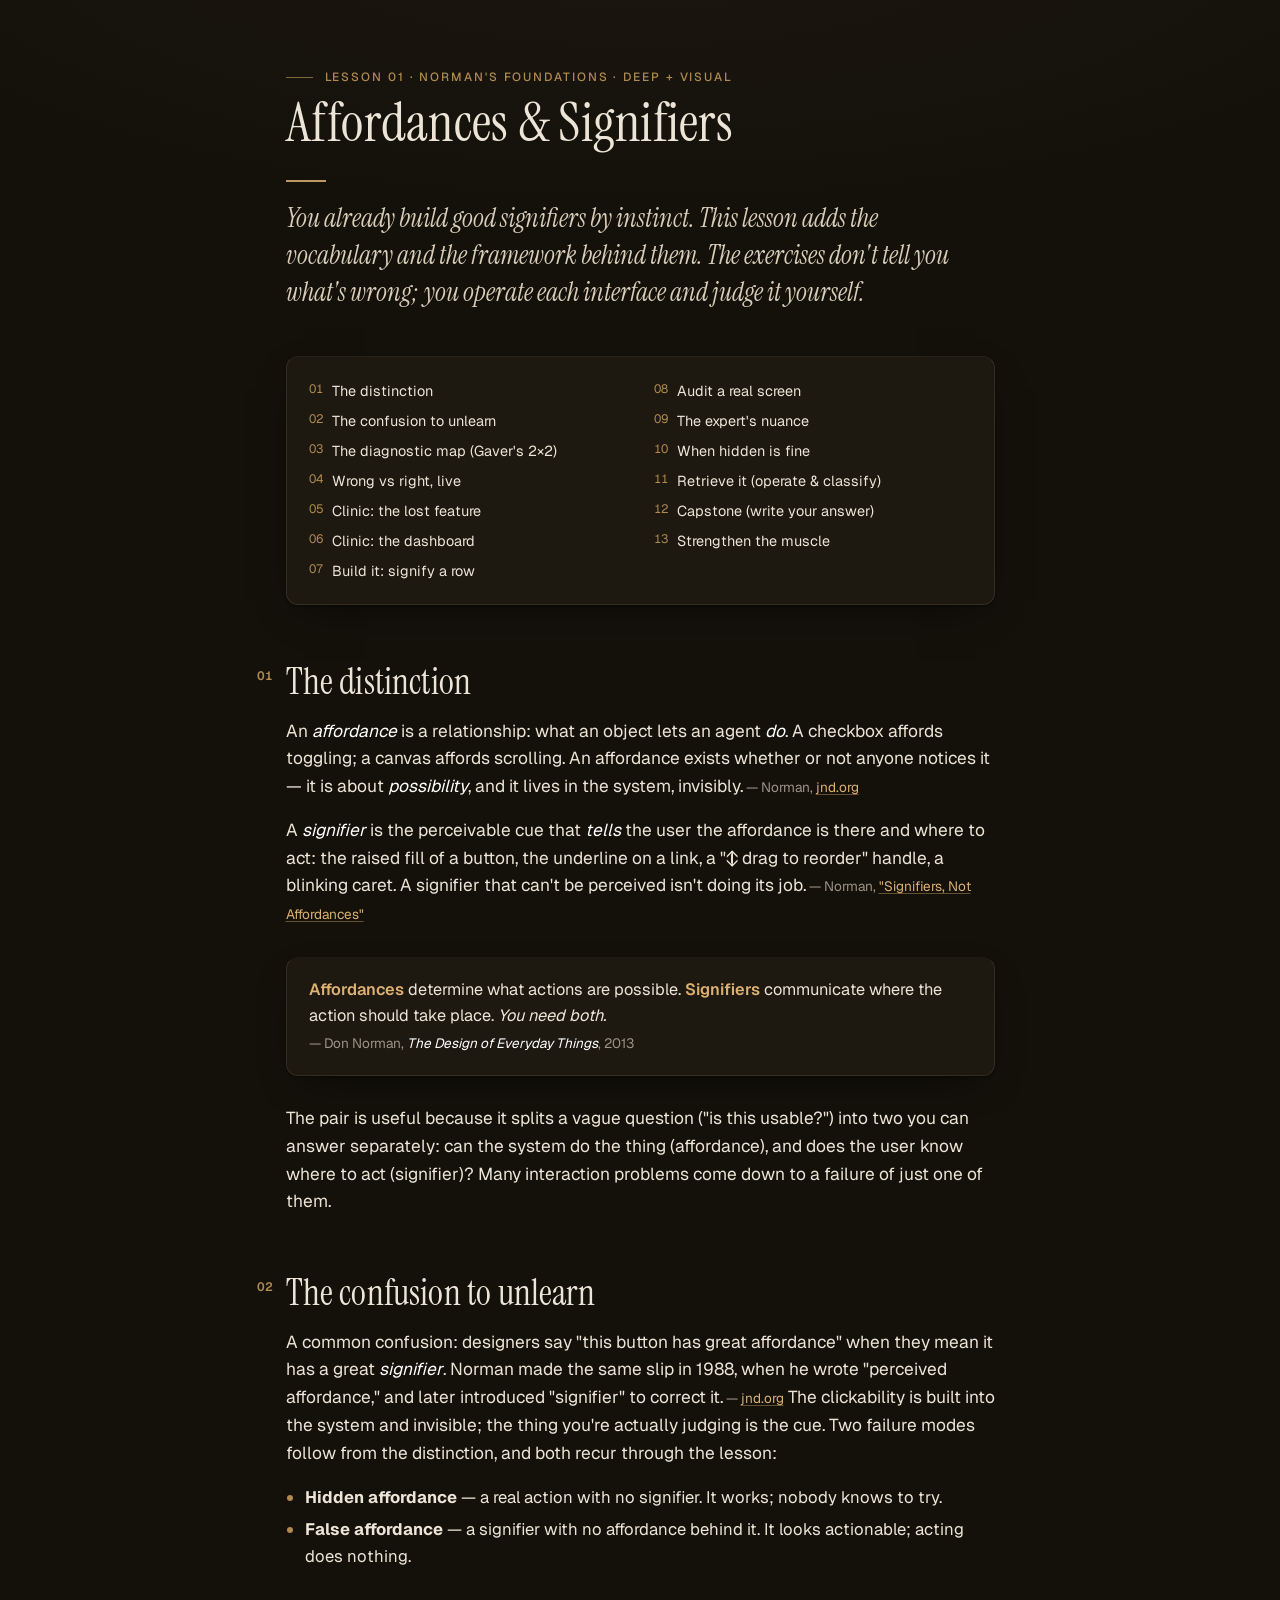
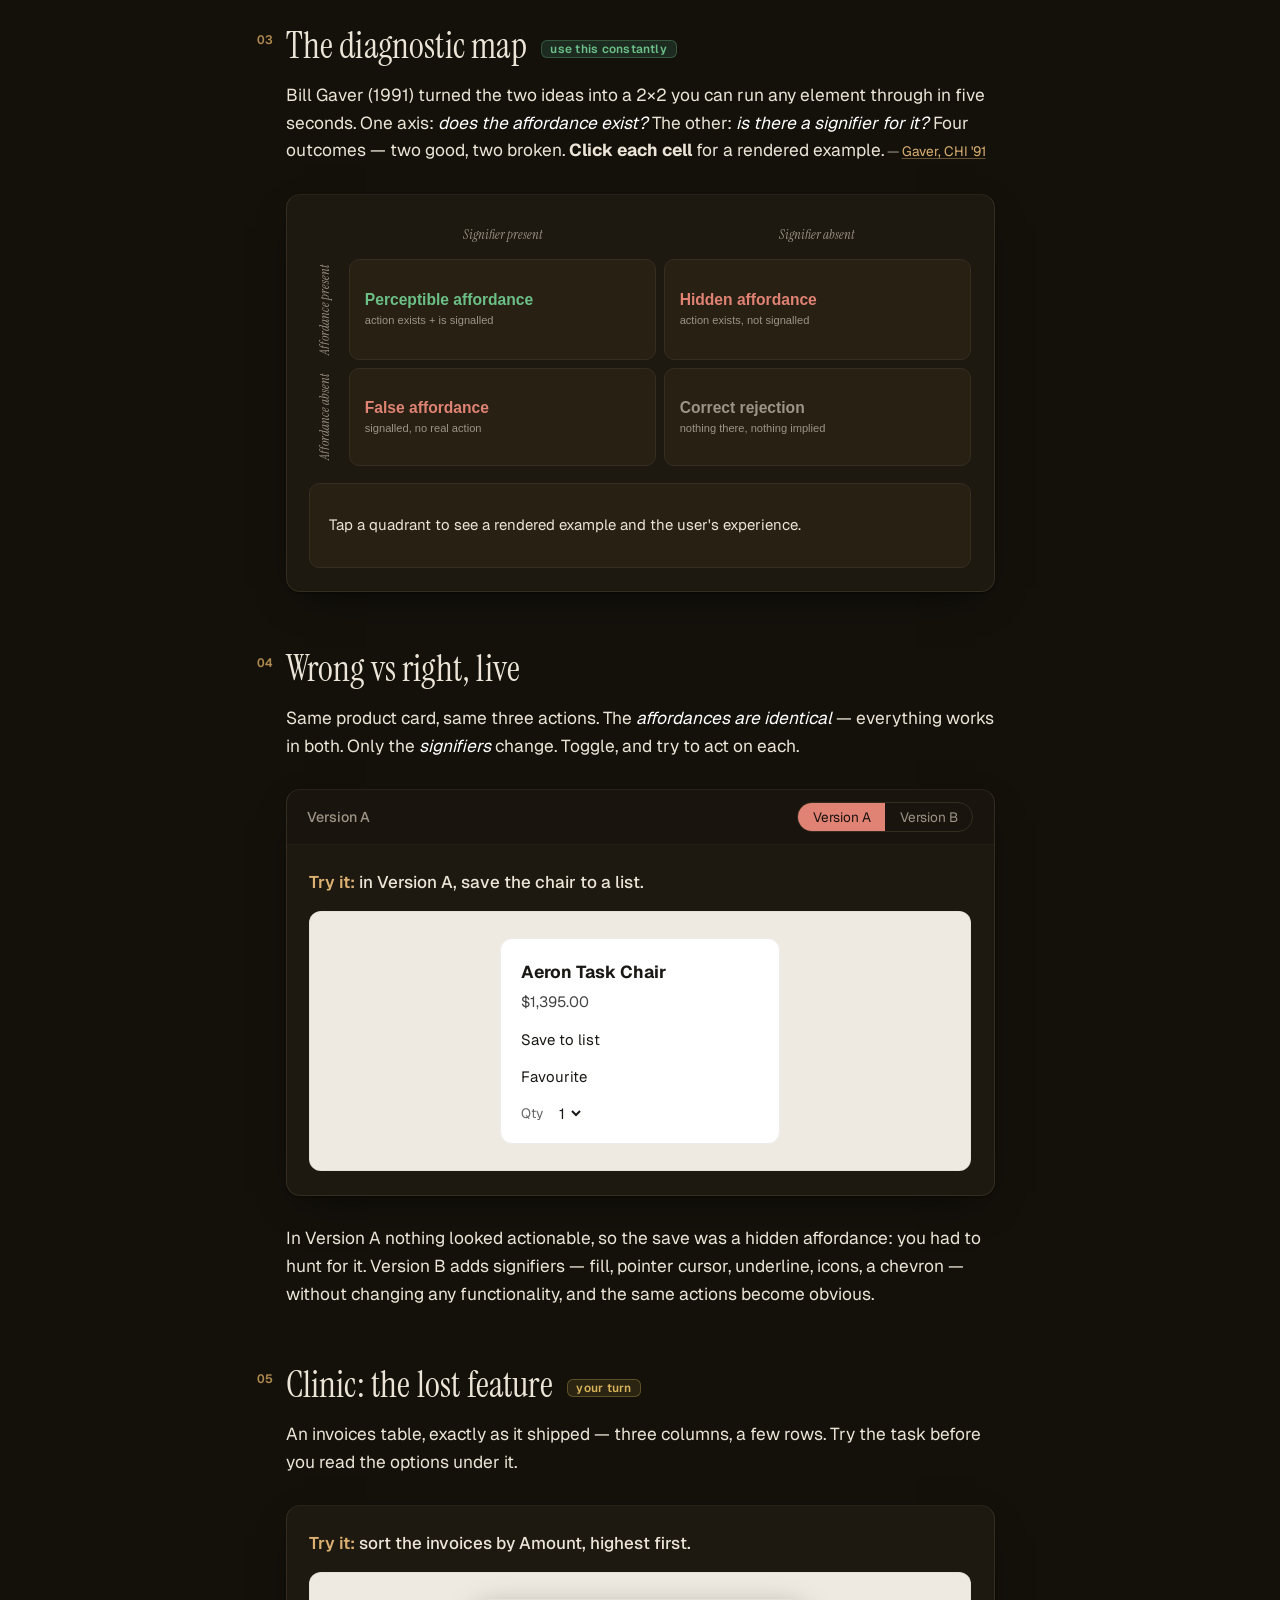
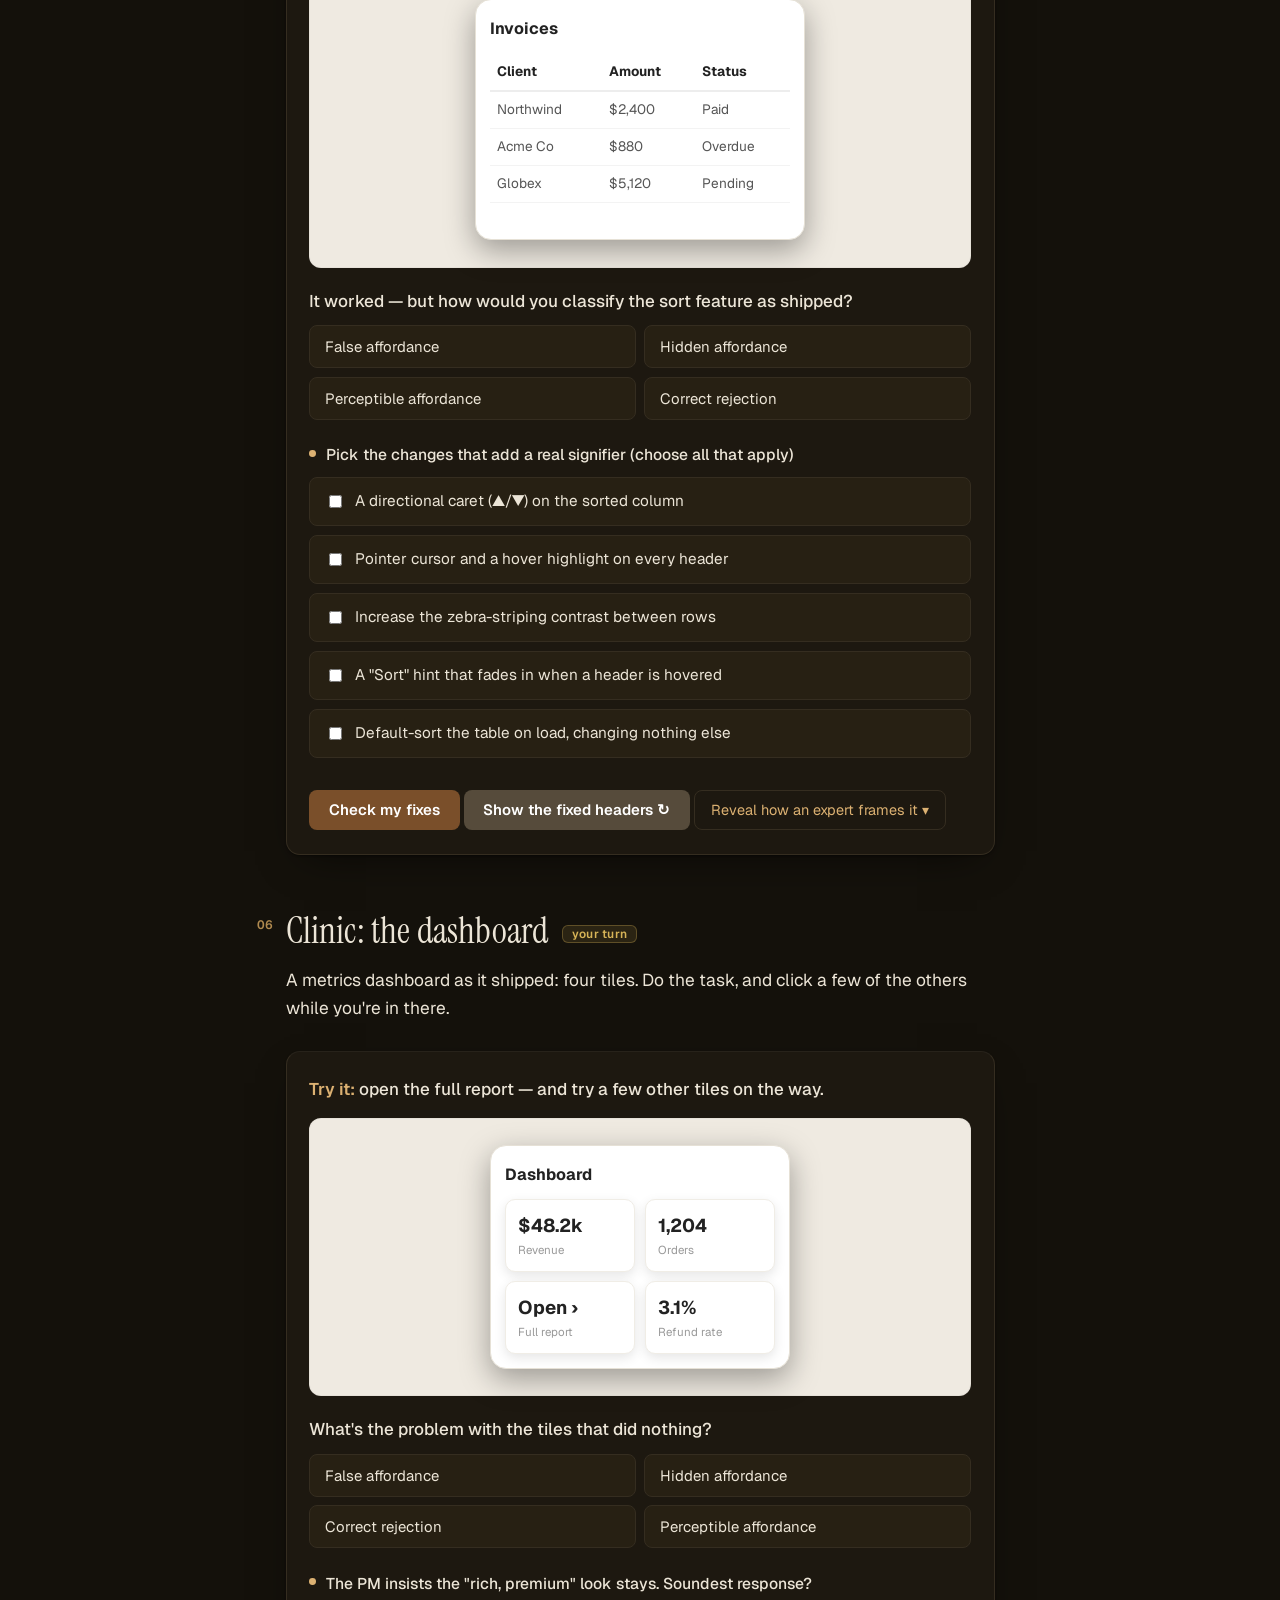
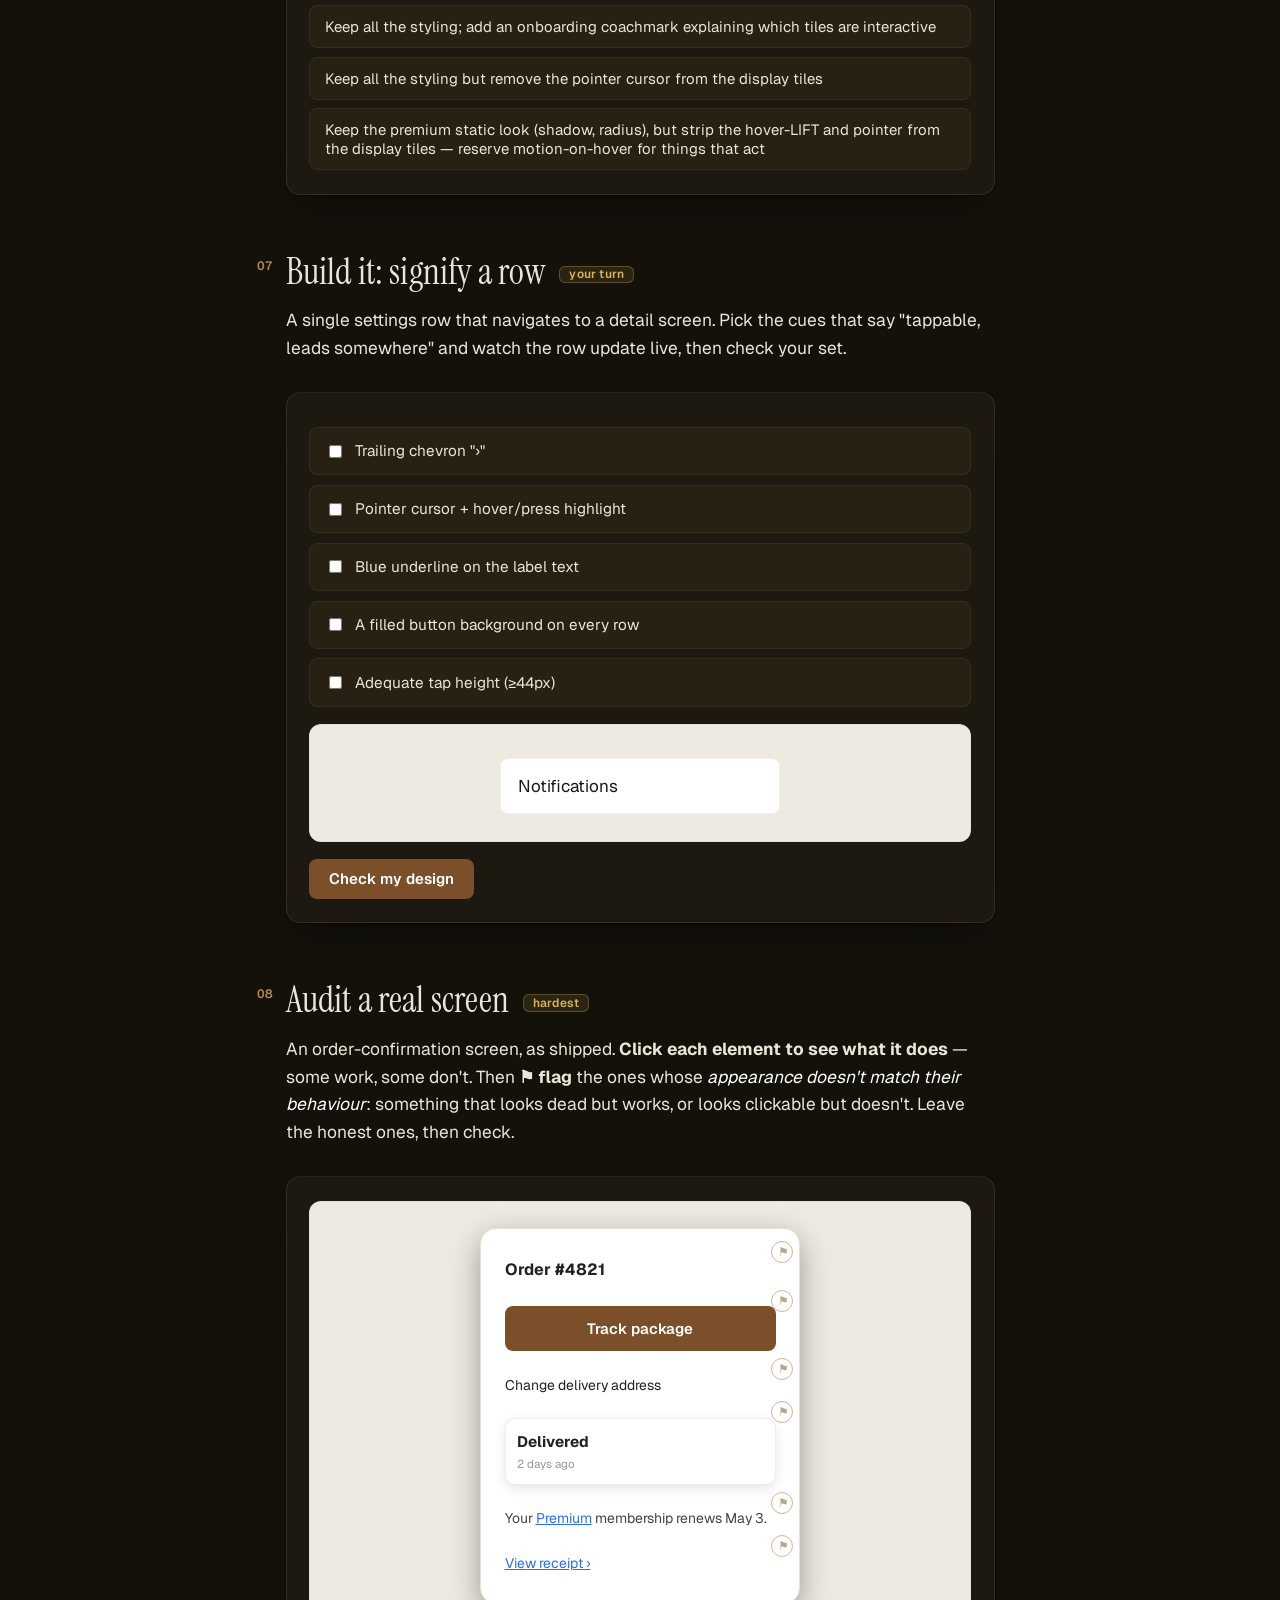
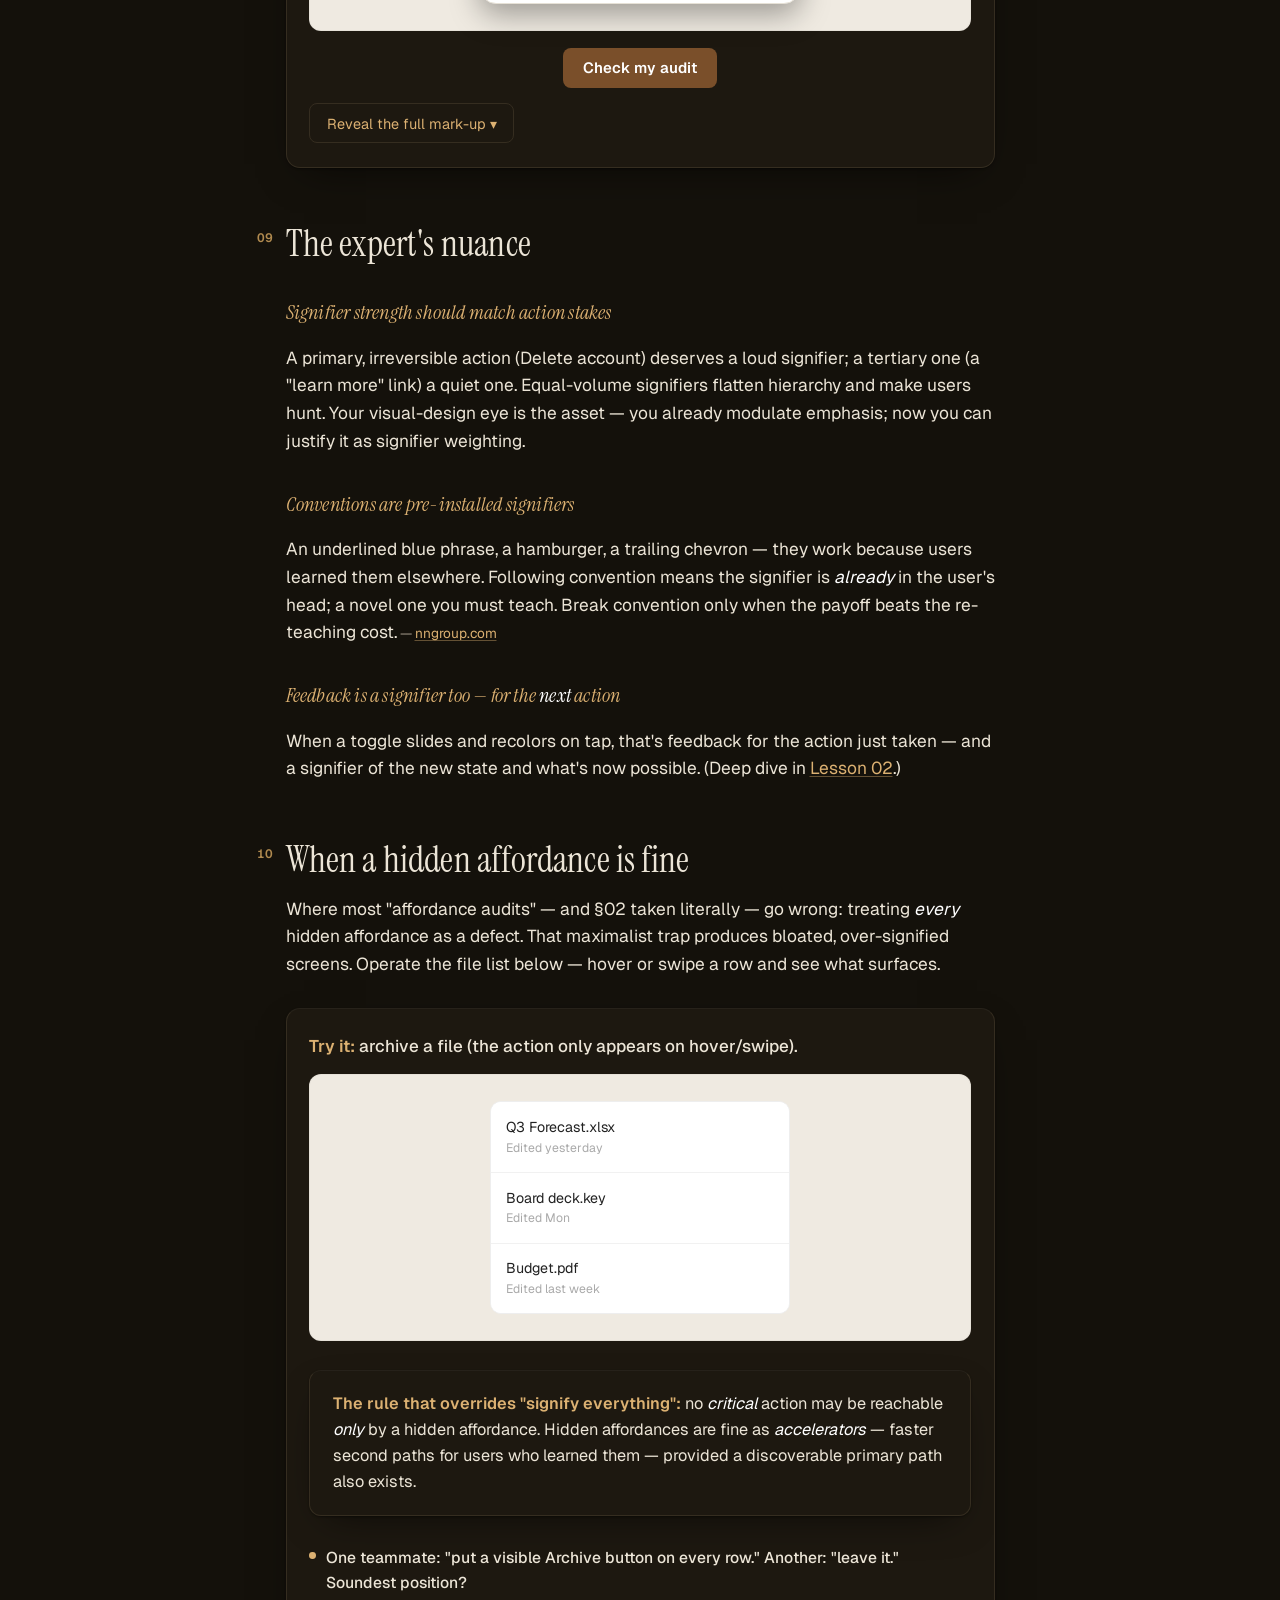
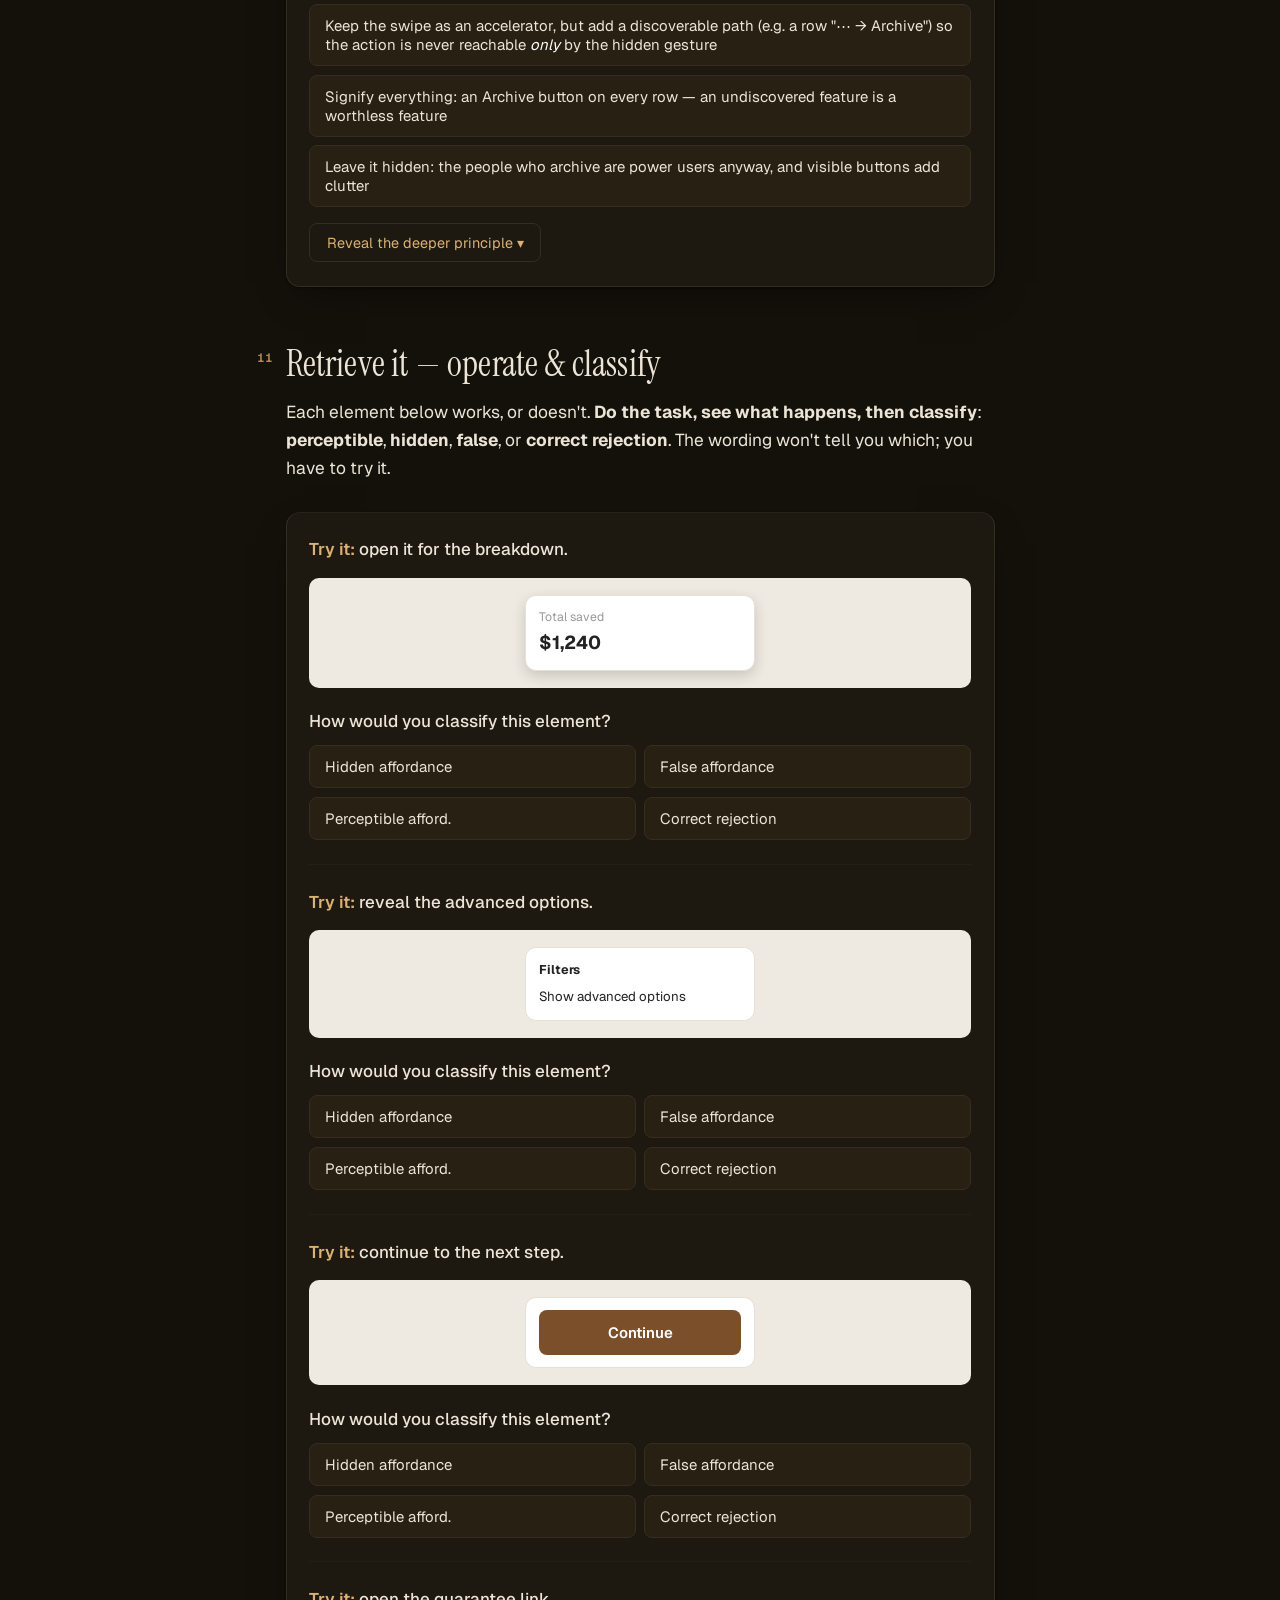
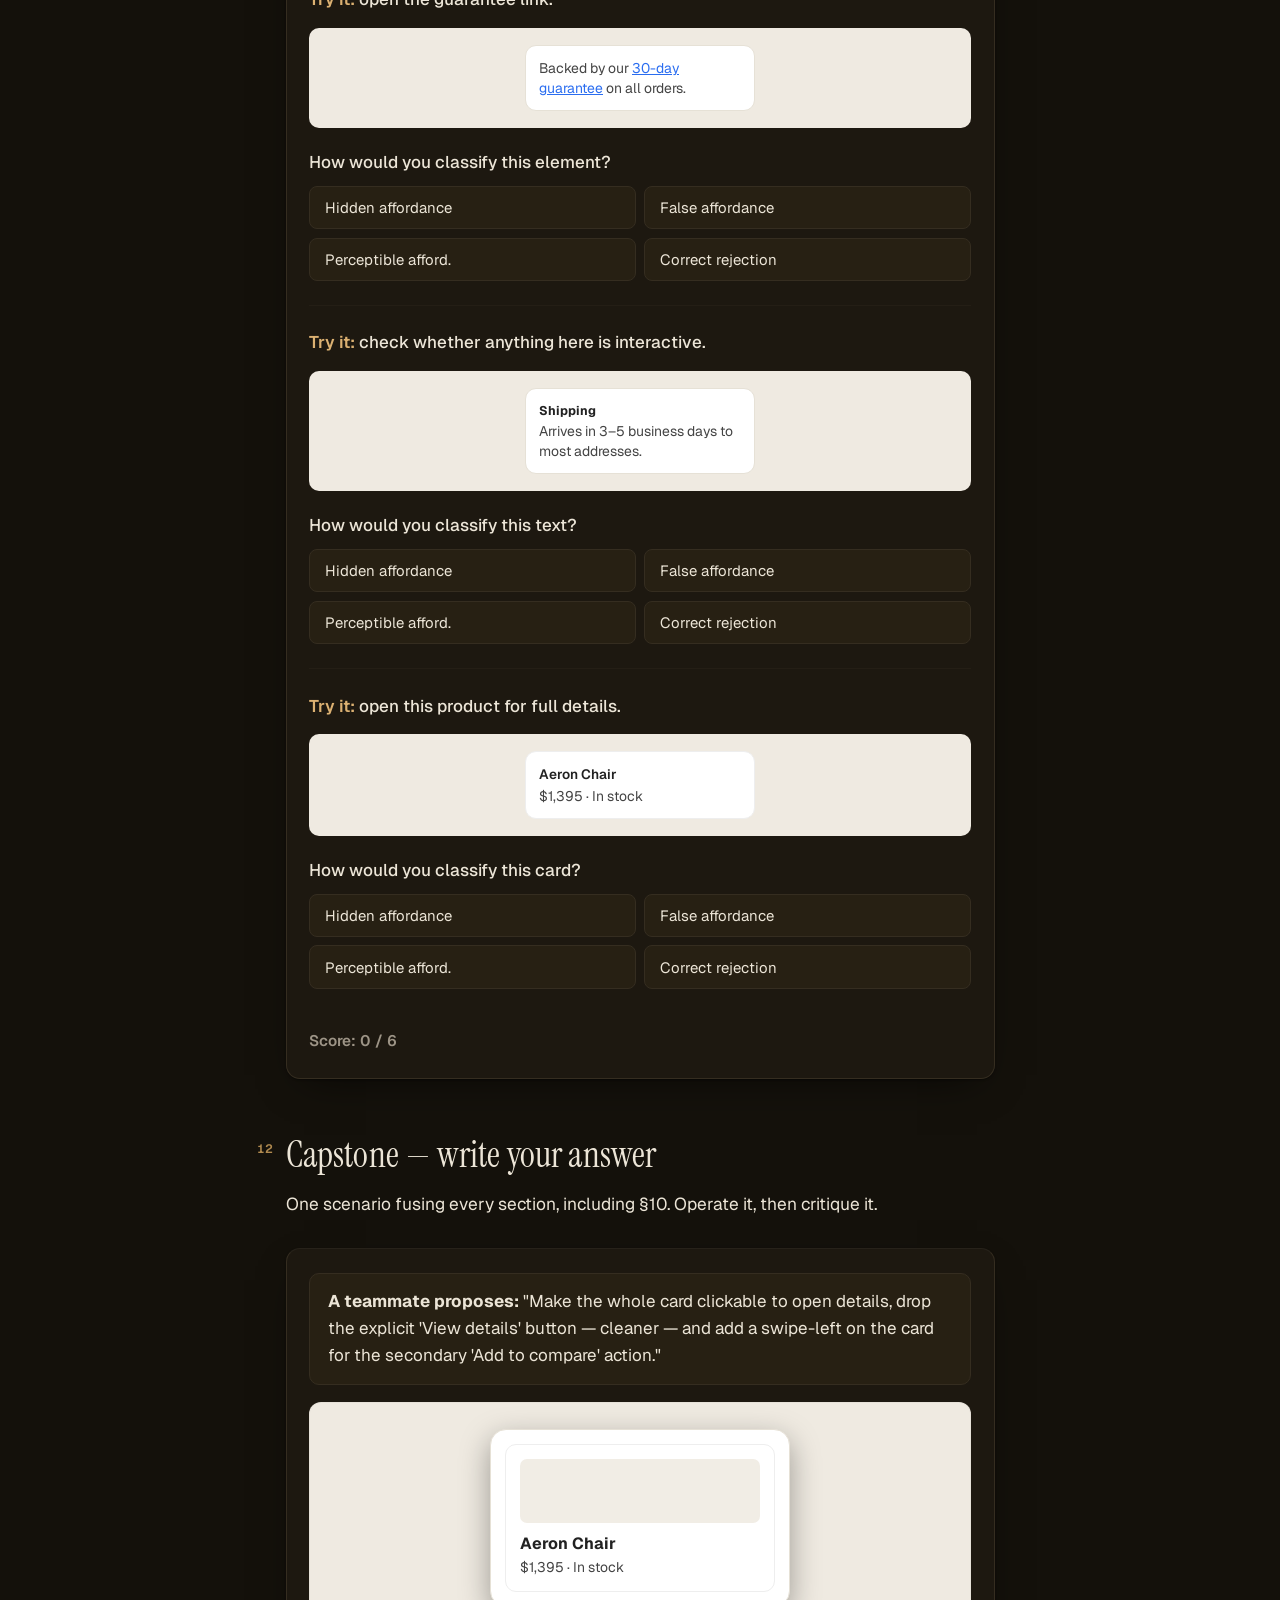
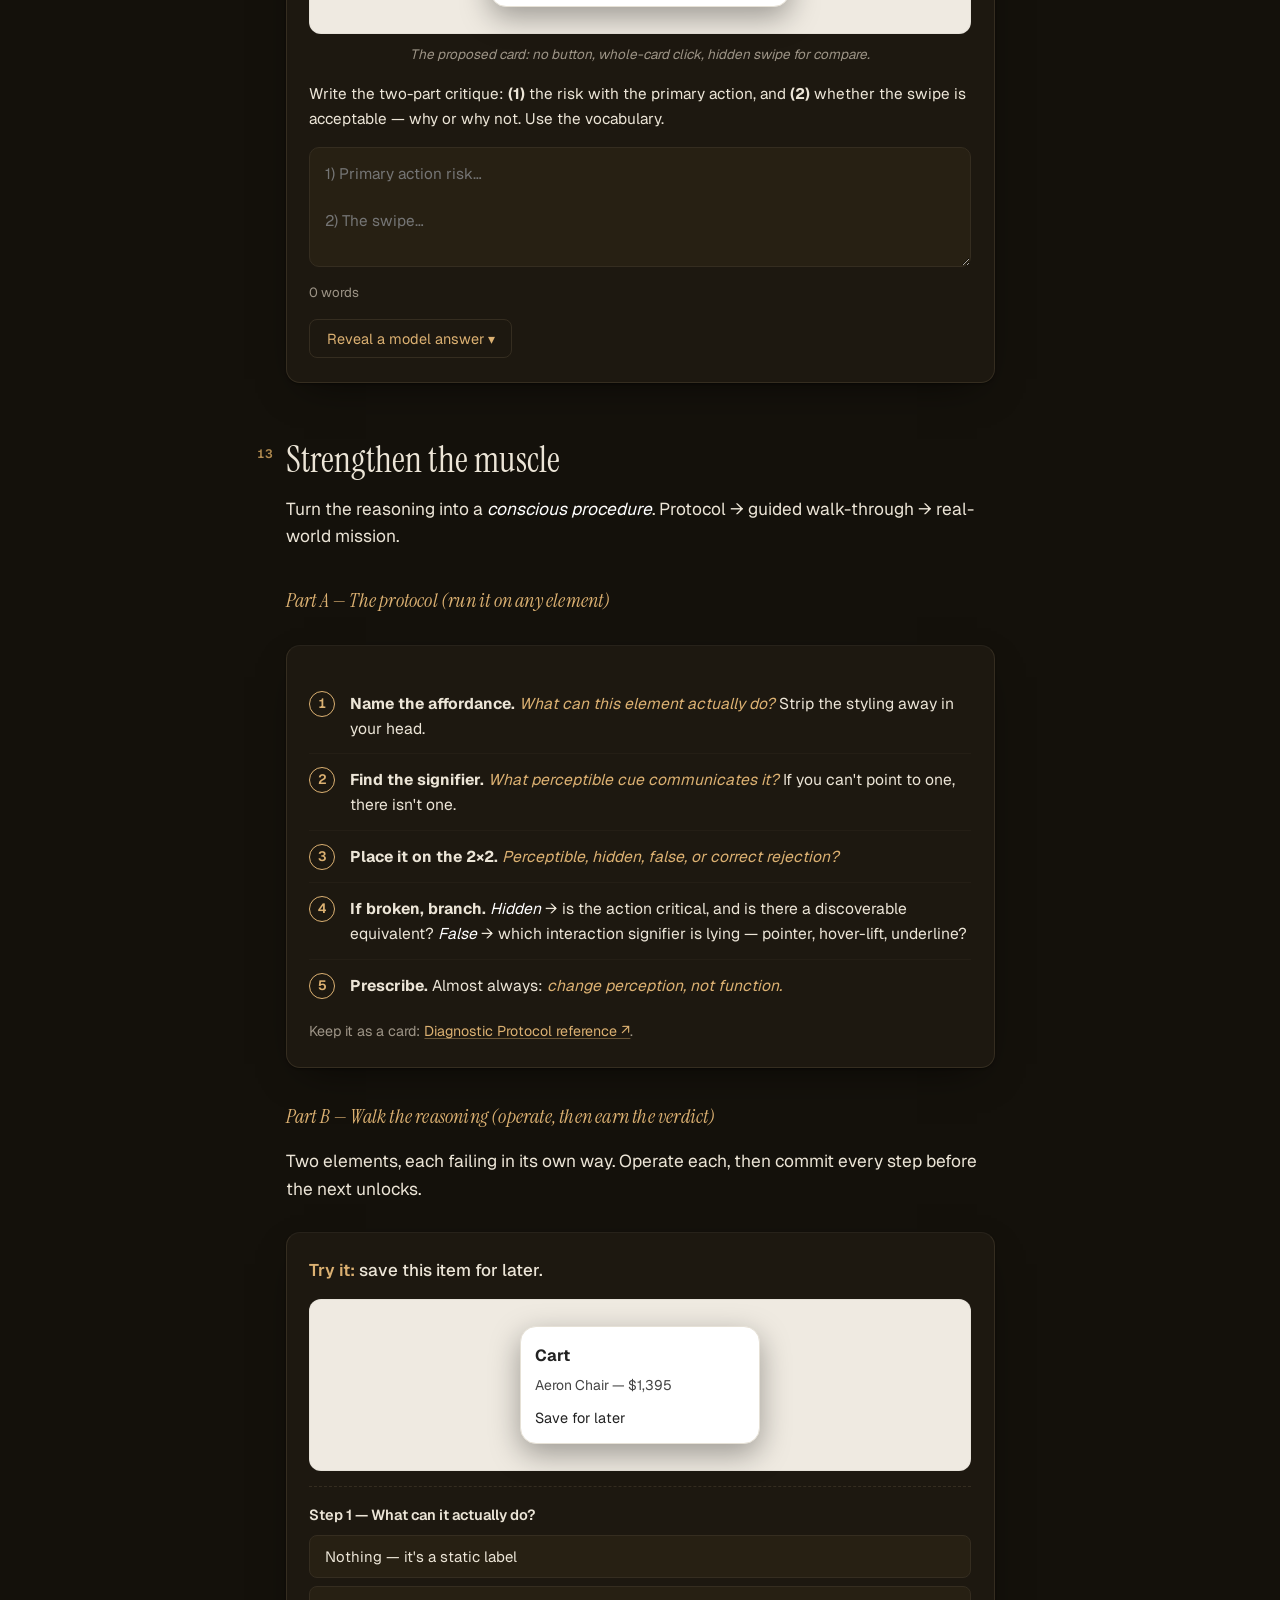
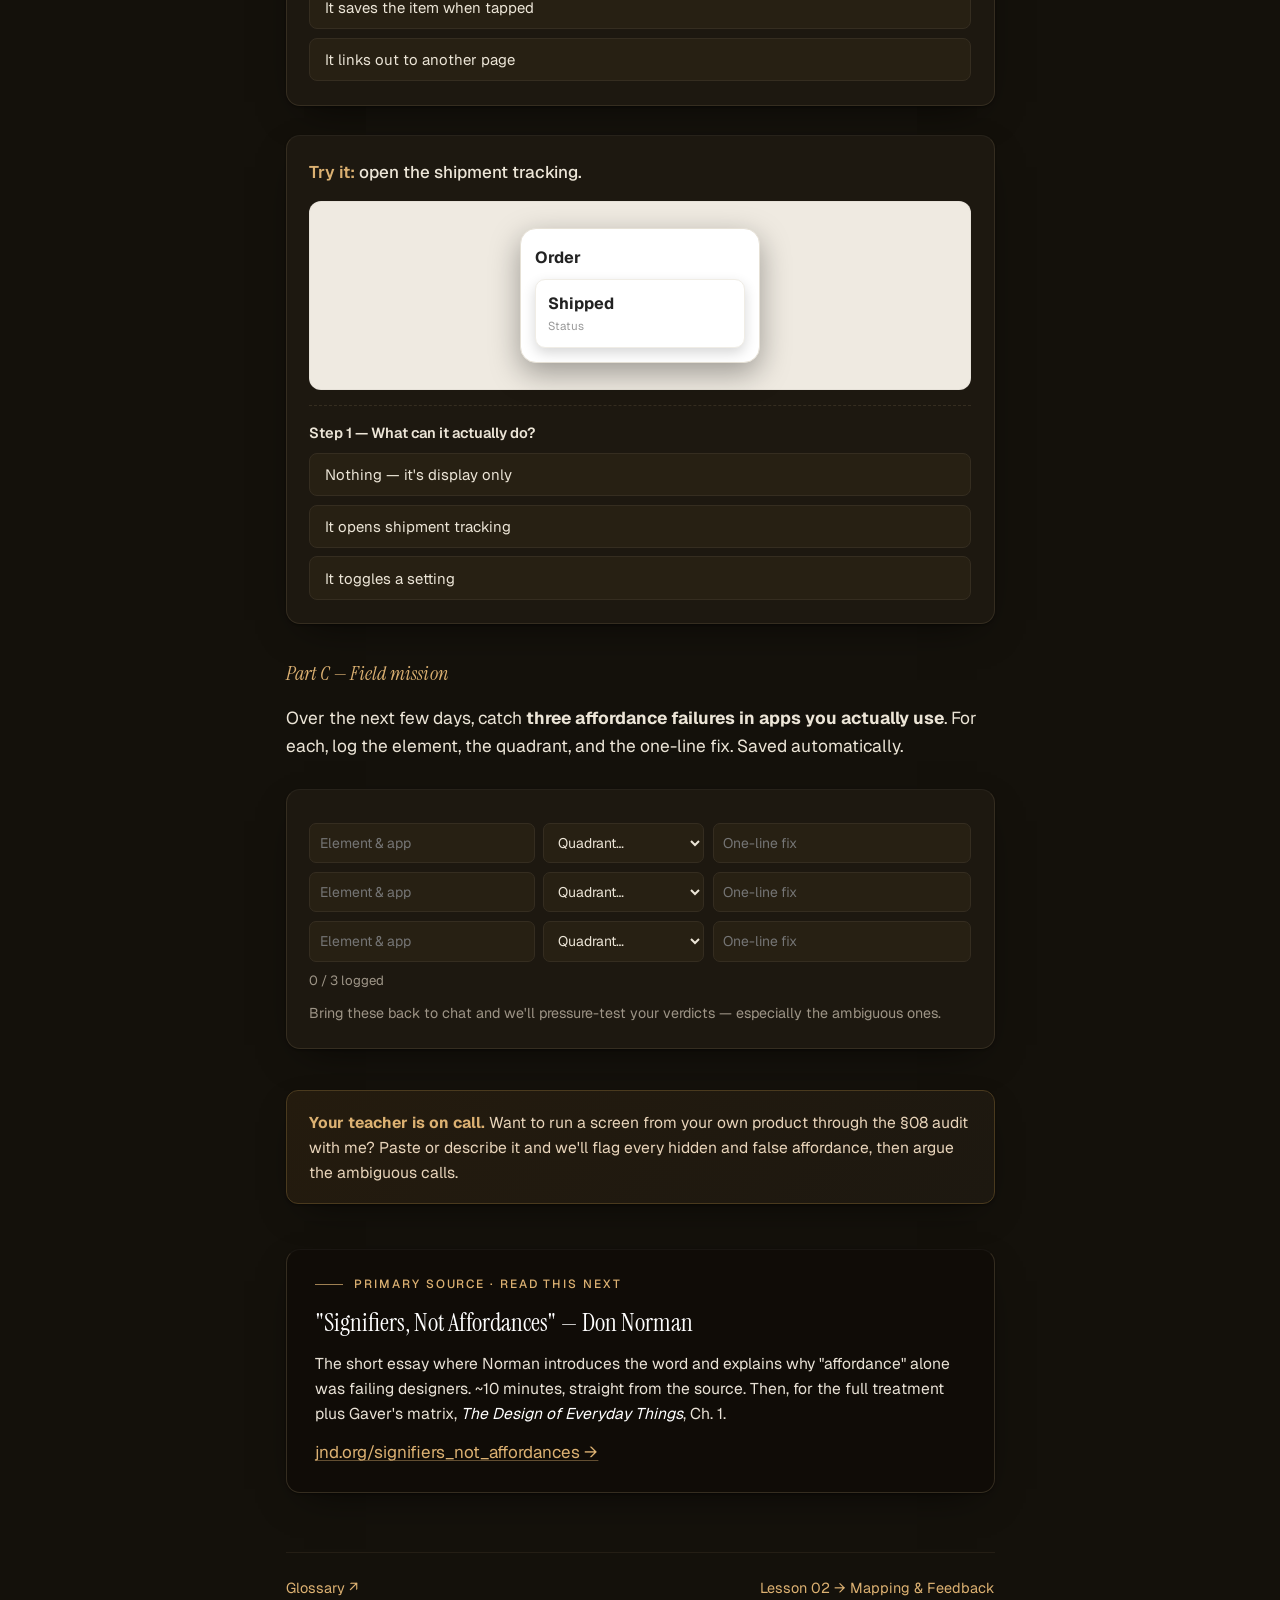
==== lessons/0001-affordances-and-signifiers.html @ dc09a029 "init" ====
<!DOCTYPE html>
<html lang="en">
<head>
<meta charset="utf-8">
<meta name="viewport" content="width=device-width, initial-scale=1">
<title>Lesson 01 — Affordances & Signifiers</title>
<link rel="stylesheet" href="lesson.css">
</head>
<body>
<div class="wrap">
  <div class="kicker">Lesson 01 · Norman's Foundations · Deep + visual</div>
  <h1>Affordances &amp; Signifiers</h1>
  <div class="lede">You already build good signifiers by instinct. This lesson adds the vocabulary and the framework behind them. The exercises don't tell you what's wrong; you operate each interface and judge it yourself.</div>

  <nav class="toc">
    <a href="#s1">The distinction</a>
    <a href="#s2">The confusion to unlearn</a>
    <a href="#s3">The diagnostic map (Gaver's 2×2)</a>
    <a href="#s4">Wrong vs right, live</a>
    <a href="#s5">Clinic: the lost feature</a>
    <a href="#s6">Clinic: the dashboard</a>
    <a href="#s7">Build it: signify a row</a>
    <a href="#s8">Audit a real screen</a>
    <a href="#s9">The expert's nuance</a>
    <a href="#s10">When hidden is fine</a>
    <a href="#s11">Retrieve it (operate &amp; classify)</a>
    <a href="#s12">Capstone (write your answer)</a>
    <a href="#s13">Strengthen the muscle</a>
  </nav>

  <h2 id="s1"><span class="n">01</span>The distinction</h2>
  <p>An <em>affordance</em> is a relationship: what an object lets an agent <em>do</em>. A checkbox affords toggling; a canvas affords scrolling. An affordance exists whether or not anyone notices it — it is about <em>possibility</em>, and it lives in the system, invisibly.<span class="cite"> — Norman, <a href="https://jnd.org/affordances_and_design/">jnd.org</a></span></p>
  <p>A <em>signifier</em> is the perceivable cue that <em>tells</em> the user the affordance is there and where to act: the raised fill of a button, the underline on a link, a "↕ drag to reorder" handle, a blinking caret. A signifier that can't be perceived isn't doing its job.<span class="cite"> — Norman, <a href="https://jnd.org/signifiers_not_affordances/">"Signifiers, Not Affordances"</a></span></p>
  <div class="pull"><b>Affordances</b> determine what actions are possible. <b>Signifiers</b> communicate where the action should take place. <i>You need both.</i><br><span class="cite">— Don Norman, <em>The Design of Everyday Things</em>, 2013</span></div>
  <p>The pair is useful because it splits a vague question ("is this usable?") into two you can answer separately: can the system do the thing (affordance), and does the user know where to act (signifier)? Many interaction problems come down to a failure of just one of them.</p>

  <h2 id="s2"><span class="n">02</span>The confusion to unlearn</h2>
  <p>A common confusion: designers say "this button has great affordance" when they mean it has a great <em>signifier</em>. Norman made the same slip in 1988, when he wrote "perceived affordance," and later introduced "signifier" to correct it.<span class="cite"> — <a href="https://jnd.org/signifiers_not_affordances/">jnd.org</a></span> The clickability is built into the system and invisible; the thing you're actually judging is the cue. Two failure modes follow from the distinction, and both recur through the lesson:</p>
  <ul>
    <li><b>Hidden affordance</b> — a real action with no signifier. It works; nobody knows to try.</li>
    <li><b>False affordance</b> — a signifier with no affordance behind it. It looks actionable; acting does nothing.</li>
  </ul>

  <h2 id="s3"><span class="n">03</span>The diagnostic map <span class="tag do">use this constantly</span></h2>
  <p>Bill Gaver (1991) turned the two ideas into a 2×2 you can run any element through in five seconds. One axis: <em>does the affordance exist?</em> The other: <em>is there a signifier for it?</em> Four outcomes — two good, two broken. <b>Click each cell</b> for a rendered example.<span class="cite"> — <a href="https://www.lri.fr/~mbl/Stanford/CS477/papers/Gaver-CHI1991.pdf">Gaver, CHI '91</a></span></p>
  <div class="ix">
    <div class="ix-body">
      <div class="matrix">
        <div></div>
        <div class="axis">Signifier present</div>
        <div class="axis">Signifier absent</div>
        <div class="axis" style="writing-mode:vertical-rl; transform:rotate(180deg);">Affordance present</div>
        <button class="cell good" onclick="msel(this,'perceptible')"><b>Perceptible affordance</b><small>action exists + is signalled</small></button>
        <button class="cell bad" onclick="msel(this,'hidden')"><b>Hidden affordance</b><small>action exists, not signalled</small></button>
        <div class="axis" style="writing-mode:vertical-rl; transform:rotate(180deg);">Affordance absent</div>
        <button class="cell bad" onclick="msel(this,'false')"><b>False affordance</b><small>signalled, no real action</small></button>
        <button class="cell neutral" onclick="msel(this,'reject')"><b>Correct rejection</b><small>nothing there, nothing implied</small></button>
      </div>
      <div class="mdetail" id="mdetail">Tap a quadrant to see a rendered example and the user's experience.</div>
    </div>
  </div>

  <h2 id="s4"><span class="n">04</span>Wrong vs right, live</h2>
  <p>Same product card, same three actions. The <em>affordances are identical</em> — everything works in both. Only the <em>signifiers</em> change. Toggle, and try to act on each.</p>
  <div class="ix">
    <div class="ix-head"><span id="demoLabel">Version A</span>
      <div class="toggle"><button data-v="wrong" class="on" onclick="setVer('wrong')">Version A</button><button data-v="right" onclick="setVer('right')">Version B</button></div>
    </div>
    <div class="ix-body">
      <div class="task">in Version A, save the chair to a list.</div>
      <div class="stage"><div>
      <div class="card" id="cardWrong">
        <h4>Aeron Task Chair</h4><div class="price">$1,395.00</div>
        <div class="crow"><span class="w-save" onclick="ping('Saved!')">Save to list</span></div>
        <div class="crow"><span class="w-fav" onclick="ping('Favourited!')">Favourite</span></div>
        <div class="crow"><span class="qlabel">Qty</span><select class="w-qty"><option>1</option><option>2</option><option>3</option></select></div>
      </div>
      <div class="card" id="cardRight" style="display:none">
        <h4>Aeron Task Chair</h4><div class="price">$1,395.00</div>
        <div class="crow"><button class="r-save" onclick="ping('Saved!')">＋ Save to list</button></div>
        <div class="crow"><button class="r-fav" onclick="ping('Favourited!')">♡ Favourite</button></div>
        <div class="crow"><span class="qlabel">Qty</span><select class="r-qty"><option>1</option><option>2</option><option>3</option></select></div>
      </div>
    </div></div>
    </div>
  </div>
  <p>In Version A nothing looked actionable, so the save was a hidden affordance: you had to hunt for it. Version B adds signifiers — fill, pointer cursor, underline, icons, a chevron — without changing any functionality, and the same actions become obvious.</p>

  <h2 id="s5"><span class="n">05</span>Clinic: the lost feature <span class="tag try">your turn</span></h2>
  <p>An invoices table, exactly as it shipped — three columns, a few rows. Try the task before you read the options under it.</p>
  <div class="ix">
    <div class="ix-body">
      <div class="task">sort the invoices by Amount, highest first.</div>
      <div class="stage"><div class="screen" style="width:330px">
        <div class="u-title">Invoices</div>
        <table class="mtable" id="invTable">
          <thead><tr><th onclick="sortInv(0)">Client</th><th onclick="sortInv(1)">Amount</th><th onclick="sortInv(2)">Status</th></tr></thead>
          <tbody id="invBody"></tbody>
        </table>
        <div id="invMsg" style="font-size:.7rem;color:#999;text-align:center;margin-top:.4rem;min-height:.9rem"></div>
      </div></div>

      <div class="neutralq">It worked — but how would you classify the sort feature as shipped?</div>
      <div class="opts grid2" data-a="b">
        <button onclick="clinic(this,'a','c1')">False affordance</button>
        <button onclick="clinic(this,'b','c1')">Hidden affordance</button>
        <button onclick="clinic(this,'c','c1')">Perceptible affordance</button>
        <button onclick="clinic(this,'d','c1')">Correct rejection</button>
      </div>
      <div class="fb" id="c1">Sorting works the whole time — but nothing signalled it, so you only found it because you were told to look. Action present, signifier absent: a <b>hidden affordance</b> (telemetry would show ~2% discovery). The fix is a signifier, not new behaviour.</div>

      <div class="step-label">Pick the changes that add a real signifier (choose all that apply)</div>
      <div class="pick" id="c1fix">
        <label><input type="checkbox" data-good="1"> A directional caret (▲/▼) on the sorted column</label>
        <label><input type="checkbox" data-good="1"> Pointer cursor and a hover highlight on every header</label>
        <label><input type="checkbox" data-good="0"> Increase the zebra-striping contrast between rows</label>
        <label><input type="checkbox" data-good="1"> A "Sort" hint that fades in when a header is hovered</label>
        <label><input type="checkbox" data-good="0"> Default-sort the table on load, changing nothing else</label>
      </div>
      <button class="btn" onclick="checkPick('c1fix','c1res')">Check my fixes</button>
      <button class="btn ghost" onclick="applyFix()">Show the fixed headers ↻</button>
      <div class="fb" id="c1res"></div>
      <button class="reveal" onclick="tog('c1exp')">Reveal how an expert frames it ▾</button>
      <div class="expert" id="c1exp"><b>Expert framing:</b> the action exists, so don't touch behaviour — add the cheapest perceptible signifiers (caret on the sorted column, pointer + hover). A faster default sort changes <em>function</em>, not <em>perception</em>; zebra contrast aids reading, not discovery. Neither signals sorting.</div>
    </div>
  </div>

  <h2 id="s6"><span class="n">06</span>Clinic: the dashboard <span class="tag try">your turn</span></h2>
  <p>A metrics dashboard as it shipped: four tiles. Do the task, and click a few of the others while you're in there.</p>
  <div class="ix">
    <div class="ix-body">
      <div class="task">open the full report — and try a few other tiles on the way.</div>
      <div class="stage"><div class="screen">
        <div class="u-title">Dashboard</div>
        <div class="dash">
          <div class="stat" onclick="probe(this,false)"><div class="v">$48.2k</div><div class="l">Revenue</div></div>
          <div class="stat" onclick="probe(this,false)"><div class="v">1,204</div><div class="l">Orders</div></div>
          <div class="stat" onclick="probe(this,true)"><div class="v">Open ›</div><div class="l">Full report</div></div>
          <div class="stat" onclick="probe(this,false)"><div class="v">3.1%</div><div class="l">Refund rate</div></div>
        </div>
      </div></div>

      <div class="neutralq">What's the problem with the tiles that did nothing?</div>
      <div class="opts grid2" data-a="a">
        <button onclick="clinic(this,'a','c2')">False affordance</button>
        <button onclick="clinic(this,'b','c2')">Hidden affordance</button>
        <button onclick="clinic(this,'c','c2')">Correct rejection</button>
        <button onclick="clinic(this,'d','c2')">Perceptible affordance</button>
      </div>
      <div class="fb" id="c2">Shadow + hover-lift are button-like signifiers, but three tiles do nothing — a <b>false affordance</b>. You clicked, got nothing, and started doubting the one tile that <em>does</em> work.</div>

      <div class="step-label">The PM insists the "rich, premium" look stays. Soundest response?</div>
      <div class="opts" data-a="c">
        <button onclick="clinic(this,'a','c2b')">Keep all the styling; add an onboarding coachmark explaining which tiles are interactive</button>
        <button onclick="clinic(this,'b','c2b')">Keep all the styling but remove the pointer cursor from the display tiles</button>
        <button onclick="clinic(this,'c','c2b')">Keep the premium static look (shadow, radius), but strip the hover-LIFT and pointer from the display tiles — reserve motion-on-hover for things that act</button>
      </div>
      <div class="fb" id="c2b">The shadow and radius aren't the problem; a static surface can look premium and still read as non-interactive. What misleads is the <em>interaction</em> cue: the hover-lift (motion reads as "I respond") and the pointer cursor. Option <b>(b)</b> fixes only half of that. Option <b>(a)</b> leaves the misleading cue in place and explains it away once.</div>
    </div>
  </div>

  <h2 id="s7"><span class="n">07</span>Build it: signify a row <span class="tag try">your turn</span></h2>
  <p>A single settings row that navigates to a detail screen. Pick the cues that say "tappable, leads somewhere" and watch the row update live, then check your set.</p>
  <div class="ix">
    <div class="ix-body">
      <div class="pick" id="b1">
        <label><input type="checkbox" data-good="1" onchange="prev()"> Trailing chevron "›"</label>
        <label><input type="checkbox" data-good="1" onchange="prev()"> Pointer cursor + hover/press highlight</label>
        <label><input type="checkbox" data-good="0" onchange="prev()"> Blue underline on the label text</label>
        <label><input type="checkbox" data-good="0" onchange="prev()"> A filled button background on every row</label>
        <label><input type="checkbox" data-good="1" onchange="prev()"> Adequate tap height (≥44px)</label>
      </div>
      <div class="stage"><div class="preview-row" id="prevRow"><span id="prevLabel">Notifications</span><span id="prevChev" style="display:none;color:#bbb">›</span></div></div>
      <button class="btn" style="margin-top:1rem" onclick="checkPick('b1','b1res')">Check my design</button>
      <div class="fb" id="b1res"></div>
    </div>
  </div>

  <h2 id="s8"><span class="n">08</span>Audit a real screen <span class="tag try">hardest</span></h2>
  <p>An order-confirmation screen, as shipped. <b>Click each element to see what it does</b> — some work, some don't. Then <b>⚑ flag</b> the ones whose <em>appearance doesn't match their behaviour</em>: something that looks dead but works, or looks clickable but doesn't. Leave the honest ones, then check.</p>
  <div class="ix">
    <div class="ix-body">
      <div class="stage"><div class="screen" style="width:320px">
        <div class="audwrap" data-v="ok" data-k="A heading — inert, and nothing implies otherwise. Correct rejection." onclick="probeAud(this,null)"><button class="flagbtn" onclick="flagTog(this,event)">⚑</button>
          <div class="u-title" style="margin:0">Order #4821</div><span class="vbadge"></span></div>

        <div class="audwrap" data-v="ok" data-k="Filled, labelled button. Looks clickable, is clickable. Perceptible affordance — honest." onclick="probeAud(this,true)"><button class="flagbtn" onclick="flagTog(this,event)">⚑</button>
          <div class="btn" style="width:100%;text-align:center;pointer-events:none">Track package</div><span class="vbadge"></span></div>

        <div class="audwrap" data-v="bad" data-k="Looks like plain dark body text — but it IS tappable and opens an address editor. Hidden affordance." onclick="probeAud(this,true)"><button class="flagbtn" onclick="flagTog(this,event)">⚑</button>
          <div class="u-text" style="color:#222">Change delivery address</div><span class="vbadge"></span></div>

        <div class="audwrap" data-v="bad" data-k="Card shadow + hover-lift like a button, but it does nothing — pure status. False affordance." onclick="probeAud(this,false)"><button class="flagbtn" onclick="flagTog(this,event)">⚑</button>
          <div class="stat" style="pointer-events:none"><div class="v" style="font-size:.9rem">Delivered</div><div class="l">2 days ago</div></div><span class="vbadge"></span></div>

        <div class="audwrap" data-v="bad" data-k="Blue + underlined = the link signifier, but it's just emphasis — no link behind it. False affordance." onclick="probeAud(this,false)"><button class="flagbtn" onclick="flagTog(this,event)">⚑</button>
          <div class="u-text">Your <span style="color:var(--link);text-decoration:underline">Premium</span> membership renews May 3.</div><span class="vbadge"></span></div>

        <div class="audwrap" data-v="ok" data-k="A genuine link, styled as one. Perceptible affordance — honest." onclick="probeAud(this,true)"><button class="flagbtn" onclick="flagTog(this,event)">⚑</button>
          <div style="color:var(--link);text-decoration:underline;font-size:.82rem">View receipt ›</div><span class="vbadge"></span></div>
      </div></div>
      <div style="text-align:center;margin-top:1rem"><button class="btn" onclick="audCheck()">Check my audit</button></div>
      <div class="fb" id="audRes"></div>
      <button class="reveal" onclick="tog('audExp')">Reveal the full mark-up ▾</button>
      <div class="expert" id="audExp"><b>The three broken:</b> "Change delivery address" (hidden — looked like text, but it worked), the "Delivered" tile (false — button styling, did nothing), the underlined "Premium" (false — link signifier, no link). <b>The honest three:</b> the heading (correct rejection), "Track package" (perceptible), "View receipt ›" (perceptible). The job each time is to separate <em>what acts</em> from <em>what only looks like it acts</em>.</div>
    </div>
  </div>

  <h2 id="s9"><span class="n">09</span>The expert's nuance</h2>
  <h3 class="sub">Signifier strength should match action stakes</h3>
  <p>A primary, irreversible action (Delete account) deserves a loud signifier; a tertiary one (a "learn more" link) a quiet one. Equal-volume signifiers flatten hierarchy and make users hunt. Your visual-design eye is the asset — you already modulate emphasis; now you can justify it as signifier weighting.</p>
  <h3 class="sub">Conventions are pre-installed signifiers</h3>
  <p>An underlined blue phrase, a hamburger, a trailing chevron — they work because users learned them elsewhere. Following convention means the signifier is <em>already</em> in the user's head; a novel one you must teach. Break convention only when the payoff beats the re-teaching cost.<span class="cite"> — <a href="https://www.nngroup.com/articles/">nngroup.com</a></span></p>
  <h3 class="sub">Feedback is a signifier too — for the <em>next</em> action</h3>
  <p>When a toggle slides and recolors on tap, that's feedback for the action just taken — and a signifier of the new state and what's now possible. (Deep dive in <a href="0002-mapping-and-feedback.html">Lesson 02</a>.)</p>

  <h2 id="s10"><span class="n">10</span>When a hidden affordance is fine</h2>
  <p>Where most "affordance audits" — and §02 taken literally — go wrong: treating <em>every</em> hidden affordance as a defect. That maximalist trap produces bloated, over-signified screens. Operate the file list below — hover or swipe a row and see what surfaces.</p>
  <div class="ix">
    <div class="ix-body">
      <div class="task">archive a file (the action only appears on hover/swipe).</div>
      <div class="stage"><div class="lwrap">
        <div class="lrow"><span class="lbl">Q3 Forecast.xlsx<span class="sub" style="display:block">Edited yesterday</span></span><span class="arch">Archive</span></div>
        <div class="lrow"><span class="lbl">Board deck.key<span class="sub" style="display:block">Edited Mon</span></span><span class="arch">Archive</span></div>
        <div class="lrow"><span class="lbl">Budget.pdf<span class="sub" style="display:block">Edited last week</span></span><span class="arch">Archive</span></div>
      </div></div>
      <div class="pull"><b>The rule that overrides "signify everything":</b> no <em>critical</em> action may be reachable <em>only</em> by a hidden affordance. Hidden affordances are fine as <em>accelerators</em> — faster second paths for users who learned them — provided a discoverable primary path also exists.</div>
      <div class="step-label">One teammate: "put a visible Archive button on every row." Another: "leave it." Soundest position?</div>
      <div class="opts" data-a="a">
        <button onclick="clinic(this,'a','jc')">Keep the swipe as an accelerator, but add a discoverable path (e.g. a row "⋯ → Archive") so the action is never reachable <em>only</em> by the hidden gesture</button>
        <button onclick="clinic(this,'b','jc')">Signify everything: an Archive button on every row — an undiscovered feature is a worthless feature</button>
        <button onclick="clinic(this,'c','jc')">Leave it hidden: the people who archive are power users anyway, and visible buttons add clutter</button>
      </div>
      <div class="fb" id="jc">Archiving is <em>common and important</em>, so it can't live <em>only</em> behind a hidden gesture (rules out C). But a full button on every row destroys scannability (rules out B). The move: a discoverable primary path <em>plus</em> the swipe as a fast accelerator.</div>
      <button class="reveal" onclick="tog('jcExp')">Reveal the deeper principle ▾</button>
      <div class="expert" id="jcExp"><b>The principle that overrides the naïve one:</b> the goal was never "signify every affordance." It's "guarantee a discoverable path to every action whose importance demands it, then let hidden affordances exist freely as accelerators." Two questions: <em>(1) how critical is the action?</em> and <em>(2) is there a discoverable equivalent?</em> Only "critical + no equivalent" is a true defect. The target word is <b>discoverability</b>, not total exposure.</div>
    </div>
  </div>

  <h2 id="s11"><span class="n">11</span>Retrieve it — operate &amp; classify</h2>
  <p>Each element below works, or doesn't. <b>Do the task, see what happens, then classify</b>: <b>perceptible</b>, <b>hidden</b>, <b>false</b>, or <b>correct rejection</b>. The wording won't tell you which; you have to try it.</p>
  <div class="ix"><div class="ix-body" id="quiz">

    <div class="q" data-a="false">
      <div class="task">open it for the breakdown.</div>
      <div class="qwidget"><div class="qcard" style="box-shadow:0 5px 14px rgba(0,0,0,.16);cursor:pointer" onclick="probe(this,false)"><div style="font-size:.72rem;color:#999">Total saved</div><div style="font-size:1.1rem;font-weight:700">$1,240</div></div></div>
      <div class="neutralq">How would you classify this element?</div>
      <div class="opts grid2"><button onclick="ans(this,'hidden')">Hidden affordance</button><button onclick="ans(this,'false')">False affordance</button><button onclick="ans(this,'perceptible')">Perceptible afford.</button><button onclick="ans(this,'reject')">Correct rejection</button></div>
      <div class="fb">It wears the "clickable card" signifier (shadow, hover) but nothing happens — a false affordance, and it erodes trust in cards that <em>are</em> real.</div>
    </div>

    <div class="q" data-a="hidden">
      <div class="task">reveal the advanced options.</div>
      <div class="qwidget"><div class="qcard"><div style="font-size:.74rem;font-weight:700;margin-bottom:6px">Filters</div><div id="qh1" style="font-size:.78rem;color:#222;cursor:pointer" onclick="expand(this)">Show advanced options</div></div></div>
      <div class="neutralq">How would you classify this element?</div>
      <div class="opts grid2"><button onclick="ans(this,'hidden')">Hidden affordance</button><button onclick="ans(this,'false')">False affordance</button><button onclick="ans(this,'perceptible')">Perceptible afford.</button><button onclick="ans(this,'reject')">Correct rejection</button></div>
      <div class="fb">It reads as a plain label, yet it expands — it works, but nothing signalled it. A hidden affordance (a chevron or link styling would fix it).</div>
    </div>

    <div class="q" data-a="perceptible">
      <div class="task">continue to the next step.</div>
      <div class="qwidget"><div class="qcard" style="text-align:center"><div class="btn" style="width:100%" onclick="probe(this,true)">Continue</div></div></div>
      <div class="neutralq">How would you classify this element?</div>
      <div class="opts grid2"><button onclick="ans(this,'hidden')">Hidden affordance</button><button onclick="ans(this,'false')">False affordance</button><button onclick="ans(this,'perceptible')">Perceptible afford.</button><button onclick="ans(this,'reject')">Correct rejection</button></div>
      <div class="fb">Looks clickable, is clickable, does what it says — a perceptible affordance. The goal state; don't "fix" it.</div>
    </div>

    <div class="q" data-a="false">
      <div class="task">open the guarantee link.</div>
      <div class="qwidget"><div class="qcard"><div class="u-text">Backed by our <span style="color:var(--link);text-decoration:underline;cursor:pointer" onclick="probe(this,false)">30-day guarantee</span> on all orders.</div></div></div>
      <div class="neutralq">How would you classify this element?</div>
      <div class="opts grid2"><button onclick="ans(this,'hidden')">Hidden affordance</button><button onclick="ans(this,'false')">False affordance</button><button onclick="ans(this,'perceptible')">Perceptible afford.</button><button onclick="ans(this,'reject')">Correct rejection</button></div>
      <div class="fb">Blue + underline is the link signifier, but there's no link behind it — a false affordance. (Either link it, or stop styling it like one.)</div>
    </div>

    <div class="q" data-a="reject">
      <div class="task">check whether anything here is interactive.</div>
      <div class="qwidget"><div class="qcard"><div style="font-size:.74rem;font-weight:700">Shipping</div><div class="u-text" onclick="probe(this,false)">Arrives in 3–5 business days to most addresses.</div></div></div>
      <div class="neutralq">How would you classify this text?</div>
      <div class="opts grid2"><button onclick="ans(this,'hidden')">Hidden affordance</button><button onclick="ans(this,'false')">False affordance</button><button onclick="ans(this,'perceptible')">Perceptible afford.</button><button onclick="ans(this,'reject')">Correct rejection</button></div>
      <div class="fb">Plain body text: nothing happens, and nothing implied it would. Correct rejection — exactly right. Most of a screen should live here.</div>
    </div>

    <div class="q" data-a="hidden">
      <div class="task">open this product for full details.</div>
      <div class="qwidget"><div class="qcard" style="border:1px solid #eee;cursor:pointer" onclick="probe(this,true)"><div style="font-size:.8rem;font-weight:600">Aeron Chair</div><div class="u-text">$1,395 · In stock</div></div></div>
      <div class="neutralq">How would you classify this card?</div>
      <div class="opts grid2"><button onclick="ans(this,'hidden')">Hidden affordance</button><button onclick="ans(this,'false')">False affordance</button><button onclick="ans(this,'perceptible')">Perceptible afford.</button><button onclick="ans(this,'reject')">Correct rejection</button></div>
      <div class="fb">The whole card opens details — but it looks like static content (no chevron, no hover cue). It works, unsignalled: a hidden affordance.</div>
    </div>

    <div class="score" id="score">Score: 0 / 6</div>
  </div></div>

  <h2 id="s12"><span class="n">12</span>Capstone — write your answer</h2>
  <p>One scenario fusing every section, including §10. Operate it, then critique it.</p>
  <div class="ix"><div class="ix-body">
    <div class="scenario" style="font-size:1rem;margin:0 0 1rem;padding:.85rem 1.05rem;background:var(--surface-2);border:1px solid var(--rule);border-radius:10px"><b>A teammate proposes:</b> "Make the whole card clickable to open details, drop the explicit 'View details' button — cleaner — and add a swipe-left on the card for the secondary 'Add to compare' action."</div>
    <div class="stage"><div class="screen" style="width:300px">
      <div style="border:1px solid #eee;border-radius:11px;padding:.8rem">
        <div style="height:64px;background:#f1ede5;border-radius:7px;margin-bottom:.5rem"></div>
        <div class="u-title" style="margin:0">Aeron Chair</div>
        <div class="u-text">$1,395 · In stock</div>
      </div>
    </div></div>
    <div class="caption" style="font-family:var(--ui);font-size:.8rem;color:var(--muted);text-align:center;margin-top:.6rem">The proposed card: no button, whole-card click, hidden swipe for compare.</div>
    <p style="font-family:var(--ui);font-size:.9rem">Write the two-part critique: <b>(1)</b> the risk with the primary action, and <b>(2)</b> whether the swipe is acceptable — why or why not. Use the vocabulary.</p>
    <textarea class="answer" id="capAns" placeholder="1) Primary action risk…&#10;&#10;2) The swipe…"></textarea>
    <div class="countline"><span id="capCount">0 words</span><span id="capSaved"></span></div>
    <button class="reveal" onclick="revealCap()">Reveal a model answer ▾</button>
    <div class="expert" id="capExp"><b>Model answer:</b> "<u>Primary:</u> dropping the button turns the whole-card click into a <em>hidden affordance</em> — and 'open details' is the card's critical action, so it can't be reachable only by an unsignified click. Keep a perceptible cue (chevron, hover state, or the persistent link). <u>Swipe:</u> 'Add to compare' is <em>secondary</em>, so a hidden gesture is fine <em>as an accelerator</em> — provided a discoverable equivalent exists elsewhere (in details, or a row menu). If it's the only path to compare, it's orphaned, and not acceptable." The three ideas to carry out of this: hidden affordance, critical-versus-accelerator, and discoverable equivalent.</div>
  </div></div>

  <h2 id="s13"><span class="n">13</span>Strengthen the muscle</h2>
  <p>Turn the reasoning into a <em>conscious procedure</em>. Protocol → guided walk-through → real-world mission.</p>

  <h3 class="sub">Part A — The protocol (run it on any element)</h3>
  <div class="ix"><div class="ix-body">
    <div class="proto">
      <div class="s"><div class="num"></div><div class="t"><b>Name the affordance.</b> <span class="ask-q">What can this element actually do?</span> Strip the styling away in your head.</div></div>
      <div class="s"><div class="num"></div><div class="t"><b>Find the signifier.</b> <span class="ask-q">What perceptible cue communicates it?</span> If you can't point to one, there isn't one.</div></div>
      <div class="s"><div class="num"></div><div class="t"><b>Place it on the 2×2.</b> <span class="ask-q">Perceptible, hidden, false, or correct rejection?</span></div></div>
      <div class="s"><div class="num"></div><div class="t"><b>If broken, branch.</b> <em>Hidden</em> → is the action critical, and is there a discoverable equivalent? <em>False</em> → which interaction signifier is lying — pointer, hover-lift, underline?</div></div>
      <div class="s"><div class="num"></div><div class="t"><b>Prescribe.</b> Almost always: <span class="ask-q">change perception, not function.</span></div></div>
    </div>
    <p style="font-family:var(--ui); font-size:.84rem; color:var(--muted); margin:.4rem 0 0">Keep it as a card: <a href="../reference/diagnostic-protocol.html">Diagnostic Protocol reference ↗</a>.</p>
  </div></div>

  <h3 class="sub">Part B — Walk the reasoning (operate, then earn the verdict)</h3>
  <p>Two elements, each failing in its own way. Operate each, then commit every step before the next unlocks.</p>

  <div class="ix">
    <div class="ix-body">
      <div class="task">save this item for later.</div>
      <div class="stage"><div class="screen" style="width:240px"><div class="u-title" style="margin-bottom:.4rem">Cart</div><div class="u-text" style="margin-bottom:.6rem">Aeron Chair — $1,395</div><div style="font-size:.85rem;color:#222;cursor:pointer" onclick="probe(this,true)">Save for later</div></div></div>
      <div class="gstep active" id="g1s1"><div class="ql">Step 1 — What can it actually do?</div>
        <div class="opts" data-a="b"><button onclick="gans(this,'a','g1s1','g1s2')">Nothing — it's a static label</button><button onclick="gans(this,'b','g1s1','g1s2')">It saves the item when tapped</button><button onclick="gans(this,'c','g1s1','g1s2')">It links out to another page</button></div></div>
      <div class="gstep" id="g1s2"><div class="ql">Step 2 — What perceptible cue signalled that?</div>
        <div class="opts" data-a="c"><button onclick="gans(this,'a','g1s2','g1s3')">A clear button shape</button><button onclick="gans(this,'b','g1s2','g1s3')">An underline</button><button onclick="gans(this,'c','g1s2','g1s3')">None — it reads as plain text</button></div></div>
      <div class="gstep" id="g1s3"><div class="ql">Step 3 — Verdict + prescription?</div>
        <div class="opts" data-a="a"><button onclick="gans(this,'a','g1s3','g1synth')">Hidden affordance → add a signifier</button><button onclick="gans(this,'b','g1s3','g1synth')">False affordance → strip the styling</button><button onclick="gans(this,'c','g1s3','g1synth')">Correct rejection → leave it</button></div></div>
      <div class="gsynth" id="g1synth"><b>Affordance</b> (saves) → <b>signifier</b> (none) → <b>hidden affordance</b> → <b>prescribe a signifier</b> (make it a button or add a "+ Save" cue). Perception changes; behaviour doesn't.</div>
    </div>
  </div>

  <div class="ix">
    <div class="ix-body">
      <div class="task">open the shipment tracking.</div>
      <div class="stage"><div class="screen" style="width:240px"><div class="u-title" style="margin-bottom:.5rem">Order</div><div class="stat" style="box-shadow:0 5px 13px rgba(0,0,0,.16);cursor:pointer" onclick="probe(this,false)"><div class="v" style="font-size:.95rem">Shipped</div><div class="l">Status</div></div></div></div>
      <div class="gstep active" id="g2s1"><div class="ql">Step 1 — What can it actually do?</div>
        <div class="opts" data-a="a"><button onclick="gans(this,'a','g2s1','g2s2')">Nothing — it's display only</button><button onclick="gans(this,'b','g2s1','g2s2')">It opens shipment tracking</button><button onclick="gans(this,'c','g2s1','g2s2')">It toggles a setting</button></div></div>
      <div class="gstep" id="g2s2"><div class="ql">Step 2 — What is the styling signalling?</div>
        <div class="opts" data-a="b"><button onclick="gans(this,'a','g2s2','g2s3')">No cue at all</button><button onclick="gans(this,'b','g2s2','g2s3')">Shadow + hover-lift imply it's clickable</button><button onclick="gans(this,'c','g2s2','g2s3')">A clear button label</button></div></div>
      <div class="gstep" id="g2s3"><div class="ql">Step 3 — Verdict + prescription?</div>
        <div class="opts" data-a="b"><button onclick="gans(this,'a','g2s3','g2synth')">Hidden affordance → add a signifier</button><button onclick="gans(this,'b','g2s3','g2synth')">False affordance → strip the interaction cues</button><button onclick="gans(this,'c','g2s3','g2synth')">Perceptible affordance → fine as-is</button></div></div>
      <div class="gsynth" id="g2synth">Mirror image: <b>affordance</b> (none) → <b>signifier</b> (shadow + lift, implying clickable) → <b>false affordance</b> → <b>prescribe removal</b> of the interaction cues. This is the opposite case from the first, and telling the two apart is what the drill is for.</div>
    </div>
  </div>

  <h3 class="sub">Part C — Field mission</h3>
  <p>Over the next few days, catch <b>three affordance failures in apps you actually use</b>. For each, log the element, the quadrant, and the one-line fix. Saved automatically.</p>
  <div class="ix"><div class="ix-body">
    <div class="fm"><input class="fmf" data-k="el1" placeholder="Element & app"><select class="fmf" data-k="q1"><option value="">Quadrant…</option><option>Hidden affordance</option><option>False affordance</option><option>Correct rejection</option><option>Perceptible</option></select><input class="fmf" data-k="fx1" placeholder="One-line fix"></div>
    <div class="fm"><input class="fmf" data-k="el2" placeholder="Element & app"><select class="fmf" data-k="q2"><option value="">Quadrant…</option><option>Hidden affordance</option><option>False affordance</option><option>Correct rejection</option><option>Perceptible</option></select><input class="fmf" data-k="fx2" placeholder="One-line fix"></div>
    <div class="fm"><input class="fmf" data-k="el3" placeholder="Element & app"><select class="fmf" data-k="q3"><option value="">Quadrant…</option><option>Hidden affordance</option><option>False affordance</option><option>Correct rejection</option><option>Perceptible</option></select><input class="fmf" data-k="fx3" placeholder="One-line fix"></div>
    <div class="countline"><span id="fmCount">0 / 3 logged</span><span id="fmSaved"></span></div>
    <p style="font-family:var(--ui); font-size:.84rem; color:var(--muted); margin:.6rem 0 0">Bring these back to chat and we'll pressure-test your verdicts — especially the ambiguous ones.</p>
  </div></div>

  <div class="ask"><b>Your teacher is on call.</b> Want to run a screen from your own product through the §08 audit with me? Paste or describe it and we'll flag every hidden and false affordance, then argue the ambiguous calls.</div>

  <div class="source">
    <div class="kicker">Primary source · read this next</div>
    <h3>"Signifiers, Not Affordances" — Don Norman</h3>
    <p style="margin:.4rem 0 .8rem; font-size:.92rem; color:#e9e2d6;">The short essay where Norman introduces the word and explains why "affordance" alone was failing designers. ~10 minutes, straight from the source. Then, for the full treatment plus Gaver's matrix, <em>The Design of Everyday Things</em>, Ch. 1.</p>
    <a href="https://jnd.org/signifiers_not_affordances/">jnd.org/signifiers_not_affordances →</a>
  </div>

  <div class="nav"><span><a href="../reference/glossary.html">Glossary ↗</a></span><span><a href="0002-mapping-and-feedback.html">Lesson 02 → Mapping &amp; Feedback</a></span></div>
</div>

<script>
  // ---- small helper: flash a result tag on an element ----
  function flash(el,msg,ok){ var t=document.createElement('span'); t.textContent=msg;
    t.style.cssText='position:absolute;left:50%;top:-13px;transform:translateX(-50%);background:'+(ok?'#3f6b4a':'#9c4a3c')+';color:#fff;font:600 .62rem var(--ui);padding:.1rem .45rem;border-radius:4px;z-index:6;white-space:nowrap;box-shadow:0 2px 6px rgba(0,0,0,.2)';
    var host=el; getComputedStyle(host).position==='static' && (host.style.position='relative'); host.appendChild(t); setTimeout(()=>t.remove(),1100); }
  function probe(el,works){ flash(el, works?'✓ opened':'✗ nothing happens', works); }
  function expand(el){ if(el.dataset.done)return; el.dataset.done='1'; el.insertAdjacentHTML('afterend','<div style="font-size:.72rem;color:#666;margin-top:5px">▸ Date range<br>▸ Status<br>▸ Owner</div>'); flash(el,'✓ expanded',true); }
  function ping(m){ var t=document.createElement('div'); t.textContent=m;
    t.style.cssText='position:fixed;left:50%;top:1.2rem;transform:translateX(-50%);background:#1a1814;color:#fff;font-family:sans-serif;font-size:.85rem;padding:.5rem .9rem;border-radius:8px;z-index:99;box-shadow:0 4px 14px rgba(0,0,0,.2)';
    document.body.appendChild(t); setTimeout(()=>t.remove(),1100); }

  // ---- matrix ----
  var M={
    perceptible:["Perceptible affordance ✓","A filled, labelled button. The user sees it, knows what it does, clicks confidently. The target for every interactive element.",
      '<div class="mini-box"><div style="background:#7a4f2a;color:#fff;text-align:center;border-radius:7px;padding:7px;font-weight:600">Continue</div></div>'],
    hidden:["Hidden affordance ✗","This row is tappable, but nothing says so. Discovery depends on luck or habit. Fix: add a signifier.",
      '<div class="mini-box"><div style="padding:7px 0;border-bottom:1px solid #eee">Account</div><div style="padding:7px 0">Privacy</div></div>'],
    "false":["False affordance ✗","A non-clickable tile styled with shadow + hover-lift. Looks tappable; does nothing. Users feel misled. Fix: remove the styling.",
      '<div class="mini-box" style="box-shadow:0 5px 12px rgba(0,0,0,.18)"><div style="font-weight:700">$48k</div><div style="color:#999">Revenue</div></div>'],
    reject:["Correct rejection ✓","Plain text, no interactive styling, no action — exactly right. Most of a screen should live here.",
      '<div class="mini-box"><div style="height:5px;background:#eee;border-radius:3px;margin:4px 0"></div><div style="height:5px;background:#eee;border-radius:3px;width:70%"></div></div>']
  };
  function msel(el,k){ document.querySelectorAll('.cell').forEach(c=>c.classList.remove('sel')); el.classList.add('sel');
    document.getElementById('mdetail').innerHTML='<div>'+M[k][2]+'</div><div><b>'+M[k][0]+'</b><br>'+M[k][1]+'</div>'; }

  // ---- wrong/right card ----
  function setVer(v){ document.getElementById('cardWrong').style.display=v==='wrong'?'block':'none'; document.getElementById('cardRight').style.display=v==='right'?'block':'none';
    document.getElementById('demoLabel').textContent=v==='wrong'?'Version A':'Version B';
    document.querySelectorAll('[onclick^="setVer"]').forEach(b=>b.classList.toggle('on',b.dataset.v===v)); }

  // ---- generic clinic ----
  function clinic(btn,choice,fbId){ var box=btn.closest('.opts'); if(box.dataset.locked)return; box.dataset.locked='1';
    var correct=box.dataset.a; box.querySelectorAll('button').forEach(b=>b.disabled=true);
    if(choice===correct) btn.classList.add('correct'); else { btn.classList.add('wrong'); box.querySelectorAll('button').forEach((b,i)=>{ if('abcd'[i]===correct) b.classList.add('correct'); }); }
    document.getElementById(fbId).classList.add('show'); }
  function tog(id){document.getElementById(id).classList.toggle('show');}
  function checkPick(groupId,resId){ var g=document.getElementById(groupId), res=document.getElementById(resId);
    var boxes=[...g.querySelectorAll('input')], good=0,bad=0,missed=0;
    boxes.forEach(b=>{ var isGood=b.dataset.good==='1'; if(b.checked&&isGood)good++; if(b.checked&&!isGood)bad++; if(!b.checked&&isGood)missed++;
      b.parentElement.style.borderColor=b.checked?(isGood?'var(--right)':'var(--wrong)'):'var(--rule)'; b.parentElement.style.background=b.checked?(isGood?'var(--right-bg)':'var(--wrong-bg)'):'#fff'; });
    var msg; if(bad===0&&missed===0) msg='Perfect — every pick changes what the user can perceive about the action, and you dodged the decoys.';
    else { msg='Caught '+good+' real signifier'+(good===1?'':'s')+'. '; if(bad) msg+=bad+' pick'+(bad===1?'':'s')+' don\'t add a signifier. '; if(missed) msg+=missed+' real signifier'+(missed===1?'':'s')+' missed. ';
      msg+='Test each: does it change what the user can PERCEIVE about the action? If it changes function, readability, or is decoration, it is not a signifier.'; }
    res.textContent=msg; res.classList.add('show'); }

  // ---- invoices table (operable, hidden affordance) ----
  var invData=[['Northwind','$2,400','Paid'],['Acme Co','$880','Overdue'],['Globex','$5,120','Pending']];
  function num(s){ return +s.replace(/[^0-9.]/g,''); }
  function renderInv(){ var b=document.getElementById('invBody'); b.innerHTML=''; invData.forEach(r=>{ var tr=document.createElement('tr'); tr.innerHTML='<td>'+r[0]+'</td><td>'+r[1]+'</td><td>'+r[2]+'</td>'; b.appendChild(tr); }); }
  function sortInv(col){ invData.sort((a,b)=> col===1 ? num(b[1])-num(a[1]) : a[col].localeCompare(b[col])); renderInv();
    document.getElementById('invMsg').textContent='✓ sorted by '+['Client','Amount','Status'][col]+(col===1?' (high→low)':'')+' — but did anything tell you that was possible?'; }
  function applyFix(){ var t=document.getElementById('invTable'); t.classList.add('fixed'); var ths=t.querySelectorAll('th');
    if(ths[1].querySelector('.caret'))return; ths.forEach(th=>th.title='Click to sort'); ths[1].innerHTML='Amount <span class="caret">▼</span>'; ping('Headers now signify sorting'); }

  // ---- build-it preview ----
  function prev(){ var i=document.querySelectorAll('#b1 input'); var chev=i[0].checked,pointer=i[1].checked,underline=i[2].checked,filled=i[3].checked,tall=i[4].checked;
    var row=document.getElementById('prevRow'),lbl=document.getElementById('prevLabel'); document.getElementById('prevChev').style.display=chev?'inline':'none';
    row.style.cursor=pointer?'pointer':'default'; row.style.padding=tall?'.85rem 1rem':'.32rem 1rem'; row.style.background=filled?'var(--accent)':'#fff';
    lbl.style.textDecoration=underline?'underline':'none'; lbl.style.color=underline?'#2a6df0':(filled?'#fff':'#1a1814');
    row.onmouseenter=()=>{ if(pointer&&!filled) row.style.background='#f3eee4'; }; row.onmouseleave=()=>{ row.style.background=filled?'var(--accent)':'#fff'; }; }

  // ---- audit (operable + flag) ----
  var audLocked=false;
  function probeAud(el,works){ if(works===null){ flash(el,'(not interactive)',false); return; } flash(el, works?'✓ opened':'✗ nothing happens', works); }
  function flagTog(btn,ev){ ev.stopPropagation(); if(audLocked)return; btn.classList.toggle('on'); }
  function audCheck(){ if(audLocked)return; audLocked=true; var els=[...document.querySelectorAll('.audwrap')], tp=0,fp=0,fn=0;
    els.forEach(el=>{ var bad=el.dataset.v==='bad', flagged=el.querySelector('.flagbtn').classList.contains('on'); var badge=el.querySelector('.vbadge'); el.classList.add('checked');
      if(bad&&flagged){tp++; el.classList.add('a-correct'); badge.style.background='var(--right)'; badge.textContent='✓ caught';}
      else if(!bad&&flagged){fp++; el.classList.add('a-false'); badge.style.background='var(--warn)'; badge.textContent='false alarm';}
      else if(bad&&!flagged){fn++; el.classList.add('a-missed'); badge.style.background='var(--wrong)'; badge.textContent='✗ missed';}
      else { badge.style.background='#9aa'; badge.textContent='ok'; } el.title=el.dataset.k; });
    var res=document.getElementById('audRes'); res.innerHTML='<b>'+tp+'/3 broken caught.</b> '+(fp?fp+' false alarm'+(fp===1?'':'s')+'. ':'')+(fn?fn+' missed. ':'')+(tp===3&&fp===0?'Clean audit — you separated what acts from what only looks like it acts. ':'')+'Hover any element for its verdict, or reveal the mark-up.'; res.classList.add('show'); }

  // ---- quiz ----
  var score=0,total=document.querySelectorAll('#quiz .q').length; document.getElementById('score').textContent='Score: 0 / '+total;
  function ans(btn,choice){ var q=btn.closest('.q'); if(q.dataset.done)return; q.dataset.done='1'; var correct=q.dataset.a; q.querySelectorAll('.opts button').forEach(b=>b.disabled=true);
    if(choice===correct){btn.classList.add('correct');score++;} else{btn.classList.add('wrong'); q.querySelectorAll('.opts button').forEach(b=>{ if(b.getAttribute('onclick').indexOf("'"+correct+"'")>-1) b.classList.add('correct'); });}
    q.querySelector('.fb').classList.add('show'); document.getElementById('score').textContent='Score: '+score+' / '+total; }

  // ---- guided stepper ----
  function gans(btn,choice,stepId,nextId){ var box=btn.closest('.opts'); if(box.dataset.locked)return; box.dataset.locked='1'; var correct=box.dataset.a; box.querySelectorAll('button').forEach(b=>b.disabled=true);
    if(choice===correct) btn.classList.add('correct'); else { btn.classList.add('wrong'); box.querySelectorAll('button').forEach((b,i)=>{ if('abc'[i]===correct) b.classList.add('correct'); }); }
    var nxt=document.getElementById(nextId); if(nxt) nxt.classList.add(nxt.classList.contains('gsynth')?'show':'active'); }

  // ---- capstone textarea ----
  var ta=document.getElementById('capAns'), KEY='lesson01-capstone';
  try{ var saved=localStorage.getItem(KEY); if(saved) ta.value=saved; }catch(e){}
  function wc(){ var w=ta.value.trim()?ta.value.trim().split(/\s+/).length:0; document.getElementById('capCount').textContent=w+' word'+(w===1?'':'s'); }
  ta.addEventListener('input',function(){ wc(); try{ localStorage.setItem(KEY,ta.value); document.getElementById('capSaved').textContent='saved'; }catch(e){} }); wc();
  function revealCap(){ var w=ta.value.trim()?ta.value.trim().split(/\s+/).length:0; if(w<10 && !document.getElementById('capExp').classList.contains('show')){ if(!confirm('Writing your own answer first is where the learning happens. Reveal the model anyway?')) return; } tog('capExp'); }

  // ---- field mission ----
  (function(){ var FKEY='lesson01-field', fields=[...document.querySelectorAll('.fmf')];
    try{ var d=JSON.parse(localStorage.getItem(FKEY)||'{}'); fields.forEach(f=>{ if(d[f.dataset.k]!=null) f.value=d[f.dataset.k]; }); }catch(e){}
    function count(){ var rows=[['el1','q1','fx1'],['el2','q2','fx2'],['el3','q3','fx3']]; var n=rows.filter(r=>r.some(k=>{var f=document.querySelector('.fmf[data-k="'+k+'"]');return f&&f.value.trim();})).length; document.getElementById('fmCount').textContent=n+' / 3 logged'; }
    fields.forEach(f=>f.addEventListener('input',function(){ var d={}; fields.forEach(x=>d[x.dataset.k]=x.value); try{ localStorage.setItem(FKEY,JSON.stringify(d)); document.getElementById('fmSaved').textContent='saved'; }catch(e){} count(); })); count(); })();

  // init
  setVer('wrong'); renderInv();
</script>
</body>
</html>
---- lessons/lesson.css ----
/* ============================================================
   Shared lesson stylesheet — Interaction & UX Design Fundamentals
   Dark "page" chrome · light UI examples · Instrument Serif + Geist
   Edit here once; every lesson updates. Do not inline styles in lessons.
   ============================================================ */
@import url('https://fonts.googleapis.com/css2?family=Instrument+Serif:ital@0;1&family=Geist:wght@300;400;500;600;700&display=swap');

:root{
  /* page (dark) */
  --bg:#14110b;
  --surface:#1d1810;      /* cards / panels */
  --surface-2:#272013;    /* inputs, option buttons, cells */
  --ink:#ece5d7;          /* body text */
  --muted:#9d9486;
  --rule:#352d20;         /* borders on dark */
  --rule-soft:#241e15;    /* hairlines, quiet dividers */
  --lift:rgba(255,255,255,.045); /* lit top edge */
  /* brand + status */
  --brand:#7a4f2a;        /* filled buttons (white text) — reads on light & dark */
  --brand-hover:#8c5d33;
  --accent:#dcb172;       /* accent text / links / markers on dark */
  --accent-dim:#b08a4f;
  --link:#2a6df0;         /* link blue — used inside LIGHT examples */
  --right:#6cbf86; --right-bg:#1c2a20;
  --wrong:#e08374; --wrong-bg:#2e1c18;
  --warn:#d7b457; --warn-bg:#2b2413;
  /* light example canvas */
  --canvas:#efeae1;
  /* depth */
  --shadow:0 1px 2px rgba(0,0,0,.4), 0 14px 40px -18px rgba(0,0,0,.7);
  /* fonts */
  --serif:'Instrument Serif',Georgia,'Times New Roman',serif;
  --ui:'Geist',-apple-system,'Segoe UI',Helvetica,Arial,sans-serif;
}

*{box-sizing:border-box}
html{font-size:17px}
body{margin:0; color:var(--ink); font-family:var(--ui); font-weight:400; line-height:1.6; -webkit-font-smoothing:antialiased;
  background:var(--bg);
  background-image:radial-gradient(120% 60% at 50% -10%, #1c1810 0%, var(--bg) 55%);
  background-attachment:fixed;}
::selection{background:var(--accent); color:#14110b;}
.wrap{max-width:760px; margin:0 auto; padding:4rem 1.5rem 6rem;}

/* eyebrow — the one place caps earns its keep, set quietly with a lead rule */
.kicker{font-family:var(--ui); font-size:.7rem; font-weight:500; letter-spacing:.16em; text-transform:uppercase; color:var(--accent-dim); display:flex; align-items:center; gap:.7rem;}
.kicker::before{content:''; width:1.6rem; height:1px; background:var(--accent-dim); flex:0 0 auto; opacity:.7;}

h1{font-family:var(--serif); font-weight:400; font-size:3.2rem; line-height:1.0; margin:.55rem 0 .5rem; letter-spacing:.005em;}
.lede{font-family:var(--serif); font-style:italic; font-size:1.5rem; line-height:1.45; color:#d8cdb9; margin:1.7rem 0 2.6rem; max-width:58ch;}
.lede::before{content:''; display:block; width:2.4rem; height:2px; background:var(--accent); opacity:.85; margin-bottom:1.15rem;}

h2{font-family:var(--serif); font-weight:400; font-size:2.1rem; line-height:1.08; margin:3.4rem 0 .9rem; letter-spacing:.005em; scroll-margin-top:1rem; position:relative;}
/* section number hangs in the left margin so headings align to the page edge */
h2 .n{position:absolute; right:100%; top:.56em; margin-right:.7rem; color:var(--accent-dim); font-family:var(--ui); font-size:.72rem; font-weight:600; letter-spacing:.04em; font-variant-numeric:tabular-nums; white-space:nowrap;}
/* section subheads — set as quiet editorial lines, not shouty captions */
h3.sub{font-family:var(--serif); font-style:italic; font-size:1.18rem; font-weight:400; color:var(--accent); margin:1.9rem 0 .4rem; letter-spacing:.01em;}
p{margin:.95rem 0; font-size:1.02rem;}
a{color:var(--accent); text-underline-offset:2px; text-decoration-thickness:1px; text-decoration-color:rgba(220,177,114,.4);}
a:hover{text-decoration-color:var(--accent);}
em{color:#fff; font-style:italic;}
ul{font-family:var(--ui); font-size:.98rem; padding-left:1.15rem;} li{margin:.32rem 0;} li::marker{color:var(--accent-dim);}
.cite{font-family:var(--ui); font-size:.8rem; color:var(--muted);} .cite a{color:var(--accent);}

/* key callout — quiet card, bold accent lead-in, no colored bar */
.pull{background:linear-gradient(var(--surface),var(--surface)) padding-box; border:1px solid var(--rule); border-top-color:var(--lift); border-radius:12px; padding:1.15rem 1.35rem; margin:1.7rem 0; font-family:var(--ui); font-size:.96rem; box-shadow:var(--shadow);}
.pull b{color:var(--accent); font-weight:600;}
.tag{display:inline-flex; align-items:center; font-family:var(--ui); font-size:.7rem; font-weight:600; letter-spacing:.02em; padding:.14rem .58rem; border-radius:6px; vertical-align:middle; margin-left:.45rem;}
.tag.do{background:var(--right-bg); color:var(--right); box-shadow:inset 0 0 0 1px rgba(108,191,134,.3);}
.tag.try{background:var(--warn-bg); color:var(--warn); box-shadow:inset 0 0 0 1px rgba(215,180,87,.3);}

.toc{font-family:var(--ui); font-size:.85rem; background:var(--surface); border:1px solid var(--rule); border-top-color:var(--lift); border-radius:12px; padding:1.1rem 1.3rem; margin:0 0 2.5rem; columns:2; column-gap:1.6rem; box-shadow:var(--shadow);}
.toc a{color:var(--ink); text-decoration:none; display:flex; gap:.55rem; padding:.2rem 0; transition:color .12s;}
.toc a::before{content:counter(toc,decimal-leading-zero); counter-increment:toc; color:var(--accent-dim); font-size:.72rem; font-variant-numeric:tabular-nums; flex:0 0 auto; transform:translateY(.05em);}
.toc{counter-reset:toc;}
.toc a:hover{color:var(--accent);}

/* interactive container (chrome) */
.ix{background:var(--surface); border:1px solid var(--rule); border-top-color:var(--lift); border-radius:14px; margin:1.7rem 0; overflow:hidden; box-shadow:var(--shadow);}
/* head bar is now reserved for genuine controls (e.g. A/B toggles), not topic labels */
.ix-head{font-family:var(--ui); font-size:.84rem; font-weight:500; color:var(--muted); padding:.7rem 1.2rem; border-bottom:1px solid var(--rule-soft); display:flex; align-items:center; gap:.6rem; background:rgba(0,0,0,.15);}
.ix-body{padding:1.4rem 1.35rem;}
.caption{font-family:var(--ui); font-size:.8rem; color:var(--muted); text-align:center; margin:.8rem 0 0; font-style:italic;}

/* light canvas that frames UI examples */
.stage{background:var(--canvas); border-radius:12px; padding:1.6rem 1rem; display:flex; justify-content:center; box-shadow:inset 0 0 0 1px rgba(0,0,0,.04);}

/* ---------- LIGHT UI EXAMPLES (kept light on purpose) ---------- */
.screen{width:300px; background:#fff; border:1px solid #e6e1d6; border-radius:16px; padding:14px; box-shadow:0 10px 30px rgba(0,0,0,.35); font-family:var(--ui);}
.u-title{font-size:.95rem; font-weight:700; color:#222; margin:.1rem 0 .7rem;}
.u-text{font-size:.82rem; color:#444; line-height:1.45;}

.card{width:280px; margin:0 auto; background:#fff; border-radius:12px; border:1px solid #ececec; padding:1.1rem 1.2rem; font-family:var(--ui);}
.card h4{margin:.1rem 0 .2rem; font-size:1.02rem; color:#1a1814; font-family:var(--ui); font-weight:700;} .card .price{color:#444; font-size:.88rem; margin-bottom:.6rem;}
.card .crow{display:flex; align-items:center; gap:.7rem; margin-top:.8rem;}
.w-save,.w-fav{color:#1a1814; font-size:.88rem; cursor:default;} .w-qty{color:#1a1814; font-size:.88rem; border:0; background:transparent; font-family:var(--ui);}
.r-save{display:inline-block; background:var(--brand); color:#fff; border:0; cursor:pointer; padding:.5rem .95rem; border-radius:8px; font:600 .88rem var(--ui);}
.r-save:hover{background:var(--brand-hover);}
.r-fav{display:inline-flex; align-items:center; gap:.35rem; cursor:pointer; color:var(--brand); background:transparent; border:0; font-size:.88rem; text-decoration:underline; font-family:var(--ui);}
.r-qty{border:1px solid #c9c2b5; border-radius:7px; padding:.38rem 1.5rem .38rem .55rem; font-size:.88rem; font-family:var(--ui); appearance:none;
  background:#fff url("data:image/svg+xml;utf8,<svg xmlns='http://www.w3.org/2000/svg' width='10' height='6'><path d='M0 0l5 6 5-6z' fill='%23888'/></svg>") no-repeat right .55rem center;}
.qlabel{font-size:.8rem; color:#666;}

.mtable{width:100%; border-collapse:collapse; font-size:.8rem;}
.mtable th{text-align:left; padding:.45rem .4rem; font-weight:700; color:#222; border-bottom:2px solid #ededed; cursor:pointer;}
.mtable.fixed th:hover{background:#f4f0e8;}
.mtable td{padding:.42rem .4rem; border-bottom:1px solid #f3f3f3; color:#555;}
.caret{color:var(--brand); font-size:.7rem;}

.dash{display:grid; grid-template-columns:1fr 1fr; gap:.55rem;}
.stat{background:#fff; border:1px solid #f0ede6; border-radius:10px; padding:.65rem .7rem; box-shadow:0 4px 12px rgba(0,0,0,.10); transition:transform .12s; cursor:pointer;}
.stat:hover{transform:translateY(-4px);}
.stat .v{font-size:1.1rem; font-weight:700; color:#222;} .stat .l{font-size:.68rem; color:#999;}

.lwrap{width:300px; border:1px solid #eee; border-radius:11px; overflow:hidden; font-family:var(--ui); background:#fff;}
.lrow{position:relative; padding:.8rem .9rem; border-bottom:1px solid #f1f1f1; font-size:.84rem; overflow:hidden; background:#fff; color:#222;}
.lrow:last-child{border-bottom:0;}
.lrow .lbl{display:block; transition:transform .22s;} .lrow .sub{color:#aaa; font-size:.72rem; font-family:var(--ui); font-style:normal; letter-spacing:0; text-transform:none; margin:0;}
.lrow .arch{position:absolute; top:0; right:-86px; height:100%; width:86px; background:#9c4a3c; color:#fff; display:flex; align-items:center; justify-content:center; font-size:.76rem; transition:right .22s;}
.lrow:hover .lbl{transform:translateX(-22px);} .lrow:hover .arch{right:0;}

.preview-row{font-family:var(--ui); display:flex; align-items:center; justify-content:space-between; width:280px; margin:.4rem auto 0; padding:.8rem 1rem; border-radius:8px; background:#fff; border:1px solid #eee; color:#1a1814;}

.qwidget{background:var(--canvas); border-radius:10px; padding:1rem; display:flex; justify-content:center;}
.qcard{width:230px; background:#fff; border:1px solid #e6e1d6; border-radius:11px; padding:12px 13px; font-family:var(--ui); position:relative; color:#222;}

/* cooktop (a dark device, on light canvas) */
.cooktop{background:#2b2b2e; border-radius:12px; padding:16px; width:240px;}
.burners{display:grid; grid-template-columns:1fr 1fr; gap:14px; margin-bottom:18px;}
.burner{height:56px; border-radius:50%; background:#3a3a3e; border:3px solid #4a4a4e; transition:.2s; display:flex; align-items:flex-end; justify-content:center;}
.burner span{font:.6rem var(--ui); color:#777; margin-bottom:4px;}
.burner.on{background:radial-gradient(circle,#ff7a3c,#c4361a); border-color:#ff9a5c; box-shadow:0 0 18px rgba(255,90,40,.7);}
.burner.on span{color:#fff;}
.knobs.row{display:flex; gap:14px; justify-content:center;}
.knobs.grid2{display:grid; grid-template-columns:1fr 1fr; gap:14px; width:118px; margin:0 auto;}
.knob{width:40px; height:40px; border-radius:50%; background:#d8d4cc; border:2px solid #b8b4ac; cursor:pointer; position:relative; margin:0 auto;}
.knob::after{content:''; position:absolute; left:50%; top:4px; width:3px; height:13px; background:#555; transform:translateX(-50%); border-radius:2px;}
.knob .lab{position:absolute; bottom:-17px; left:0; right:0; text-align:center; font:.65rem var(--ui); color:#aaa;}
.knob:active{transform:scale(.95);}
.goal{font-family:var(--ui); font-size:.88rem; text-align:center; margin-top:1.2rem; color:var(--ink);} .goal b{color:var(--accent);}
.sresult{font-family:var(--ui); font-size:.85rem; text-align:center; margin-top:.6rem; min-height:1.2rem;}

/* checkout (light, on canvas) */
.checkout{width:230px; margin:0 auto; font-family:var(--ui);}
.co-line{display:flex; justify-content:space-between; font-size:.82rem; color:#555; padding:.2rem 0;}
.co-total{font-weight:700; color:#222; border-top:1px solid #ddccb8; margin-top:.4rem; padding-top:.5rem;}
.placebtn{display:block; width:100%; margin-top:.8rem; background:var(--brand); color:#fff; border:0; border-radius:9px; padding:.65rem; font:600 .9rem var(--ui); cursor:pointer;}
.placebtn:disabled{opacity:.85; cursor:default;}
.counter{font:.8rem var(--ui); text-align:center; margin-top:.7rem; color:#444;}
.counter b.bad{color:#9c4a3c;} .counter b.good{color:#3f6b4a;}

.spin{width:14px;height:14px;border:2px solid rgba(255,255,255,.45);border-top-color:#fff;border-radius:50%;display:inline-block;vertical-align:middle;animation:sp .7s linear infinite;}
.spin2{width:18px;height:18px;border:2px solid #ddd;border-top-color:#888;border-radius:50%;margin:4px auto;animation:sp .7s linear infinite;}
@keyframes sp{to{transform:rotate(360deg)}}

input[type=range]{width:100%; accent-color:var(--brand);}
.swatch{height:42px; border-radius:8px; border:1px solid #ddd; margin:.4rem 0;}
.readout{font-family:var(--ui); font-size:.8rem; color:#555; text-align:center;}

.pill{width:38px; height:22px; border-radius:20px; background:#cfcabe; position:relative; flex:0 0 auto; cursor:pointer;}
.pill.on{background:#3f9d57;} .pill::after{content:''; position:absolute; top:2px; left:2px; width:18px; height:18px; border-radius:50%; background:#fff; transition:.18s;} .pill.on::after{left:18px;}
.row{display:flex; align-items:center; justify-content:space-between; padding:.55rem 0; border-bottom:1px solid #f1f1f1; font-family:var(--ui); font-size:.84rem; color:#222;}
.floatpill{display:flex; justify-content:center; padding:.4rem 0;}

.reord{font-family:var(--ui); font-size:.82rem; color:#222;}
.reord .item{display:flex; align-items:center; justify-content:space-between; padding:.4rem .5rem; border:1px solid #eee; border-radius:7px; margin:.25rem 0; background:#fff;}
.reord .item.sel{border-color:var(--brand); background:#faf5ee;}
.stepbtn{width:26px;height:24px;border:1px solid #cfc9bd;background:#fff;border-radius:6px;cursor:pointer;font-size:.7rem; margin-left:4px; color:#444;}

.bar{height:9px; background:#eee; border-radius:6px; overflow:hidden; margin-top:.5rem;}
.bar > i{display:block; height:100%; width:0; background:var(--brand); transition:width .2s;}
.heart{font-size:1.6rem; cursor:pointer; user-select:none; color:#bbb;}
.searchbar{width:100%;border:1px solid #ddd;border-radius:7px;padding:6px 9px;font:.8rem var(--ui); color:#222;}

/* ---------- MATRIX (chrome) ---------- */
.matrix{display:grid; grid-template-columns:auto 1fr 1fr; gap:.5rem; font-family:var(--ui); font-size:.9rem;}
.matrix .axis{display:flex; align-items:center; justify-content:center; font-size:.78rem; font-style:italic; color:var(--muted); text-align:center; padding:.3rem; font-family:var(--serif);}
.cell{border:1px solid var(--rule); border-radius:10px; padding:.85rem; cursor:pointer; background:var(--surface-2); transition:.12s; text-align:left; color:var(--ink);}
.cell:hover{border-color:var(--accent); transform:translateY(-1px);}
.cell.sel{border-color:var(--accent); box-shadow:0 0 0 2px rgba(220,177,114,.28);}
.cell b{display:block; font-size:.92rem; margin-bottom:.15rem;}
.cell.good b{color:var(--right);} .cell.bad b{color:var(--wrong);} .cell.neutral b{color:var(--muted);}
.cell small{color:var(--muted);}
.mdetail{margin-top:1rem; font-family:var(--ui); font-size:.88rem; background:var(--surface-2); border:1px solid var(--rule); border-radius:10px; padding:1rem 1.1rem; display:flex; gap:1rem; align-items:center; min-height:5rem;}
.mini-box{width:120px; background:#fff; border:1px solid #eadfce; border-radius:9px; padding:9px; font-family:var(--ui); font-size:.7rem; color:#333;}

/* ---------- CLINIC / QUIZ controls (chrome) ---------- */
.task{font-family:var(--ui); font-size:1rem; font-weight:500; color:var(--ink); margin:0 0 .85rem;}
.task::before{content:"Try it: "; color:var(--accent); font-weight:600;}
.neutralq{font-family:var(--ui); font-size:1rem; font-weight:500; margin:1.2rem 0 .6rem; color:var(--ink);}
/* step labels — sentence case prompt, accent marker instead of caps */
.step-label{font-family:var(--ui); font-size:.92rem; font-weight:500; color:var(--ink); margin:1.3rem 0 .55rem; padding-left:1rem; position:relative;}
.step-label::before{content:''; position:absolute; left:0; top:.5em; width:.4rem; height:.4rem; border-radius:50%; background:var(--accent);}

.toggle{display:inline-flex; border:1px solid var(--rule); border-radius:999px; overflow:hidden; margin-left:auto;}
.toggle button{font-family:var(--ui); font-size:.8rem; border:0; background:transparent; padding:.3rem .85rem; cursor:pointer; color:var(--muted);}
.toggle button.on[data-v=wrong]{background:var(--wrong); color:#1a120f;}
.toggle button.on[data-v=right]{background:var(--right); color:#10180f;}

.opts{display:flex; flex-direction:column; gap:.5rem;}
.opts.grid2{display:grid; grid-template-columns:1fr 1fr; gap:.5rem;}
.opts button{font-family:var(--ui); font-size:.88rem; cursor:pointer; border:1px solid var(--rule); background:var(--surface-2); padding:.65rem .85rem; border-radius:8px; color:var(--ink); text-align:left; transition:border-color .12s, background .12s;}
.opts button:hover{border-color:var(--accent);}
.opts button.correct{background:var(--right-bg); border-color:var(--right); color:var(--right); font-weight:600;}
.opts button.wrong{background:var(--wrong-bg); border-color:var(--wrong); color:var(--wrong);}

.fb{font-family:var(--ui); font-size:.88rem; margin-top:.8rem; color:var(--ink); background:var(--surface-2); border:1px solid var(--rule); border-radius:8px; padding:.75rem .95rem; display:none; line-height:1.55;}
.fb.show{display:block;}
.reveal{font-family:var(--ui); font-size:.85rem; margin-top:.9rem; background:transparent; border:1px solid var(--rule); color:var(--accent); padding:.55rem .95rem; border-radius:8px; cursor:pointer; transition:border-color .12s, background .12s;}
.reveal:hover{border-color:var(--accent); background:rgba(220,177,114,.06);}
.expert{display:none; margin-top:.85rem; font-family:var(--ui); font-size:.88rem; background:#100c07; border:1px solid var(--rule); color:#e8e0d0; border-radius:11px; padding:1.05rem 1.15rem; line-height:1.55;}
.expert.show{display:block;} .expert b{color:var(--accent);} .expert u{text-decoration-color:var(--accent); text-underline-offset:2px;}

.btn{font-family:var(--ui); font-size:.88rem; font-weight:600; cursor:pointer; border:0; background:var(--brand); color:#fff; padding:.62rem 1.15rem; border-radius:8px; transition:background .12s;}
.btn:hover{background:var(--brand-hover);} .btn.ghost{background:#564b3b;} .btn.ghost:hover{background:#62553f;}

.pick{font-family:var(--ui); display:flex; flex-direction:column; gap:.55rem; margin:.6rem 0 1rem;}
.pick label{display:flex; gap:.6rem; align-items:center; font-size:.9rem; padding:.65rem .85rem; border:1px solid var(--rule); border-radius:8px; cursor:pointer; background:var(--surface-2); color:var(--ink); transition:border-color .12s;}
.pick label:hover{border-color:var(--accent);}
.pick input{accent-color:var(--brand);}

/* ---------- AUDIT (chrome marks over light examples) ---------- */
.audwrap{position:relative; border:1px dashed transparent; border-radius:9px; padding:.45rem .5rem; margin:.35rem 0;}
.audwrap:hover{border-color:#cbb994;}
.flagbtn{position:absolute; top:-9px; right:-9px; width:22px; height:22px; border-radius:50%; border:1px solid #cbb994; background:#fff; cursor:pointer; font-size:.72rem; color:#b8a888; z-index:4; line-height:1;}
.flagbtn.on{background:var(--warn); color:#1a140a; border-color:var(--warn);}
.audwrap.a-correct{outline:2px solid var(--right); background:rgba(108,191,134,.16);}
.audwrap.a-missed{outline:2px solid var(--wrong); background:rgba(224,131,116,.16);}
.audwrap.a-false{outline:2px solid var(--warn); background:rgba(215,180,87,.14);}
.vbadge{display:none; font-size:.6rem; font-family:var(--ui); padding:.05rem .35rem; border-radius:4px; color:#1a140a; position:absolute; bottom:-8px; left:8px;}
.checked .vbadge{display:inline-block;}

/* ---------- QUIZ + latency ---------- */
.q{padding:1.4rem 0; border-top:1px solid var(--rule-soft);} .q:first-of-type{border-top:0; padding-top:0;}
.score{font-family:var(--ui); font-size:.9rem; color:var(--muted); margin-top:1rem; font-weight:600;}
.lat{display:grid; grid-template-columns:1.5fr .7fr 1.4fr; gap:.5rem; align-items:center; font-family:var(--ui); font-size:.84rem; padding:.5rem 0; border-top:1px solid var(--rule-soft); color:var(--ink);}
.lat:first-of-type{border-top:0;}
.lat .dur{font-weight:700; color:var(--accent); text-align:center; font-variant-numeric:tabular-nums;}
.lat select{font-family:var(--ui); font-size:.8rem; padding:.4rem; border:1px solid var(--rule); border-radius:7px; background:var(--surface-2); color:var(--ink);}
.lat.ok select{border-color:var(--right); background:var(--right-bg); color:var(--right);} .lat.no select{border-color:var(--wrong); background:var(--wrong-bg); color:var(--wrong);}

/* ---------- writable answer + field mission ---------- */
.answer{width:100%; min-height:120px; font-family:var(--ui); font-size:.9rem; border:1px solid var(--rule); border-radius:10px; padding:.85rem; resize:vertical; color:var(--ink); background:var(--surface-2); line-height:1.55;}
.answer:focus{outline:2px solid var(--accent); border-color:var(--accent);}
.countline{font-family:var(--ui); font-size:.78rem; color:var(--muted); margin:.4rem 0 0; display:flex; justify-content:space-between;}
.fm{display:grid; grid-template-columns:1.4fr 1fr 1.6fr; gap:.5rem; margin:.5rem 0;}
.fm input, .fm select{font-family:var(--ui); font-size:.82rem; padding:.55rem; border:1px solid var(--rule); border-radius:7px; background:var(--surface-2); color:var(--ink);}
.fm input:focus, .fm select:focus{outline:none; border-color:var(--accent);}

/* ---------- protocol + guided stepper ---------- */
.proto{counter-reset:p; font-family:var(--ui); margin:.5rem 0;}
.proto .s{display:flex; gap:.85rem; padding:.75rem 0; border-top:1px solid var(--rule-soft);}
.proto .s:first-child{border-top:0;}
.proto .num{counter-increment:p; flex:0 0 auto; width:26px; height:26px; border-radius:50%; background:transparent; border:1px solid var(--accent); color:var(--accent); font-size:.8rem; font-weight:600; display:flex; align-items:center; justify-content:center; font-variant-numeric:tabular-nums;}
.proto .num::before{content:counter(p);}
.proto .t{font-size:.92rem;} .proto .t b{color:var(--ink);} .proto .ask-q{color:var(--accent); font-style:italic;}
.gstep{display:none; margin-top:.9rem; padding-top:.9rem; border-top:1px dashed var(--rule);}
.gstep.active{display:block;}
.gstep .ql{font-family:var(--ui); font-size:.86rem; font-weight:600; margin-bottom:.5rem; color:var(--ink);}
.gsynth{display:none; margin-top:1rem; font-family:var(--ui); font-size:.88rem; background:var(--right-bg); border:1px solid var(--right); color:#cfe8d6; border-radius:10px; padding:.85rem 1.05rem; line-height:1.55;}
.gsynth.show{display:block;}

/* ---------- footers / callouts ---------- */
.ask{font-family:var(--ui); font-size:.92rem; background:linear-gradient(135deg,#241b0e,#1d1810); border:1px solid #4a3a1e; border-radius:12px; padding:1.1rem 1.3rem; margin:2.4rem 0; color:#e8d4ba; box-shadow:var(--shadow);}
.ask b{color:var(--accent);}
.source{background:#100c07; border:1px solid var(--rule); border-top-color:var(--lift); color:#e8e0d0; border-radius:14px; padding:1.5rem 1.7rem; margin:2.6rem 0; font-family:var(--ui); box-shadow:var(--shadow);}
.source .kicker{color:var(--accent);} .source .kicker::before{background:var(--accent);}
.source h3{margin:.55rem 0 .45rem; font-size:1.45rem; color:#fff; font-family:var(--serif); font-weight:400;} .source a{color:var(--accent);}
.nav{display:flex; justify-content:space-between; font-family:var(--ui); font-size:.85rem; margin-top:3.5rem; padding-top:1.3rem; border-top:1px solid var(--rule-soft); color:var(--muted);}
.nav a{color:var(--accent); text-decoration:none;} .nav a:hover{text-decoration:underline;}

@media print{ body{background:#fff; color:#000} }
@media(max-width:560px){ .toc{columns:1} .opts.grid2{grid-template-columns:1fr} .fm,.lat{grid-template-columns:1fr} h1{font-size:2.6rem} .lede{font-size:1.4rem}
  /* no room to hang on narrow screens — fall back to inline */
  h2 .n{position:static; display:inline-block; margin-right:.5rem; top:auto; transform:translateY(-.12em); font-size:.8rem;} }
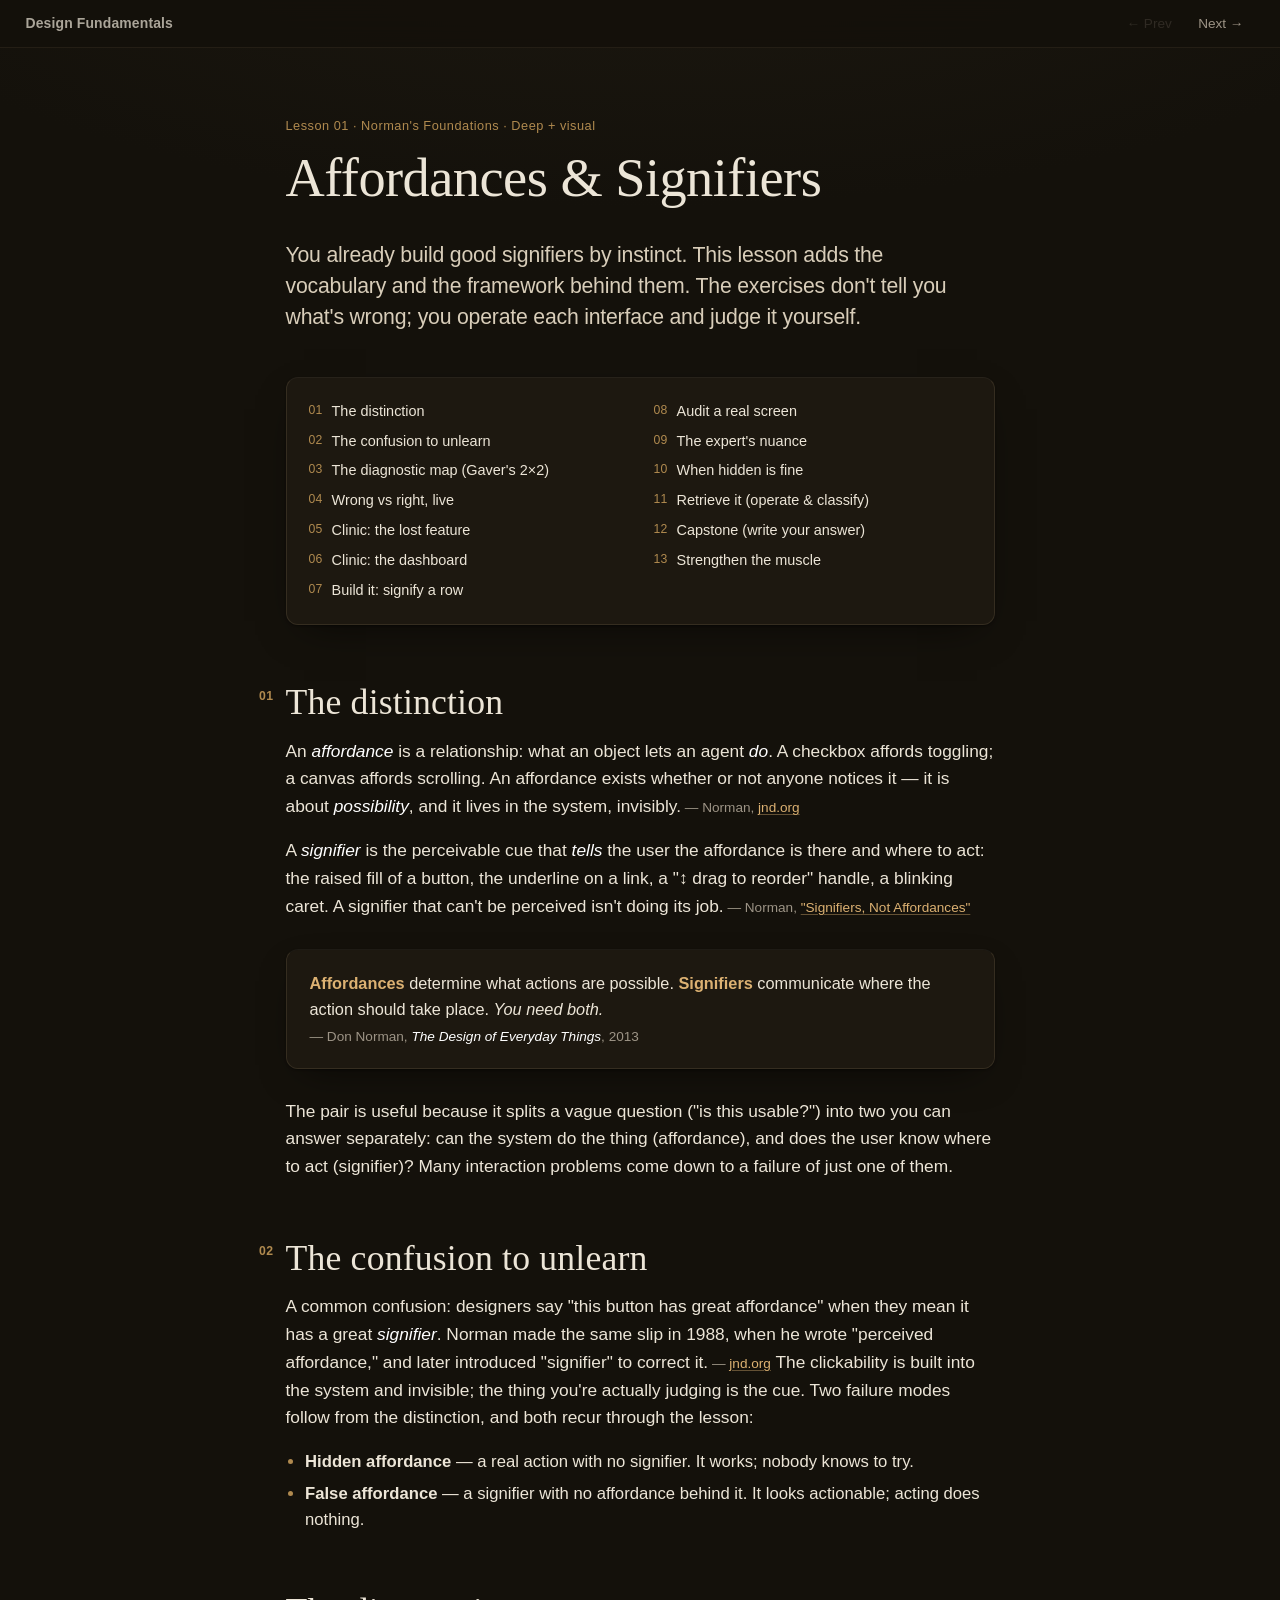
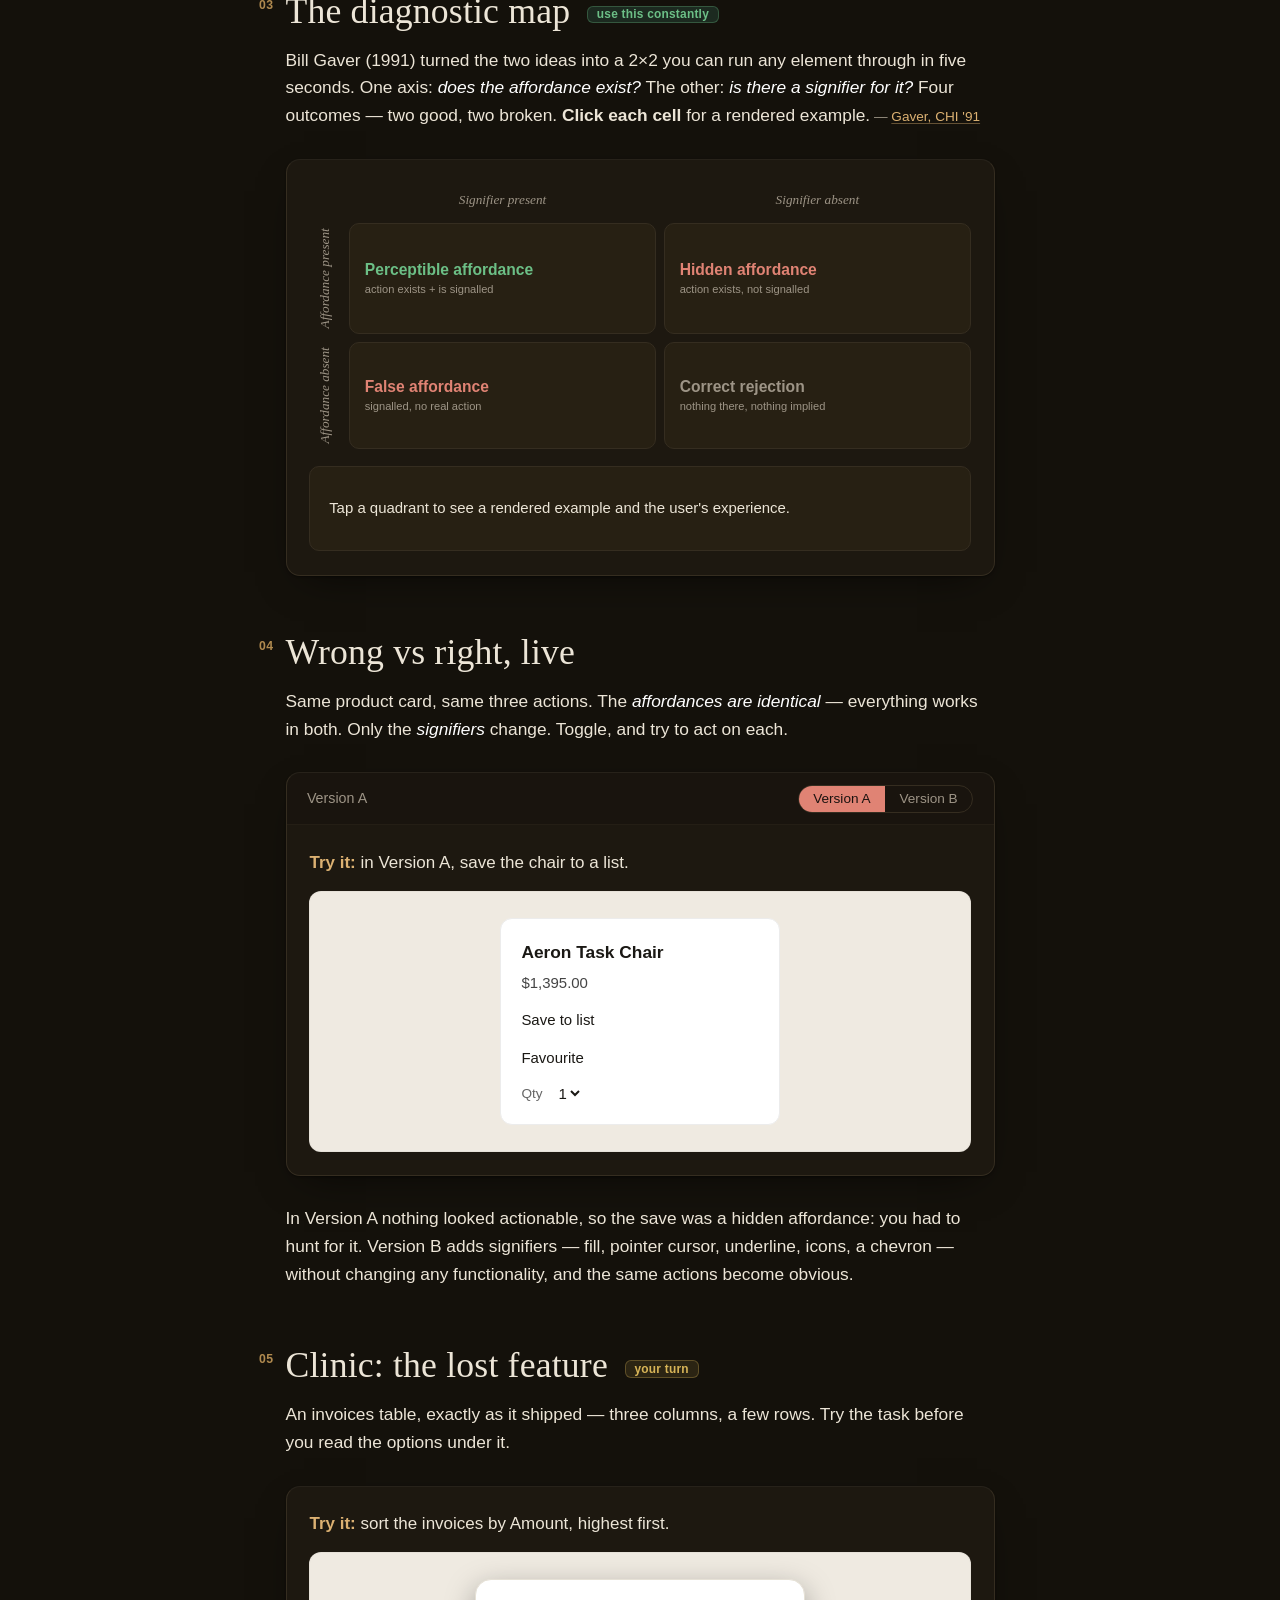
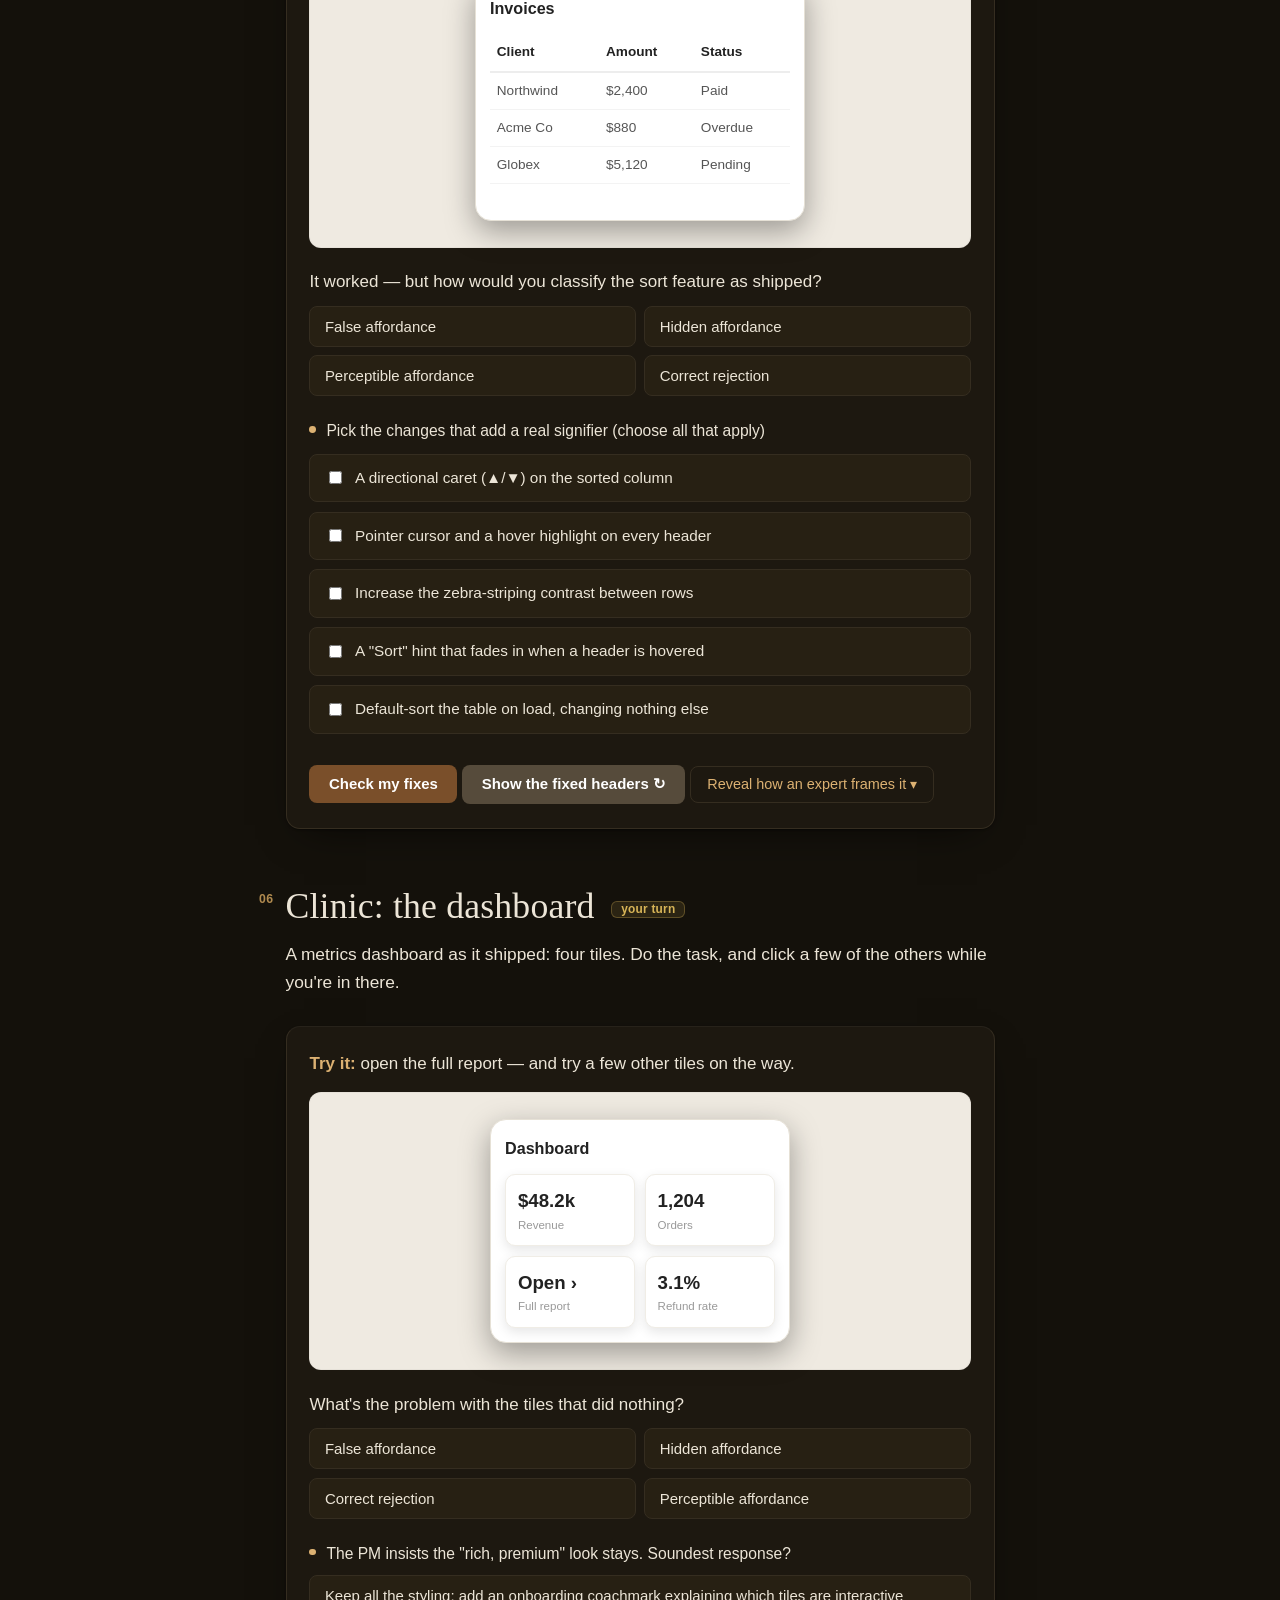
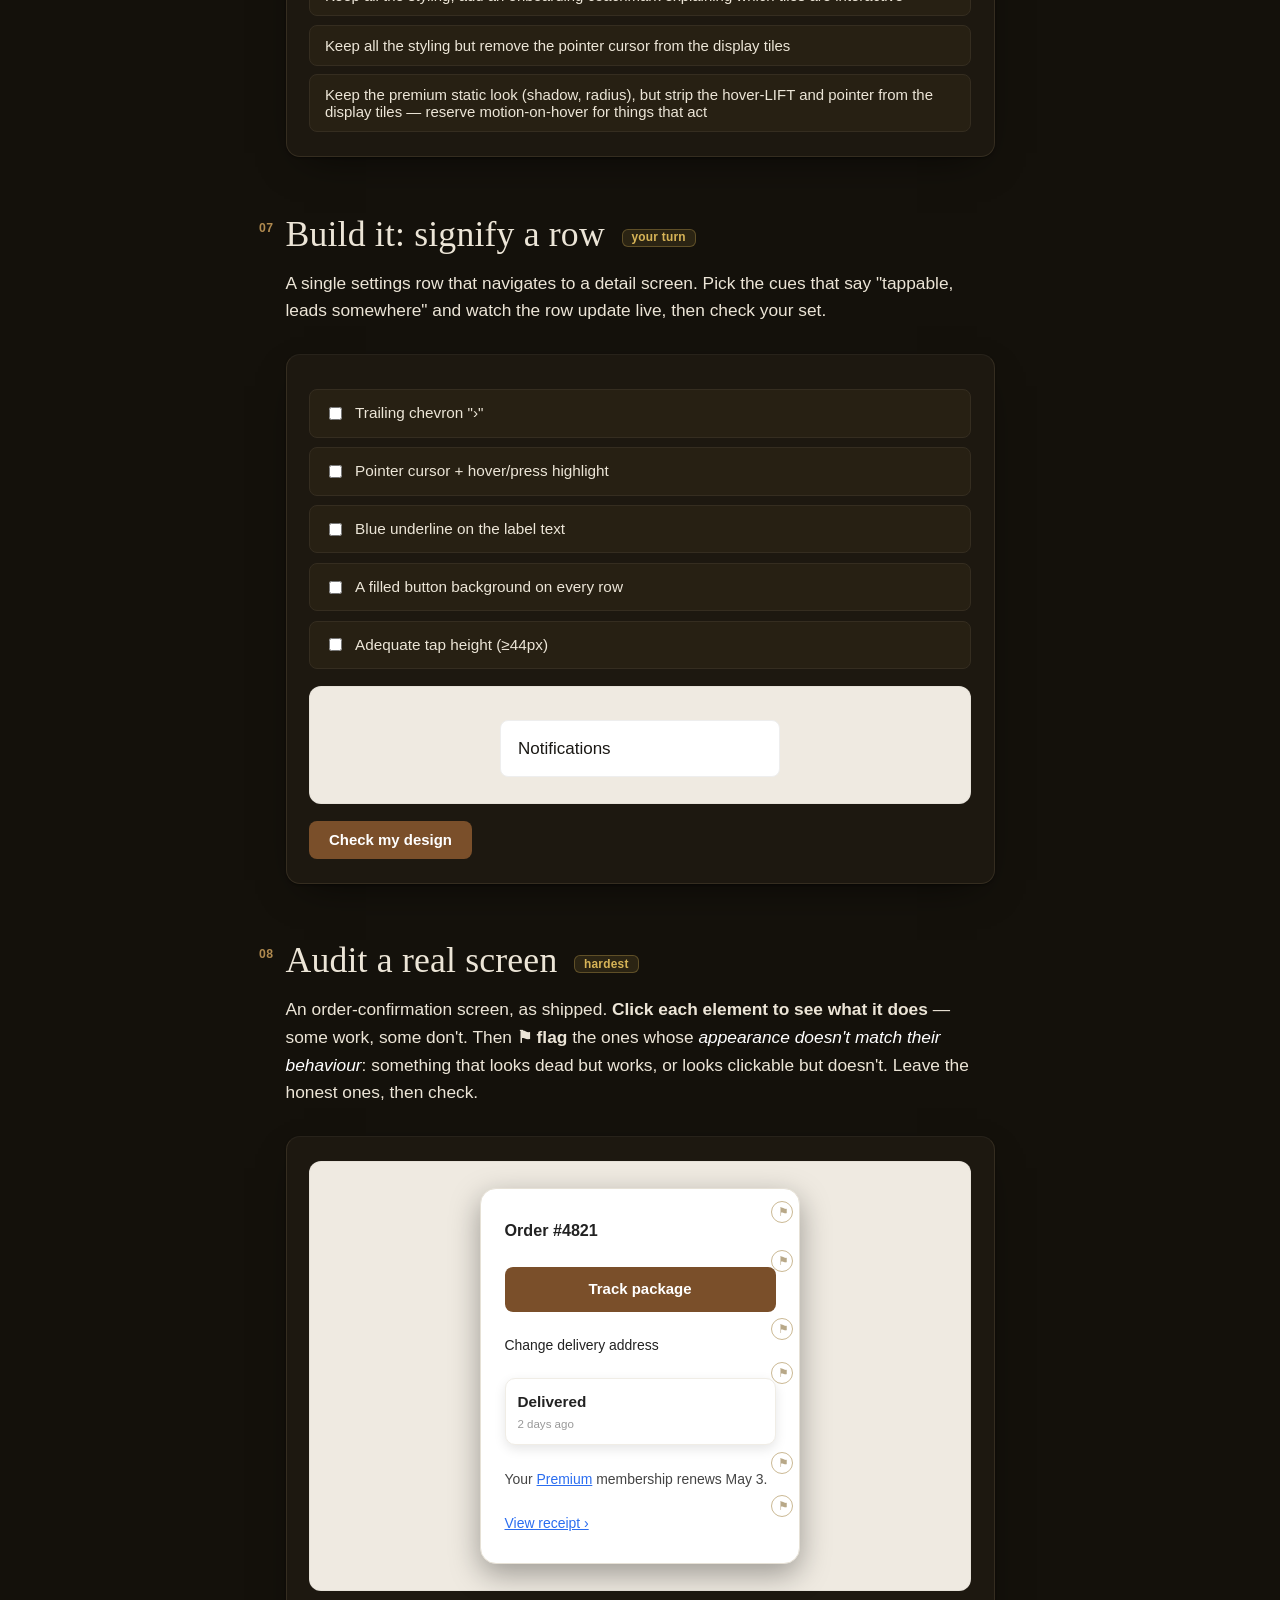
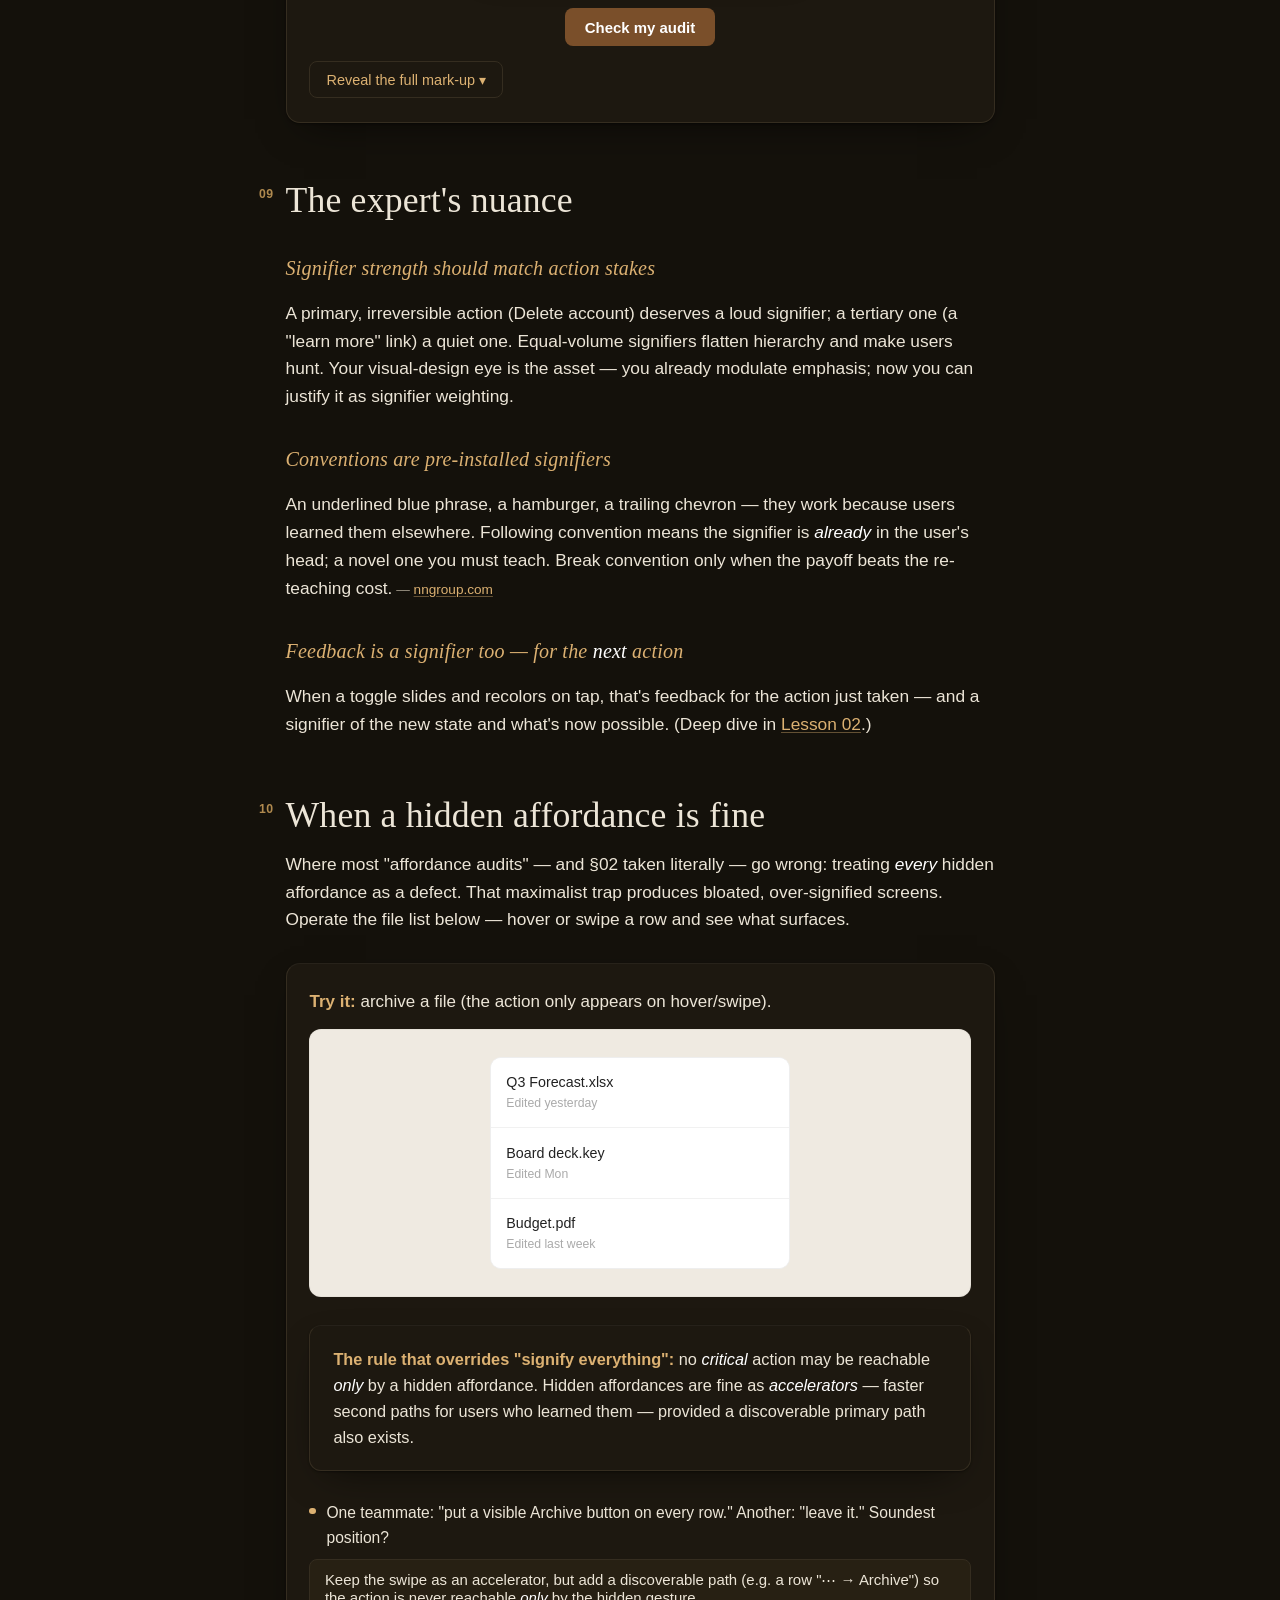
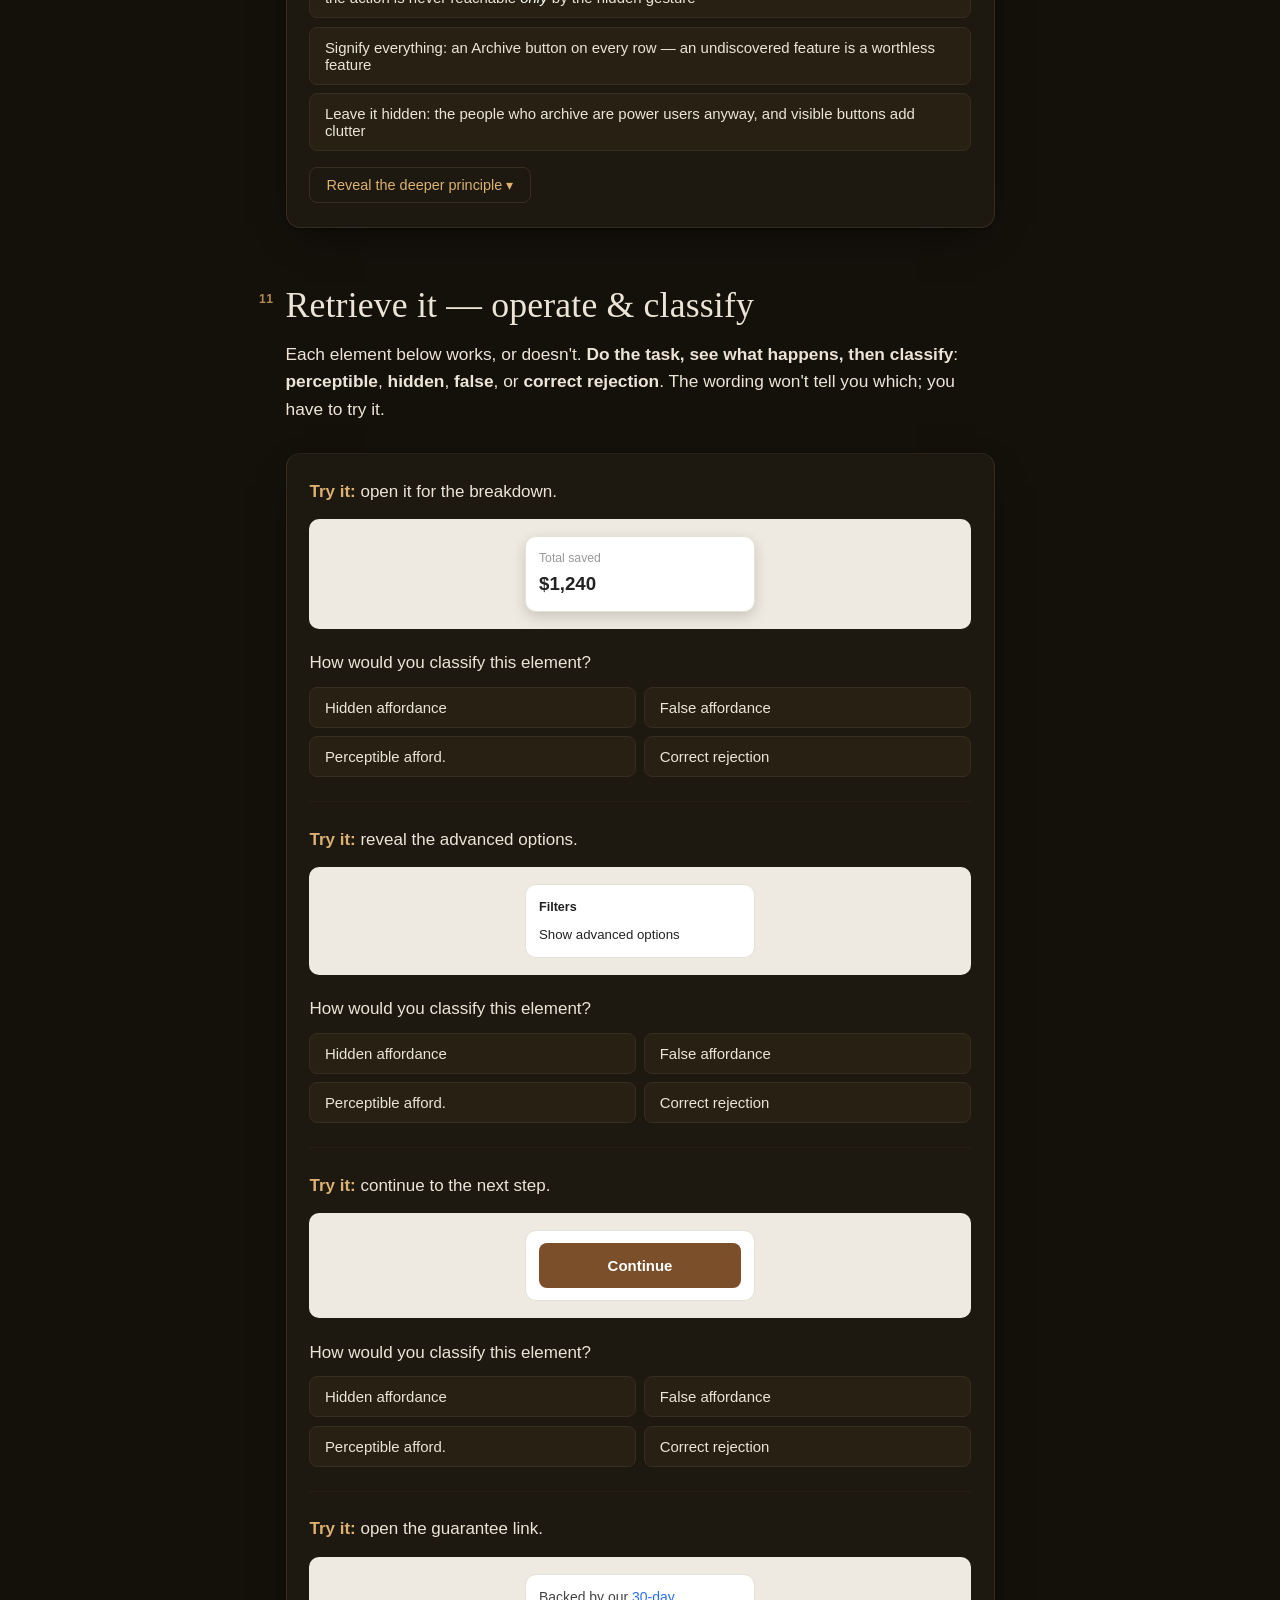
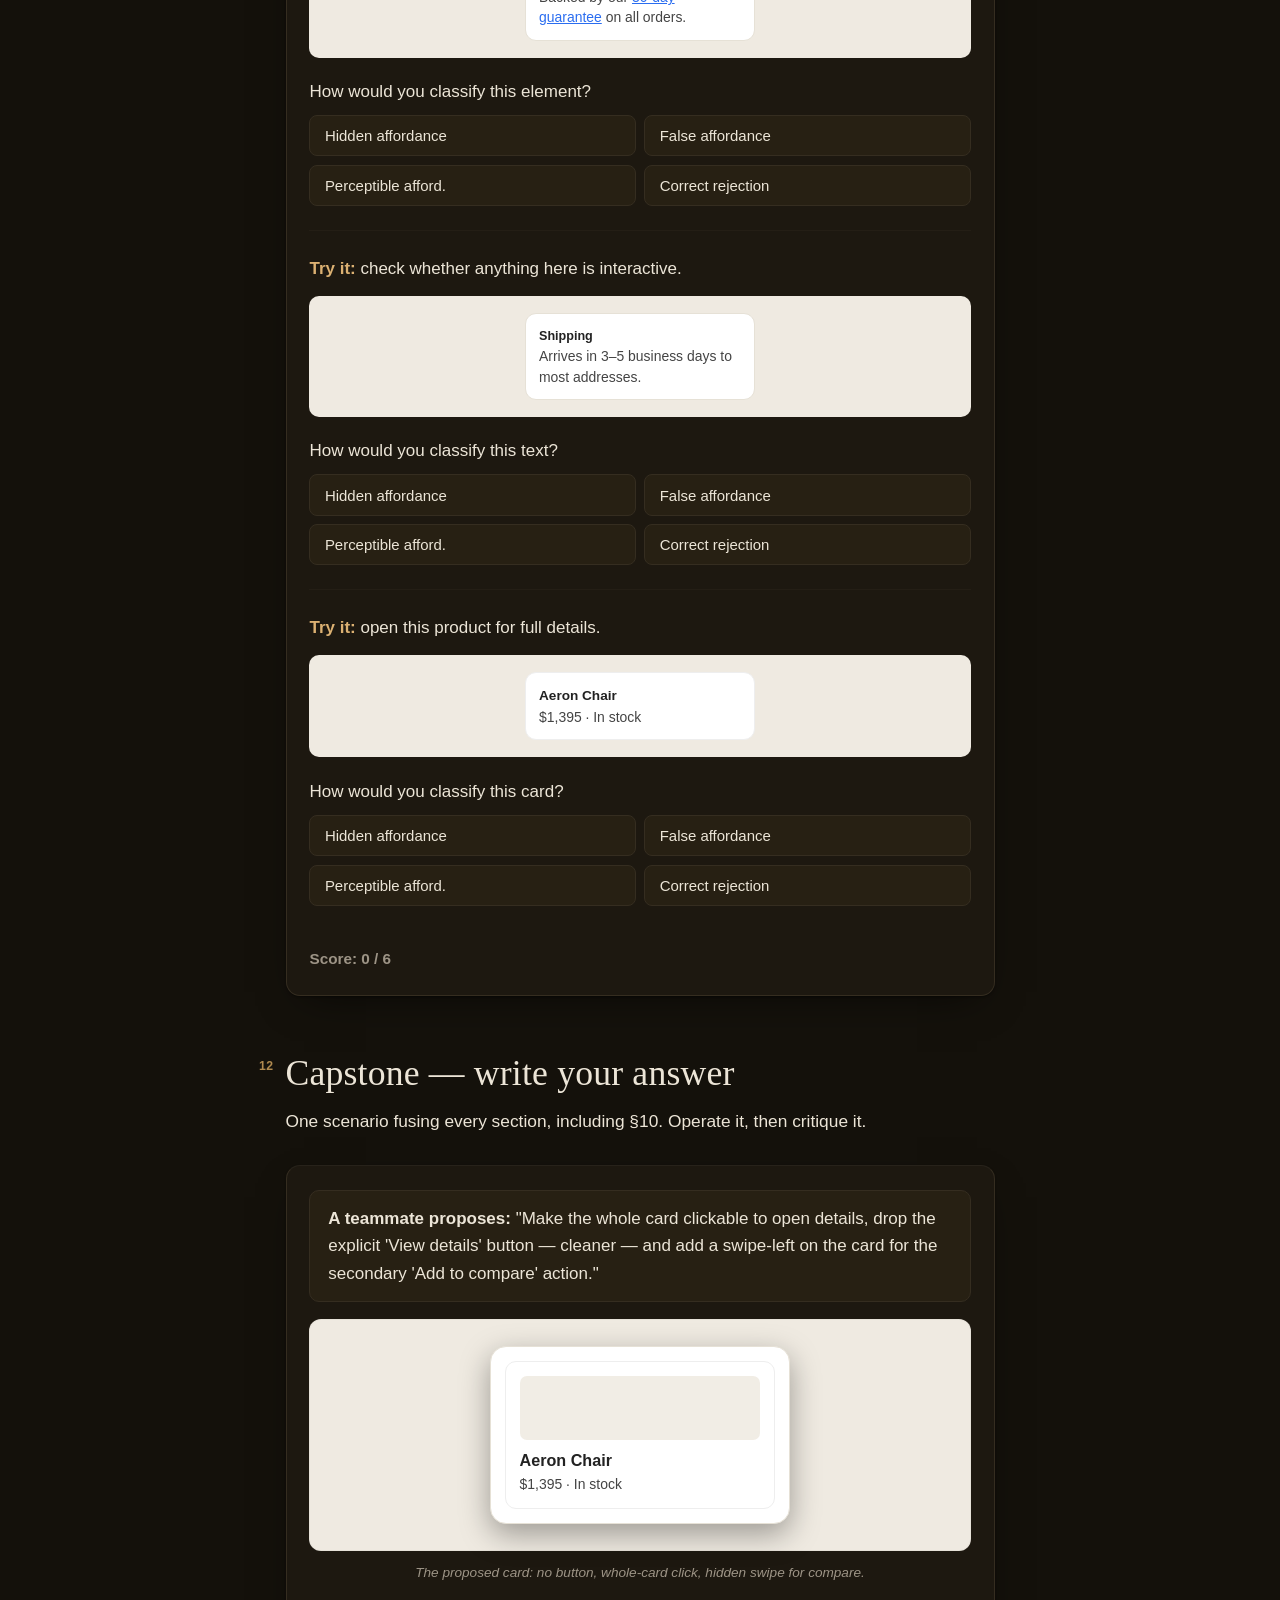
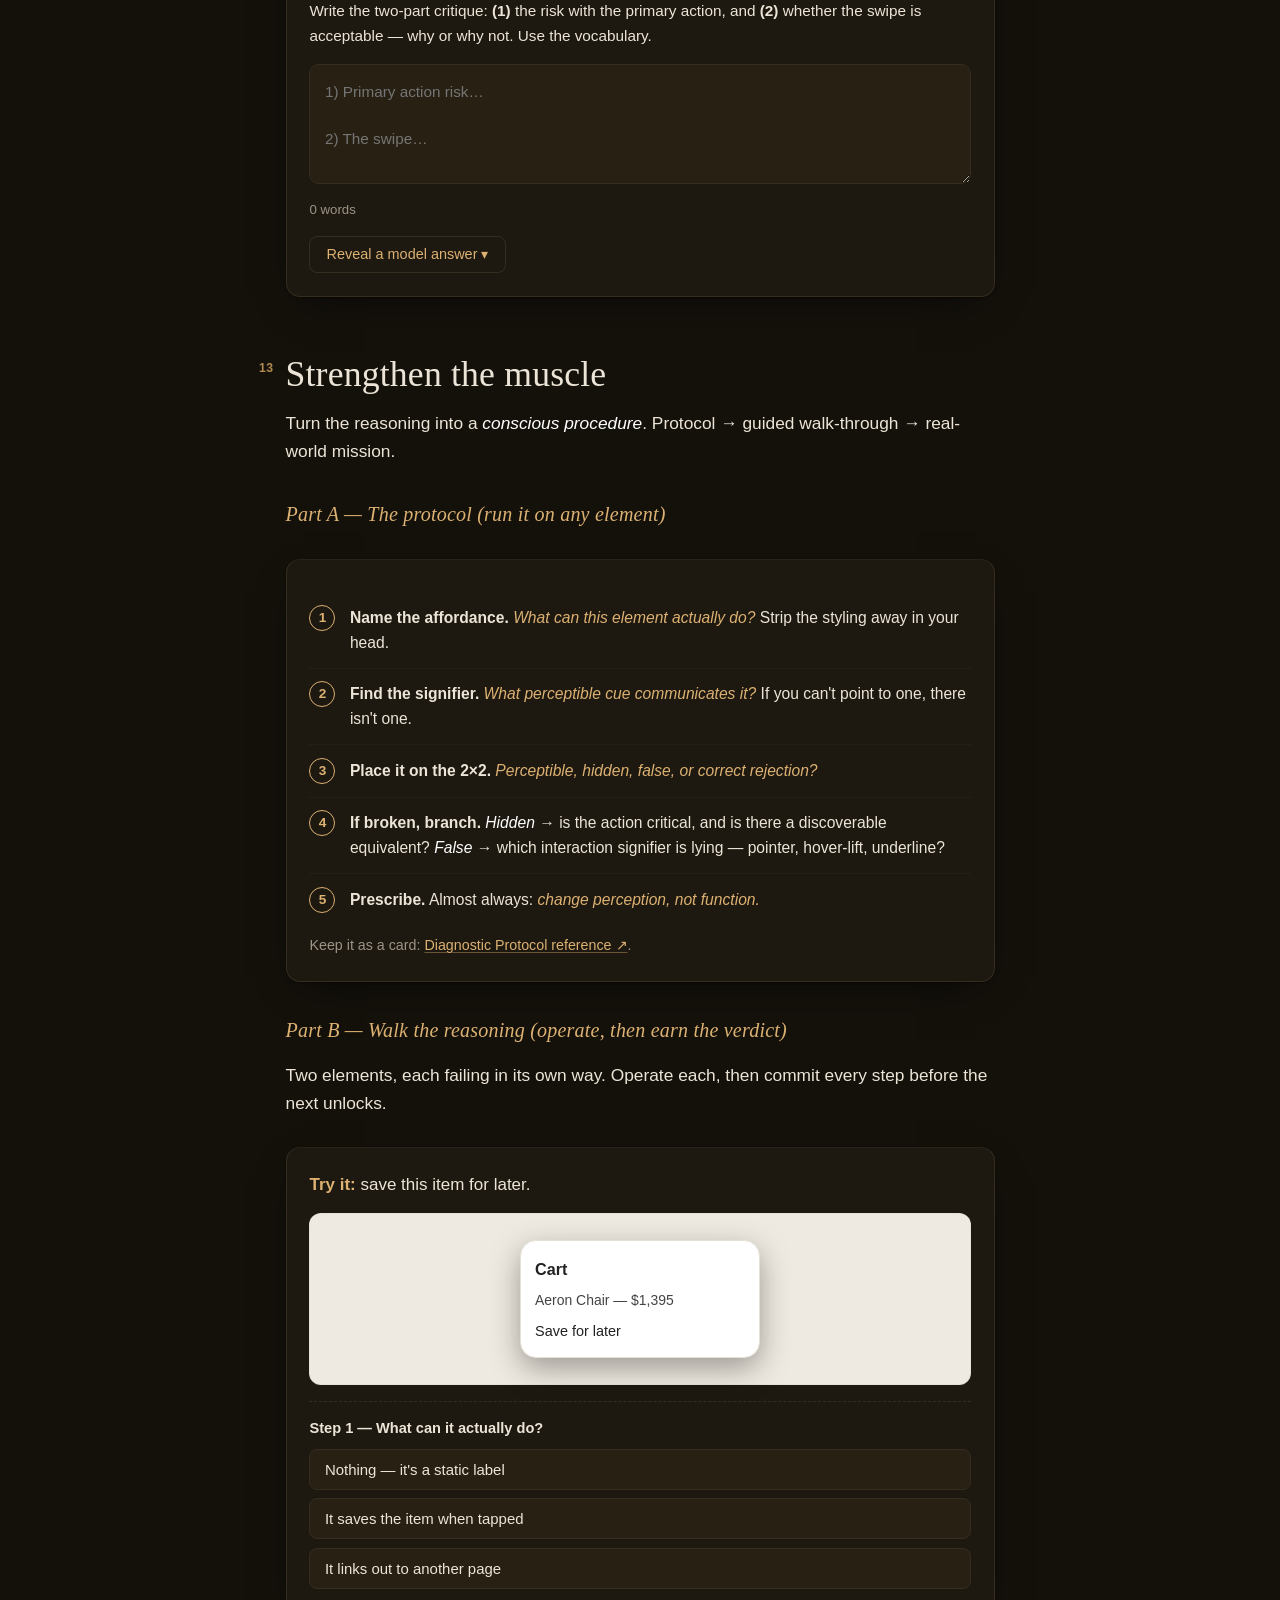
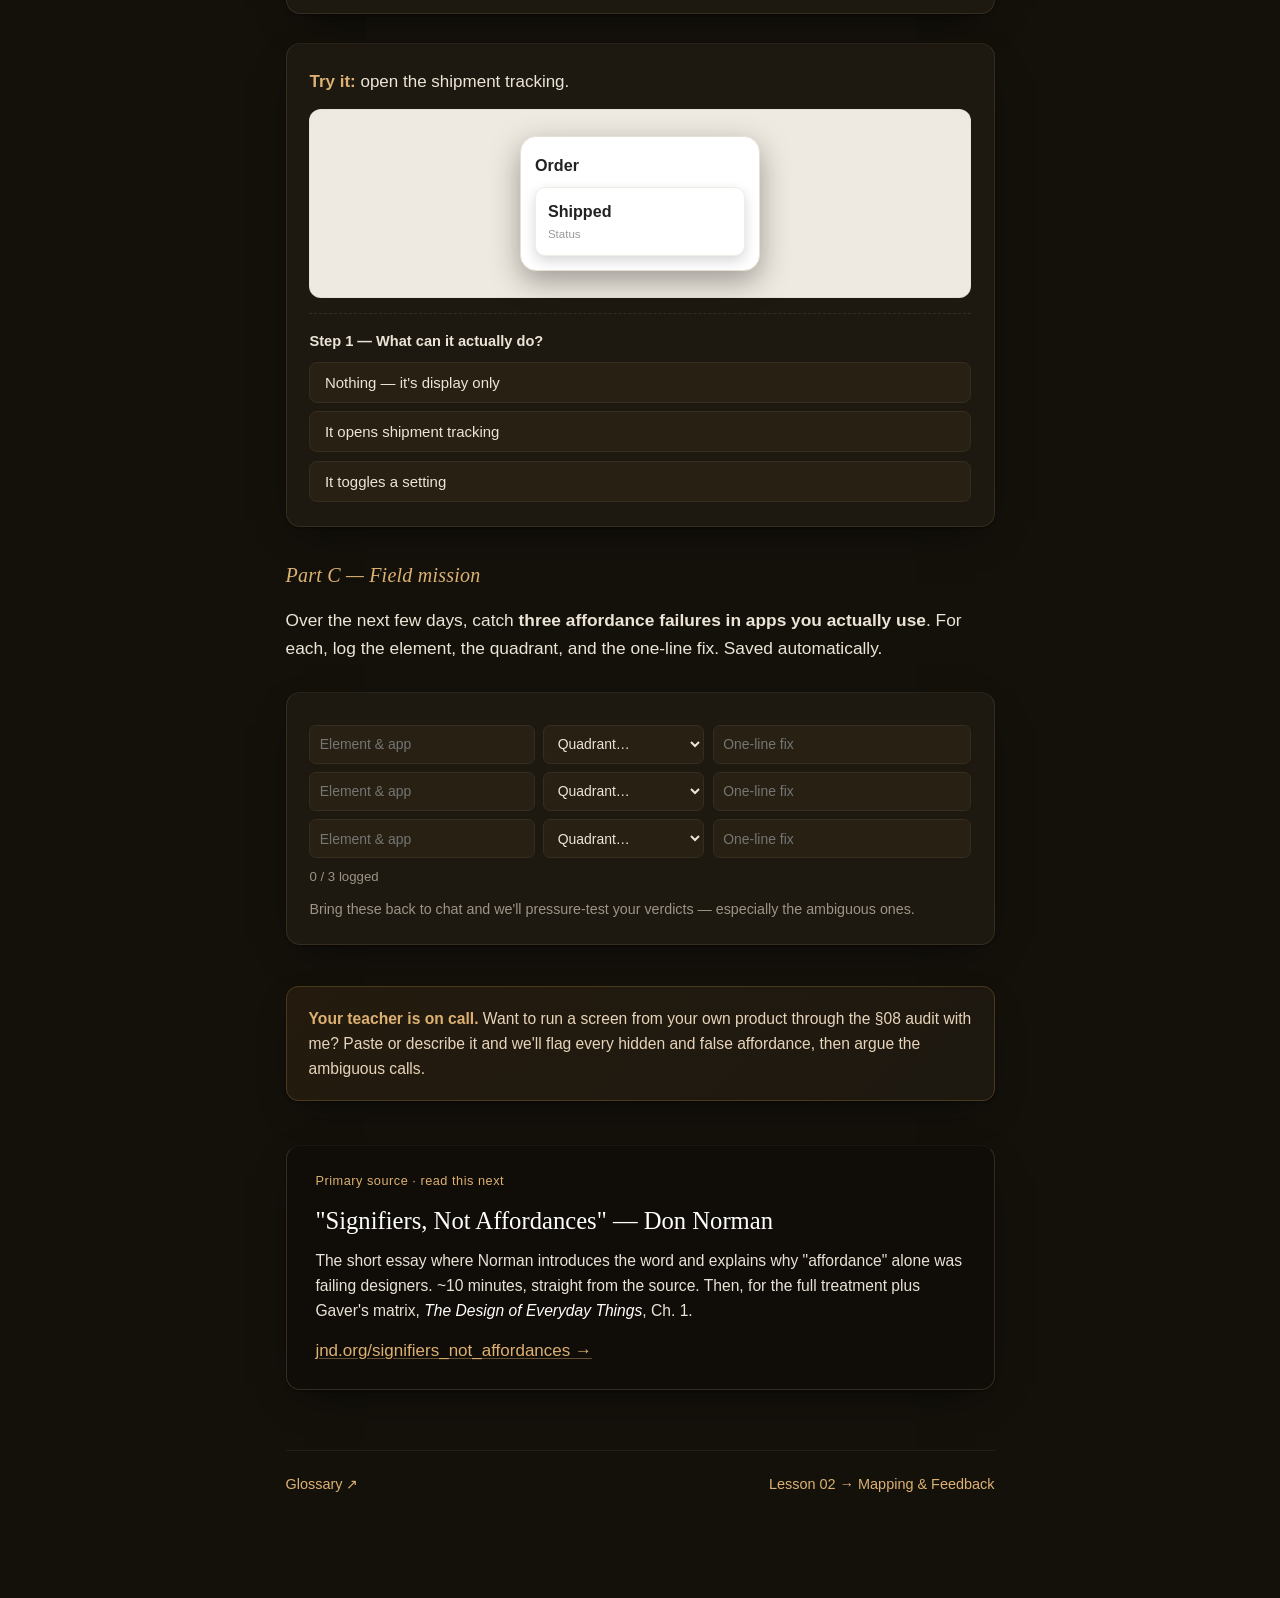
==== commit de3b43f7: "no gemma" ====
--- a/lessons/0001-affordances-and-signifiers.html
+++ b/lessons/0001-affordances-and-signifiers.html
@@ -7,7 +7,15 @@
 <link rel="stylesheet" href="lesson.css">
 </head>
 <body>
-<div class="wrap">
+<nav class="site-nav">
+  <a class="site-nav-home" href="../index.html">Design Fundamentals</a>
+  <div class="site-nav-arrows">
+    <a class="disabled" aria-hidden="true">← Prev</a>
+    <a href="0002-mapping-and-feedback.html">Next →</a>
+  </div>
+</nav>
+<a class="skip" href="#main">Skip to lesson</a>
+<main class="wrap" id="main">
   <div class="kicker">Lesson 01 · Norman's Foundations · Deep + visual</div>
   <h1>Affordances &amp; Signifiers</h1>
   <div class="lede">You already build good signifiers by instinct. This lesson adds the vocabulary and the framework behind them. The exercises don't tell you what's wrong; you operate each interface and judge it yourself.</div>
@@ -181,22 +189,22 @@
   <div class="ix">
     <div class="ix-body">
       <div class="stage"><div class="screen" style="width:320px">
-        <div class="audwrap" data-v="ok" data-k="A heading — inert, and nothing implies otherwise. Correct rejection." onclick="probeAud(this,null)"><button class="flagbtn" onclick="flagTog(this,event)">⚑</button>
+        <div class="audwrap" data-v="ok" data-k="A heading — inert, and nothing implies otherwise. Correct rejection." onclick="probeAud(this,null)"><button class="flagbtn" aria-label="Flag this element" title="Flag this element" onclick="flagTog(this,event)">⚑</button>
           <div class="u-title" style="margin:0">Order #4821</div><span class="vbadge"></span></div>
 
-        <div class="audwrap" data-v="ok" data-k="Filled, labelled button. Looks clickable, is clickable. Perceptible affordance — honest." onclick="probeAud(this,true)"><button class="flagbtn" onclick="flagTog(this,event)">⚑</button>
+        <div class="audwrap" data-v="ok" data-k="Filled, labelled button. Looks clickable, is clickable. Perceptible affordance — honest." onclick="probeAud(this,true)"><button class="flagbtn" aria-label="Flag this element" title="Flag this element" onclick="flagTog(this,event)">⚑</button>
           <div class="btn" style="width:100%;text-align:center;pointer-events:none">Track package</div><span class="vbadge"></span></div>
 
-        <div class="audwrap" data-v="bad" data-k="Looks like plain dark body text — but it IS tappable and opens an address editor. Hidden affordance." onclick="probeAud(this,true)"><button class="flagbtn" onclick="flagTog(this,event)">⚑</button>
+        <div class="audwrap" data-v="bad" data-k="Looks like plain dark body text — but it IS tappable and opens an address editor. Hidden affordance." onclick="probeAud(this,true)"><button class="flagbtn" aria-label="Flag this element" title="Flag this element" onclick="flagTog(this,event)">⚑</button>
           <div class="u-text" style="color:#222">Change delivery address</div><span class="vbadge"></span></div>
 
-        <div class="audwrap" data-v="bad" data-k="Card shadow + hover-lift like a button, but it does nothing — pure status. False affordance." onclick="probeAud(this,false)"><button class="flagbtn" onclick="flagTog(this,event)">⚑</button>
+        <div class="audwrap" data-v="bad" data-k="Card shadow + hover-lift like a button, but it does nothing — pure status. False affordance." onclick="probeAud(this,false)"><button class="flagbtn" aria-label="Flag this element" title="Flag this element" onclick="flagTog(this,event)">⚑</button>
           <div class="stat" style="pointer-events:none"><div class="v" style="font-size:.9rem">Delivered</div><div class="l">2 days ago</div></div><span class="vbadge"></span></div>
 
-        <div class="audwrap" data-v="bad" data-k="Blue + underlined = the link signifier, but it's just emphasis — no link behind it. False affordance." onclick="probeAud(this,false)"><button class="flagbtn" onclick="flagTog(this,event)">⚑</button>
+        <div class="audwrap" data-v="bad" data-k="Blue + underlined = the link signifier, but it's just emphasis — no link behind it. False affordance." onclick="probeAud(this,false)"><button class="flagbtn" aria-label="Flag this element" title="Flag this element" onclick="flagTog(this,event)">⚑</button>
           <div class="u-text">Your <span style="color:var(--link);text-decoration:underline">Premium</span> membership renews May 3.</div><span class="vbadge"></span></div>
 
-        <div class="audwrap" data-v="ok" data-k="A genuine link, styled as one. Perceptible affordance — honest." onclick="probeAud(this,true)"><button class="flagbtn" onclick="flagTog(this,event)">⚑</button>
+        <div class="audwrap" data-v="ok" data-k="A genuine link, styled as one. Perceptible affordance — honest." onclick="probeAud(this,true)"><button class="flagbtn" aria-label="Flag this element" title="Flag this element" onclick="flagTog(this,event)">⚑</button>
           <div style="color:var(--link);text-decoration:underline;font-size:.82rem">View receipt ›</div><span class="vbadge"></span></div>
       </div></div>
       <div style="text-align:center;margin-top:1rem"><button class="btn" onclick="audCheck()">Check my audit</button></div>
@@ -377,7 +385,7 @@
   </div>
 
   <div class="nav"><span><a href="../reference/glossary.html">Glossary ↗</a></span><span><a href="0002-mapping-and-feedback.html">Lesson 02 → Mapping &amp; Feedback</a></span></div>
-</div>
+</main>
 
 <script>
   // ---- small helper: flash a result tag on an element ----
--- a/lessons/lesson.css
+++ b/lessons/lesson.css
@@ -3,273 +3,1596 @@
    Dark "page" chrome · light UI examples · Instrument Serif + Geist
    Edit here once; every lesson updates. Do not inline styles in lessons.
    ============================================================ */
-@import url('https://fonts.googleapis.com/css2?family=Instrument+Serif:ital@0;1&family=Geist:wght@300;400;500;600;700&display=swap');
-
-:root{
-  /* page (dark) */
-  --bg:#14110b;
-  --surface:#1d1810;      /* cards / panels */
-  --surface-2:#272013;    /* inputs, option buttons, cells */
-  --ink:#ece5d7;          /* body text */
-  --muted:#9d9486;
-  --rule:#352d20;         /* borders on dark */
-  --rule-soft:#241e15;    /* hairlines, quiet dividers */
-  --lift:rgba(255,255,255,.045); /* lit top edge */
-  /* brand + status */
-  --brand:#7a4f2a;        /* filled buttons (white text) — reads on light & dark */
-  --brand-hover:#8c5d33;
-  --accent:#dcb172;       /* accent text / links / markers on dark */
-  --accent-dim:#b08a4f;
-  --link:#2a6df0;         /* link blue — used inside LIGHT examples */
-  --right:#6cbf86; --right-bg:#1c2a20;
-  --wrong:#e08374; --wrong-bg:#2e1c18;
-  --warn:#d7b457; --warn-bg:#2b2413;
-  /* light example canvas */
-  --canvas:#efeae1;
-  /* depth */
-  --shadow:0 1px 2px rgba(0,0,0,.4), 0 14px 40px -18px rgba(0,0,0,.7);
-  /* fonts */
-  --serif:'Instrument Serif',Georgia,'Times New Roman',serif;
-  --ui:'Geist',-apple-system,'Segoe UI',Helvetica,Arial,sans-serif;
-}
-
-*{box-sizing:border-box}
-html{font-size:17px}
-body{margin:0; color:var(--ink); font-family:var(--ui); font-weight:400; line-height:1.6; -webkit-font-smoothing:antialiased;
-  background:var(--bg);
-  background-image:radial-gradient(120% 60% at 50% -10%, #1c1810 0%, var(--bg) 55%);
-  background-attachment:fixed;}
-::selection{background:var(--accent); color:#14110b;}
-.wrap{max-width:760px; margin:0 auto; padding:4rem 1.5rem 6rem;}
+@import url("https://api.fontshare.com/v2/css?f[]=switzer@300,400,500,600,700&f[]=gambarino@400&display=swap");
+
+:root {
+    /* page (dark) */
+    --bg: #14110b;
+    --surface: #1d1810; /* cards / panels */
+    --surface-2: #272013; /* inputs, option buttons, cells */
+    --ink: #ece5d7; /* body text */
+    --muted: #9d9486;
+    --rule: #352d20; /* borders on dark */
+    --rule-soft: #241e15; /* hairlines, quiet dividers */
+    --lift: rgba(255, 255, 255, 0.045); /* lit top edge */
+    /* brand + status */
+    --brand: #7a4f2a; /* filled buttons (white text) — reads on light & dark */
+    --brand-hover: #8c5d33;
+    --accent: #dcb172; /* accent text / links / markers on dark */
+    --accent-dim: #b08a4f;
+    --link: #2a6df0; /* link blue — used inside LIGHT examples */
+    --right: #6cbf86;
+    --right-bg: #1c2a20;
+    --wrong: #e08374;
+    --wrong-bg: #2e1c18;
+    --warn: #d7b457;
+    --warn-bg: #2b2413;
+    /* light example canvas */
+    --canvas: #efeae1;
+    /* depth */
+    --shadow:
+        0 1px 2px rgba(0, 0, 0, 0.4), 0 14px 40px -18px rgba(0, 0, 0, 0.7);
+    /* fonts */
+    --serif: "Gambarino", Georgia, "Times New Roman", serif;
+    --ui: "Switzer", -apple-system, "Segoe UI", Helvetica, Arial, sans-serif;
+}
+
+* {
+    box-sizing: border-box;
+}
+html {
+    font-size: 17px;
+}
+body {
+    margin: 0;
+    color: var(--ink);
+    font-family: var(--ui);
+    font-weight: 400;
+    line-height: 1.6;
+    -webkit-font-smoothing: antialiased;
+    background: var(--bg);
+    background-image: radial-gradient(
+        120% 60% at 50% -10%,
+        #1c1810 0%,
+        var(--bg) 55%
+    );
+    background-attachment: fixed;
+}
+::selection {
+    background: var(--accent);
+    color: #14110b;
+}
+/* ---- site navigation bar ---- */
+.site-nav {
+    position: sticky;
+    top: 0;
+    z-index: 100;
+    display: flex;
+    align-items: center;
+    justify-content: space-between;
+    padding: 0 1.5rem;
+    height: 48px;
+    background: rgba(20, 17, 11, 0.88);
+    backdrop-filter: blur(12px);
+    -webkit-backdrop-filter: blur(12px);
+    border-bottom: 1px solid var(--rule-soft);
+}
+.site-nav-home {
+    font-family: var(--ui);
+    font-size: 0.82rem;
+    font-weight: 600;
+    letter-spacing: 0.01em;
+    color: var(--ink);
+    text-decoration: none;
+    opacity: 0.7;
+    transition: opacity 0.15s;
+}
+.site-nav-home:hover {
+    opacity: 1;
+    text-decoration: none;
+}
+.site-nav-arrows {
+    display: flex;
+    gap: 0.25rem;
+}
+.site-nav-arrows a {
+    display: inline-flex;
+    align-items: center;
+    gap: 0.4rem;
+    font-family: var(--ui);
+    font-size: 0.8rem;
+    font-weight: 500;
+    color: var(--muted);
+    text-decoration: none;
+    padding: 0.3rem 0.65rem;
+    border-radius: 6px;
+    transition: color 0.15s, background 0.15s;
+}
+.site-nav-arrows a:hover {
+    color: var(--ink);
+    background: var(--surface);
+    text-decoration: none;
+}
+.site-nav-arrows a.disabled {
+    opacity: 0.2;
+    pointer-events: none;
+}
+
+.wrap {
+    max-width: 760px;
+    margin: 0 auto;
+    padding: 4rem 1.5rem 6rem;
+}
 
 /* eyebrow — the one place caps earns its keep, set quietly with a lead rule */
-.kicker{font-family:var(--ui); font-size:.7rem; font-weight:500; letter-spacing:.16em; text-transform:uppercase; color:var(--accent-dim); display:flex; align-items:center; gap:.7rem;}
-.kicker::before{content:''; width:1.6rem; height:1px; background:var(--accent-dim); flex:0 0 auto; opacity:.7;}
-
-h1{font-family:var(--serif); font-weight:400; font-size:3.2rem; line-height:1.0; margin:.55rem 0 .5rem; letter-spacing:.005em;}
-.lede{font-family:var(--serif); font-style:italic; font-size:1.5rem; line-height:1.45; color:#d8cdb9; margin:1.7rem 0 2.6rem; max-width:58ch;}
-.lede::before{content:''; display:block; width:2.4rem; height:2px; background:var(--accent); opacity:.85; margin-bottom:1.15rem;}
-
-h2{font-family:var(--serif); font-weight:400; font-size:2.1rem; line-height:1.08; margin:3.4rem 0 .9rem; letter-spacing:.005em; scroll-margin-top:1rem; position:relative;}
+.kicker {
+    font-family: var(--ui);
+    font-size: 0.75rem;
+    font-weight: 500;
+    letter-spacing: 0.04em;
+    color: var(--accent-dim);
+    display: flex;
+    align-items: center;
+    gap: 0.7rem;
+}
+
+h1 {
+    font-family: var(--serif);
+    font-weight: 400;
+    font-size: 3.2rem;
+    line-height: 1.2;
+    margin: 0.55rem 0 0.5rem;
+    letter-spacing: -0.01em;
+    text-wrap: balance;
+}
+.lede {
+    font-family: var(--ui);
+    font-size: 1.25rem;
+    line-height: 1.45;
+    color: #d8cdb9;
+    margin: 1.7rem 0 2.6rem;
+    max-width: 58ch;
+    letter-spacing: -0.01em;
+}
+
+h2 {
+    font-family: var(--serif);
+    font-weight: 400;
+    font-size: 2.1rem;
+    line-height: 1.08;
+    margin: 3.4rem 0 0.9rem;
+    letter-spacing: 0.005em;
+    scroll-margin-top: 1rem;
+    position: relative;
+}
 /* section number hangs in the left margin so headings align to the page edge */
-h2 .n{position:absolute; right:100%; top:.56em; margin-right:.7rem; color:var(--accent-dim); font-family:var(--ui); font-size:.72rem; font-weight:600; letter-spacing:.04em; font-variant-numeric:tabular-nums; white-space:nowrap;}
+h2 .n {
+    position: absolute;
+    right: 100%;
+    top: 0.56em;
+    margin-right: 0.7rem;
+    color: var(--accent-dim);
+    font-family: var(--ui);
+    font-size: 0.72rem;
+    font-weight: 600;
+    letter-spacing: 0.04em;
+    font-variant-numeric: tabular-nums;
+    white-space: nowrap;
+}
 /* section subheads — set as quiet editorial lines, not shouty captions */
-h3.sub{font-family:var(--serif); font-style:italic; font-size:1.18rem; font-weight:400; color:var(--accent); margin:1.9rem 0 .4rem; letter-spacing:.01em;}
-p{margin:.95rem 0; font-size:1.02rem;}
-a{color:var(--accent); text-underline-offset:2px; text-decoration-thickness:1px; text-decoration-color:rgba(220,177,114,.4);}
-a:hover{text-decoration-color:var(--accent);}
-em{color:#fff; font-style:italic;}
-ul{font-family:var(--ui); font-size:.98rem; padding-left:1.15rem;} li{margin:.32rem 0;} li::marker{color:var(--accent-dim);}
-.cite{font-family:var(--ui); font-size:.8rem; color:var(--muted);} .cite a{color:var(--accent);}
+h3.sub {
+    font-family: var(--serif);
+    font-style: italic;
+    font-size: 1.18rem;
+    font-weight: 400;
+    color: var(--accent);
+    margin: 1.9rem 0 0.4rem;
+    letter-spacing: 0.01em;
+}
+p {
+    margin: 0.95rem 0;
+    font-size: 1.02rem;
+}
+a {
+    color: var(--accent);
+    text-underline-offset: 2px;
+    text-decoration-thickness: 1px;
+    text-decoration-color: rgba(220, 177, 114, 0.4);
+}
+a:hover {
+    text-decoration-color: var(--accent);
+}
+em {
+    color: #fff;
+    font-style: italic;
+}
+ul {
+    font-family: var(--ui);
+    font-size: 0.98rem;
+    padding-left: 1.15rem;
+}
+li {
+    margin: 0.32rem 0;
+}
+li::marker {
+    color: var(--accent-dim);
+}
+.cite {
+    font-family: var(--ui);
+    font-size: 0.8rem;
+    color: var(--muted);
+}
+.cite a {
+    color: var(--accent);
+}
 
 /* key callout — quiet card, bold accent lead-in, no colored bar */
-.pull{background:linear-gradient(var(--surface),var(--surface)) padding-box; border:1px solid var(--rule); border-top-color:var(--lift); border-radius:12px; padding:1.15rem 1.35rem; margin:1.7rem 0; font-family:var(--ui); font-size:.96rem; box-shadow:var(--shadow);}
-.pull b{color:var(--accent); font-weight:600;}
-.tag{display:inline-flex; align-items:center; font-family:var(--ui); font-size:.7rem; font-weight:600; letter-spacing:.02em; padding:.14rem .58rem; border-radius:6px; vertical-align:middle; margin-left:.45rem;}
-.tag.do{background:var(--right-bg); color:var(--right); box-shadow:inset 0 0 0 1px rgba(108,191,134,.3);}
-.tag.try{background:var(--warn-bg); color:var(--warn); box-shadow:inset 0 0 0 1px rgba(215,180,87,.3);}
-
-.toc{font-family:var(--ui); font-size:.85rem; background:var(--surface); border:1px solid var(--rule); border-top-color:var(--lift); border-radius:12px; padding:1.1rem 1.3rem; margin:0 0 2.5rem; columns:2; column-gap:1.6rem; box-shadow:var(--shadow);}
-.toc a{color:var(--ink); text-decoration:none; display:flex; gap:.55rem; padding:.2rem 0; transition:color .12s;}
-.toc a::before{content:counter(toc,decimal-leading-zero); counter-increment:toc; color:var(--accent-dim); font-size:.72rem; font-variant-numeric:tabular-nums; flex:0 0 auto; transform:translateY(.05em);}
-.toc{counter-reset:toc;}
-.toc a:hover{color:var(--accent);}
+.pull {
+    background: linear-gradient(var(--surface), var(--surface)) padding-box;
+    border: 1px solid var(--rule);
+    border-top-color: var(--lift);
+    border-radius: 12px;
+    padding: 1.15rem 1.35rem;
+    margin: 1.7rem 0;
+    font-family: var(--ui);
+    font-size: 0.96rem;
+    box-shadow: var(--shadow);
+}
+.pull b {
+    color: var(--accent);
+    font-weight: 600;
+}
+.tag {
+    display: inline-flex;
+    align-items: center;
+    font-family: var(--ui);
+    font-size: 0.7rem;
+    font-weight: 600;
+    letter-spacing: 0.02em;
+    padding: 0.14rem 0.58rem;
+    border-radius: 6px;
+    vertical-align: middle;
+    margin-left: 0.45rem;
+}
+.tag.do {
+    background: var(--right-bg);
+    color: var(--right);
+    box-shadow: inset 0 0 0 1px rgba(108, 191, 134, 0.3);
+}
+.tag.try {
+    background: var(--warn-bg);
+    color: var(--warn);
+    box-shadow: inset 0 0 0 1px rgba(215, 180, 87, 0.3);
+}
+
+.toc {
+    font-family: var(--ui);
+    font-size: 0.85rem;
+    background: var(--surface);
+    border: 1px solid var(--rule);
+    border-top-color: var(--lift);
+    border-radius: 12px;
+    padding: 1.1rem 1.3rem;
+    margin: 0 0 2.5rem;
+    columns: 2;
+    column-gap: 1.6rem;
+    box-shadow: var(--shadow);
+}
+.toc a {
+    color: var(--ink);
+    text-decoration: none;
+    display: flex;
+    gap: 0.55rem;
+    padding: 0.2rem 0;
+    transition: color 0.12s;
+}
+.toc a::before {
+    content: counter(toc, decimal-leading-zero);
+    counter-increment: toc;
+    color: var(--accent-dim);
+    font-size: 0.72rem;
+    font-variant-numeric: tabular-nums;
+    flex: 0 0 auto;
+    transform: translateY(0.05em);
+}
+.toc {
+    counter-reset: toc;
+}
+.toc a:hover {
+    color: var(--accent);
+}
 
 /* interactive container (chrome) */
-.ix{background:var(--surface); border:1px solid var(--rule); border-top-color:var(--lift); border-radius:14px; margin:1.7rem 0; overflow:hidden; box-shadow:var(--shadow);}
+.ix {
+    background: var(--surface);
+    border: 1px solid var(--rule);
+    border-top-color: var(--lift);
+    border-radius: 14px;
+    margin: 1.7rem 0;
+    overflow: hidden;
+    box-shadow: var(--shadow);
+}
 /* head bar is now reserved for genuine controls (e.g. A/B toggles), not topic labels */
-.ix-head{font-family:var(--ui); font-size:.84rem; font-weight:500; color:var(--muted); padding:.7rem 1.2rem; border-bottom:1px solid var(--rule-soft); display:flex; align-items:center; gap:.6rem; background:rgba(0,0,0,.15);}
-.ix-body{padding:1.4rem 1.35rem;}
-.caption{font-family:var(--ui); font-size:.8rem; color:var(--muted); text-align:center; margin:.8rem 0 0; font-style:italic;}
+.ix-head {
+    font-family: var(--ui);
+    font-size: 0.84rem;
+    font-weight: 500;
+    color: var(--muted);
+    padding: 0.7rem 1.2rem;
+    border-bottom: 1px solid var(--rule-soft);
+    display: flex;
+    align-items: center;
+    gap: 0.6rem;
+    background: rgba(0, 0, 0, 0.15);
+}
+.ix-body {
+    padding: 1.4rem 1.35rem;
+}
+.caption {
+    font-family: var(--ui);
+    font-size: 0.8rem;
+    color: var(--muted);
+    text-align: center;
+    margin: 0.8rem 0 0;
+    font-style: italic;
+}
 
 /* light canvas that frames UI examples */
-.stage{background:var(--canvas); border-radius:12px; padding:1.6rem 1rem; display:flex; justify-content:center; box-shadow:inset 0 0 0 1px rgba(0,0,0,.04);}
+.stage {
+    background: var(--canvas);
+    border-radius: 12px;
+    padding: 1.6rem 1rem;
+    display: flex;
+    justify-content: center;
+    box-shadow: inset 0 0 0 1px rgba(0, 0, 0, 0.04);
+}
 
 /* ---------- LIGHT UI EXAMPLES (kept light on purpose) ---------- */
-.screen{width:300px; background:#fff; border:1px solid #e6e1d6; border-radius:16px; padding:14px; box-shadow:0 10px 30px rgba(0,0,0,.35); font-family:var(--ui);}
-.u-title{font-size:.95rem; font-weight:700; color:#222; margin:.1rem 0 .7rem;}
-.u-text{font-size:.82rem; color:#444; line-height:1.45;}
-
-.card{width:280px; margin:0 auto; background:#fff; border-radius:12px; border:1px solid #ececec; padding:1.1rem 1.2rem; font-family:var(--ui);}
-.card h4{margin:.1rem 0 .2rem; font-size:1.02rem; color:#1a1814; font-family:var(--ui); font-weight:700;} .card .price{color:#444; font-size:.88rem; margin-bottom:.6rem;}
-.card .crow{display:flex; align-items:center; gap:.7rem; margin-top:.8rem;}
-.w-save,.w-fav{color:#1a1814; font-size:.88rem; cursor:default;} .w-qty{color:#1a1814; font-size:.88rem; border:0; background:transparent; font-family:var(--ui);}
-.r-save{display:inline-block; background:var(--brand); color:#fff; border:0; cursor:pointer; padding:.5rem .95rem; border-radius:8px; font:600 .88rem var(--ui);}
-.r-save:hover{background:var(--brand-hover);}
-.r-fav{display:inline-flex; align-items:center; gap:.35rem; cursor:pointer; color:var(--brand); background:transparent; border:0; font-size:.88rem; text-decoration:underline; font-family:var(--ui);}
-.r-qty{border:1px solid #c9c2b5; border-radius:7px; padding:.38rem 1.5rem .38rem .55rem; font-size:.88rem; font-family:var(--ui); appearance:none;
-  background:#fff url("data:image/svg+xml;utf8,<svg xmlns='http://www.w3.org/2000/svg' width='10' height='6'><path d='M0 0l5 6 5-6z' fill='%23888'/></svg>") no-repeat right .55rem center;}
-.qlabel{font-size:.8rem; color:#666;}
-
-.mtable{width:100%; border-collapse:collapse; font-size:.8rem;}
-.mtable th{text-align:left; padding:.45rem .4rem; font-weight:700; color:#222; border-bottom:2px solid #ededed; cursor:pointer;}
-.mtable.fixed th:hover{background:#f4f0e8;}
-.mtable td{padding:.42rem .4rem; border-bottom:1px solid #f3f3f3; color:#555;}
-.caret{color:var(--brand); font-size:.7rem;}
-
-.dash{display:grid; grid-template-columns:1fr 1fr; gap:.55rem;}
-.stat{background:#fff; border:1px solid #f0ede6; border-radius:10px; padding:.65rem .7rem; box-shadow:0 4px 12px rgba(0,0,0,.10); transition:transform .12s; cursor:pointer;}
-.stat:hover{transform:translateY(-4px);}
-.stat .v{font-size:1.1rem; font-weight:700; color:#222;} .stat .l{font-size:.68rem; color:#999;}
-
-.lwrap{width:300px; border:1px solid #eee; border-radius:11px; overflow:hidden; font-family:var(--ui); background:#fff;}
-.lrow{position:relative; padding:.8rem .9rem; border-bottom:1px solid #f1f1f1; font-size:.84rem; overflow:hidden; background:#fff; color:#222;}
-.lrow:last-child{border-bottom:0;}
-.lrow .lbl{display:block; transition:transform .22s;} .lrow .sub{color:#aaa; font-size:.72rem; font-family:var(--ui); font-style:normal; letter-spacing:0; text-transform:none; margin:0;}
-.lrow .arch{position:absolute; top:0; right:-86px; height:100%; width:86px; background:#9c4a3c; color:#fff; display:flex; align-items:center; justify-content:center; font-size:.76rem; transition:right .22s;}
-.lrow:hover .lbl{transform:translateX(-22px);} .lrow:hover .arch{right:0;}
-
-.preview-row{font-family:var(--ui); display:flex; align-items:center; justify-content:space-between; width:280px; margin:.4rem auto 0; padding:.8rem 1rem; border-radius:8px; background:#fff; border:1px solid #eee; color:#1a1814;}
-
-.qwidget{background:var(--canvas); border-radius:10px; padding:1rem; display:flex; justify-content:center;}
-.qcard{width:230px; background:#fff; border:1px solid #e6e1d6; border-radius:11px; padding:12px 13px; font-family:var(--ui); position:relative; color:#222;}
+.screen {
+    width: 300px;
+    background: #fff;
+    border: 1px solid #e6e1d6;
+    border-radius: 16px;
+    padding: 14px;
+    box-shadow: 0 10px 30px rgba(0, 0, 0, 0.35);
+    font-family: var(--ui);
+}
+.u-title {
+    font-size: 0.95rem;
+    font-weight: 700;
+    color: #222;
+    margin: 0.1rem 0 0.7rem;
+}
+.u-text {
+    font-size: 0.82rem;
+    color: #444;
+    line-height: 1.45;
+}
+
+.card {
+    width: 280px;
+    margin: 0 auto;
+    background: #fff;
+    border-radius: 12px;
+    border: 1px solid #ececec;
+    padding: 1.1rem 1.2rem;
+    font-family: var(--ui);
+}
+.card h4 {
+    margin: 0.1rem 0 0.2rem;
+    font-size: 1.02rem;
+    color: #1a1814;
+    font-family: var(--ui);
+    font-weight: 700;
+}
+.card .price {
+    color: #444;
+    font-size: 0.88rem;
+    margin-bottom: 0.6rem;
+}
+.card .crow {
+    display: flex;
+    align-items: center;
+    gap: 0.7rem;
+    margin-top: 0.8rem;
+}
+.w-save,
+.w-fav {
+    color: #1a1814;
+    font-size: 0.88rem;
+    cursor: default;
+}
+.w-qty {
+    color: #1a1814;
+    font-size: 0.88rem;
+    border: 0;
+    background: transparent;
+    font-family: var(--ui);
+}
+.r-save {
+    display: inline-block;
+    background: var(--brand);
+    color: #fff;
+    border: 0;
+    cursor: pointer;
+    padding: 0.5rem 0.95rem;
+    border-radius: 8px;
+    font: 600 0.88rem var(--ui);
+}
+.r-save:hover {
+    background: var(--brand-hover);
+}
+.r-fav {
+    display: inline-flex;
+    align-items: center;
+    gap: 0.35rem;
+    cursor: pointer;
+    color: var(--brand);
+    background: transparent;
+    border: 0;
+    font-size: 0.88rem;
+    text-decoration: underline;
+    font-family: var(--ui);
+}
+.r-qty {
+    border: 1px solid #c9c2b5;
+    border-radius: 7px;
+    padding: 0.38rem 1.5rem 0.38rem 0.55rem;
+    font-size: 0.88rem;
+    font-family: var(--ui);
+    appearance: none;
+    background: #fff
+        url("data:image/svg+xml;utf8,<svg xmlns='http://www.w3.org/2000/svg' width='10' height='6'><path d='M0 0l5 6 5-6z' fill='%23888'/></svg>")
+        no-repeat right 0.55rem center;
+}
+.qlabel {
+    font-size: 0.8rem;
+    color: #666;
+}
+
+.mtable {
+    width: 100%;
+    border-collapse: collapse;
+    font-size: 0.8rem;
+}
+.mtable th {
+    text-align: left;
+    padding: 0.45rem 0.4rem;
+    font-weight: 700;
+    color: #222;
+    border-bottom: 2px solid #ededed;
+    cursor: pointer;
+}
+.mtable.fixed th:hover {
+    background: #f4f0e8;
+}
+.mtable td {
+    padding: 0.42rem 0.4rem;
+    border-bottom: 1px solid #f3f3f3;
+    color: #555;
+}
+.caret {
+    color: var(--brand);
+    font-size: 0.7rem;
+}
+
+.dash {
+    display: grid;
+    grid-template-columns: 1fr 1fr;
+    gap: 0.55rem;
+}
+.stat {
+    background: #fff;
+    border: 1px solid #f0ede6;
+    border-radius: 10px;
+    padding: 0.65rem 0.7rem;
+    box-shadow: 0 4px 12px rgba(0, 0, 0, 0.1);
+    transition: transform 0.12s;
+    cursor: pointer;
+}
+.stat:hover {
+    transform: translateY(-4px);
+}
+.stat .v {
+    font-size: 1.1rem;
+    font-weight: 700;
+    color: #222;
+}
+.stat .l {
+    font-size: 0.68rem;
+    color: #999;
+}
+
+.lwrap {
+    width: 300px;
+    border: 1px solid #eee;
+    border-radius: 11px;
+    overflow: hidden;
+    font-family: var(--ui);
+    background: #fff;
+}
+.lrow {
+    position: relative;
+    padding: 0.8rem 0.9rem;
+    border-bottom: 1px solid #f1f1f1;
+    font-size: 0.84rem;
+    overflow: hidden;
+    background: #fff;
+    color: #222;
+}
+.lrow:last-child {
+    border-bottom: 0;
+}
+.lrow .lbl {
+    display: block;
+    transition: transform 0.22s;
+}
+.lrow .sub {
+    color: #aaa;
+    font-size: 0.72rem;
+    font-family: var(--ui);
+    font-style: normal;
+    letter-spacing: 0;
+    text-transform: none;
+    margin: 0;
+}
+.lrow .arch {
+    position: absolute;
+    top: 0;
+    right: -86px;
+    height: 100%;
+    width: 86px;
+    background: #9c4a3c;
+    color: #fff;
+    display: flex;
+    align-items: center;
+    justify-content: center;
+    font-size: 0.76rem;
+    transition: right 0.22s;
+}
+.lrow:hover .lbl {
+    transform: translateX(-22px);
+}
+.lrow:hover .arch {
+    right: 0;
+}
+
+.preview-row {
+    font-family: var(--ui);
+    display: flex;
+    align-items: center;
+    justify-content: space-between;
+    width: 280px;
+    margin: 0.4rem auto 0;
+    padding: 0.8rem 1rem;
+    border-radius: 8px;
+    background: #fff;
+    border: 1px solid #eee;
+    color: #1a1814;
+}
+
+.qwidget {
+    background: var(--canvas);
+    border-radius: 10px;
+    padding: 1rem;
+    display: flex;
+    justify-content: center;
+}
+.qcard {
+    width: 230px;
+    background: #fff;
+    border: 1px solid #e6e1d6;
+    border-radius: 11px;
+    padding: 12px 13px;
+    font-family: var(--ui);
+    position: relative;
+    color: #222;
+}
 
 /* cooktop (a dark device, on light canvas) */
-.cooktop{background:#2b2b2e; border-radius:12px; padding:16px; width:240px;}
-.burners{display:grid; grid-template-columns:1fr 1fr; gap:14px; margin-bottom:18px;}
-.burner{height:56px; border-radius:50%; background:#3a3a3e; border:3px solid #4a4a4e; transition:.2s; display:flex; align-items:flex-end; justify-content:center;}
-.burner span{font:.6rem var(--ui); color:#777; margin-bottom:4px;}
-.burner.on{background:radial-gradient(circle,#ff7a3c,#c4361a); border-color:#ff9a5c; box-shadow:0 0 18px rgba(255,90,40,.7);}
-.burner.on span{color:#fff;}
-.knobs.row{display:flex; gap:14px; justify-content:center;}
-.knobs.grid2{display:grid; grid-template-columns:1fr 1fr; gap:14px; width:118px; margin:0 auto;}
-.knob{width:40px; height:40px; border-radius:50%; background:#d8d4cc; border:2px solid #b8b4ac; cursor:pointer; position:relative; margin:0 auto;}
-.knob::after{content:''; position:absolute; left:50%; top:4px; width:3px; height:13px; background:#555; transform:translateX(-50%); border-radius:2px;}
-.knob .lab{position:absolute; bottom:-17px; left:0; right:0; text-align:center; font:.65rem var(--ui); color:#aaa;}
-.knob:active{transform:scale(.95);}
-.goal{font-family:var(--ui); font-size:.88rem; text-align:center; margin-top:1.2rem; color:var(--ink);} .goal b{color:var(--accent);}
-.sresult{font-family:var(--ui); font-size:.85rem; text-align:center; margin-top:.6rem; min-height:1.2rem;}
+.cooktop {
+    background: #2b2b2e;
+    border-radius: 12px;
+    padding: 16px;
+    width: 240px;
+}
+.burners {
+    display: grid;
+    grid-template-columns: 1fr 1fr;
+    gap: 14px;
+    margin-bottom: 18px;
+}
+.burner {
+    height: 56px;
+    border-radius: 50%;
+    background: #3a3a3e;
+    border: 3px solid #4a4a4e;
+    transition: 0.2s;
+    display: flex;
+    align-items: flex-end;
+    justify-content: center;
+}
+.burner span {
+    font: 0.6rem var(--ui);
+    color: #777;
+    margin-bottom: 4px;
+}
+.burner.on {
+    background: radial-gradient(circle, #ff7a3c, #c4361a);
+    border-color: #ff9a5c;
+    box-shadow: 0 0 18px rgba(255, 90, 40, 0.7);
+}
+.burner.on span {
+    color: #fff;
+}
+.knobs.row {
+    display: flex;
+    gap: 14px;
+    justify-content: center;
+}
+.knobs.grid2 {
+    display: grid;
+    grid-template-columns: 1fr 1fr;
+    gap: 14px;
+    width: 118px;
+    margin: 0 auto;
+}
+.knob {
+    width: 40px;
+    height: 40px;
+    border-radius: 50%;
+    background: #d8d4cc;
+    border: 2px solid #b8b4ac;
+    cursor: pointer;
+    position: relative;
+    margin: 0 auto;
+}
+.knob::after {
+    content: "";
+    position: absolute;
+    left: 50%;
+    top: 4px;
+    width: 3px;
+    height: 13px;
+    background: #555;
+    transform: translateX(-50%);
+    border-radius: 2px;
+}
+.knob .lab {
+    position: absolute;
+    bottom: -17px;
+    left: 0;
+    right: 0;
+    text-align: center;
+    font: 0.65rem var(--ui);
+    color: #aaa;
+}
+.knob:active {
+    transform: scale(0.95);
+}
+.goal {
+    font-family: var(--ui);
+    font-size: 0.88rem;
+    text-align: center;
+    margin-top: 1.2rem;
+    color: var(--ink);
+}
+.goal b {
+    color: var(--accent);
+}
+.sresult {
+    font-family: var(--ui);
+    font-size: 0.85rem;
+    text-align: center;
+    margin-top: 0.6rem;
+    min-height: 1.2rem;
+}
 
 /* checkout (light, on canvas) */
-.checkout{width:230px; margin:0 auto; font-family:var(--ui);}
-.co-line{display:flex; justify-content:space-between; font-size:.82rem; color:#555; padding:.2rem 0;}
-.co-total{font-weight:700; color:#222; border-top:1px solid #ddccb8; margin-top:.4rem; padding-top:.5rem;}
-.placebtn{display:block; width:100%; margin-top:.8rem; background:var(--brand); color:#fff; border:0; border-radius:9px; padding:.65rem; font:600 .9rem var(--ui); cursor:pointer;}
-.placebtn:disabled{opacity:.85; cursor:default;}
-.counter{font:.8rem var(--ui); text-align:center; margin-top:.7rem; color:#444;}
-.counter b.bad{color:#9c4a3c;} .counter b.good{color:#3f6b4a;}
-
-.spin{width:14px;height:14px;border:2px solid rgba(255,255,255,.45);border-top-color:#fff;border-radius:50%;display:inline-block;vertical-align:middle;animation:sp .7s linear infinite;}
-.spin2{width:18px;height:18px;border:2px solid #ddd;border-top-color:#888;border-radius:50%;margin:4px auto;animation:sp .7s linear infinite;}
-@keyframes sp{to{transform:rotate(360deg)}}
-
-input[type=range]{width:100%; accent-color:var(--brand);}
-.swatch{height:42px; border-radius:8px; border:1px solid #ddd; margin:.4rem 0;}
-.readout{font-family:var(--ui); font-size:.8rem; color:#555; text-align:center;}
-
-.pill{width:38px; height:22px; border-radius:20px; background:#cfcabe; position:relative; flex:0 0 auto; cursor:pointer;}
-.pill.on{background:#3f9d57;} .pill::after{content:''; position:absolute; top:2px; left:2px; width:18px; height:18px; border-radius:50%; background:#fff; transition:.18s;} .pill.on::after{left:18px;}
-.row{display:flex; align-items:center; justify-content:space-between; padding:.55rem 0; border-bottom:1px solid #f1f1f1; font-family:var(--ui); font-size:.84rem; color:#222;}
-.floatpill{display:flex; justify-content:center; padding:.4rem 0;}
-
-.reord{font-family:var(--ui); font-size:.82rem; color:#222;}
-.reord .item{display:flex; align-items:center; justify-content:space-between; padding:.4rem .5rem; border:1px solid #eee; border-radius:7px; margin:.25rem 0; background:#fff;}
-.reord .item.sel{border-color:var(--brand); background:#faf5ee;}
-.stepbtn{width:26px;height:24px;border:1px solid #cfc9bd;background:#fff;border-radius:6px;cursor:pointer;font-size:.7rem; margin-left:4px; color:#444;}
-
-.bar{height:9px; background:#eee; border-radius:6px; overflow:hidden; margin-top:.5rem;}
-.bar > i{display:block; height:100%; width:0; background:var(--brand); transition:width .2s;}
-.heart{font-size:1.6rem; cursor:pointer; user-select:none; color:#bbb;}
-.searchbar{width:100%;border:1px solid #ddd;border-radius:7px;padding:6px 9px;font:.8rem var(--ui); color:#222;}
+.checkout {
+    width: 230px;
+    margin: 0 auto;
+    font-family: var(--ui);
+}
+.co-line {
+    display: flex;
+    justify-content: space-between;
+    font-size: 0.82rem;
+    color: #555;
+    padding: 0.2rem 0;
+}
+.co-total {
+    font-weight: 700;
+    color: #222;
+    border-top: 1px solid #ddccb8;
+    margin-top: 0.4rem;
+    padding-top: 0.5rem;
+}
+.placebtn {
+    display: block;
+    width: 100%;
+    margin-top: 0.8rem;
+    background: var(--brand);
+    color: #fff;
+    border: 0;
+    border-radius: 9px;
+    padding: 0.65rem;
+    font: 600 0.9rem var(--ui);
+    cursor: pointer;
+}
+.placebtn:disabled {
+    opacity: 0.85;
+    cursor: default;
+}
+.counter {
+    font: 0.8rem var(--ui);
+    text-align: center;
+    margin-top: 0.7rem;
+    color: #444;
+}
+.counter b.bad {
+    color: #9c4a3c;
+}
+.counter b.good {
+    color: #3f6b4a;
+}
+
+.spin {
+    width: 14px;
+    height: 14px;
+    border: 2px solid rgba(255, 255, 255, 0.45);
+    border-top-color: #fff;
+    border-radius: 50%;
+    display: inline-block;
+    vertical-align: middle;
+    animation: sp 0.7s linear infinite;
+}
+.spin2 {
+    width: 18px;
+    height: 18px;
+    border: 2px solid #ddd;
+    border-top-color: #888;
+    border-radius: 50%;
+    margin: 4px auto;
+    animation: sp 0.7s linear infinite;
+}
+@keyframes sp {
+    to {
+        transform: rotate(360deg);
+    }
+}
+
+input[type="range"] {
+    width: 100%;
+    accent-color: var(--brand);
+}
+.swatch {
+    height: 42px;
+    border-radius: 8px;
+    border: 1px solid #ddd;
+    margin: 0.4rem 0;
+}
+.readout {
+    font-family: var(--ui);
+    font-size: 0.8rem;
+    color: #555;
+    text-align: center;
+}
+
+.pill {
+    width: 38px;
+    height: 22px;
+    border-radius: 20px;
+    background: #cfcabe;
+    position: relative;
+    flex: 0 0 auto;
+    cursor: pointer;
+}
+.pill.on {
+    background: #3f9d57;
+}
+.pill::after {
+    content: "";
+    position: absolute;
+    top: 2px;
+    left: 2px;
+    width: 18px;
+    height: 18px;
+    border-radius: 50%;
+    background: #fff;
+    transition: 0.18s;
+}
+.pill.on::after {
+    left: 18px;
+}
+.row {
+    display: flex;
+    align-items: center;
+    justify-content: space-between;
+    padding: 0.55rem 0;
+    border-bottom: 1px solid #f1f1f1;
+    font-family: var(--ui);
+    font-size: 0.84rem;
+    color: #222;
+}
+.floatpill {
+    display: flex;
+    justify-content: center;
+    padding: 0.4rem 0;
+}
+
+.reord {
+    font-family: var(--ui);
+    font-size: 0.82rem;
+    color: #222;
+}
+.reord .item {
+    display: flex;
+    align-items: center;
+    justify-content: space-between;
+    padding: 0.4rem 0.5rem;
+    border: 1px solid #eee;
+    border-radius: 7px;
+    margin: 0.25rem 0;
+    background: #fff;
+}
+.reord .item.sel {
+    border-color: var(--brand);
+    background: #faf5ee;
+}
+.stepbtn {
+    width: 26px;
+    height: 24px;
+    border: 1px solid #cfc9bd;
+    background: #fff;
+    border-radius: 6px;
+    cursor: pointer;
+    font-size: 0.7rem;
+    margin-left: 4px;
+    color: #444;
+}
+
+.bar {
+    height: 9px;
+    background: #eee;
+    border-radius: 6px;
+    overflow: hidden;
+    margin-top: 0.5rem;
+}
+.bar > i {
+    display: block;
+    height: 100%;
+    width: 0;
+    background: var(--brand);
+    transition: width 0.2s;
+}
+.heart {
+    font-size: 1.6rem;
+    cursor: pointer;
+    user-select: none;
+    color: #bbb;
+}
+.searchbar {
+    width: 100%;
+    border: 1px solid #ddd;
+    border-radius: 7px;
+    padding: 6px 9px;
+    font: 0.8rem var(--ui);
+    color: #222;
+}
 
 /* ---------- MATRIX (chrome) ---------- */
-.matrix{display:grid; grid-template-columns:auto 1fr 1fr; gap:.5rem; font-family:var(--ui); font-size:.9rem;}
-.matrix .axis{display:flex; align-items:center; justify-content:center; font-size:.78rem; font-style:italic; color:var(--muted); text-align:center; padding:.3rem; font-family:var(--serif);}
-.cell{border:1px solid var(--rule); border-radius:10px; padding:.85rem; cursor:pointer; background:var(--surface-2); transition:.12s; text-align:left; color:var(--ink);}
-.cell:hover{border-color:var(--accent); transform:translateY(-1px);}
-.cell.sel{border-color:var(--accent); box-shadow:0 0 0 2px rgba(220,177,114,.28);}
-.cell b{display:block; font-size:.92rem; margin-bottom:.15rem;}
-.cell.good b{color:var(--right);} .cell.bad b{color:var(--wrong);} .cell.neutral b{color:var(--muted);}
-.cell small{color:var(--muted);}
-.mdetail{margin-top:1rem; font-family:var(--ui); font-size:.88rem; background:var(--surface-2); border:1px solid var(--rule); border-radius:10px; padding:1rem 1.1rem; display:flex; gap:1rem; align-items:center; min-height:5rem;}
-.mini-box{width:120px; background:#fff; border:1px solid #eadfce; border-radius:9px; padding:9px; font-family:var(--ui); font-size:.7rem; color:#333;}
+.matrix {
+    display: grid;
+    grid-template-columns: auto 1fr 1fr;
+    gap: 0.5rem;
+    font-family: var(--ui);
+    font-size: 0.9rem;
+}
+.matrix .axis {
+    display: flex;
+    align-items: center;
+    justify-content: center;
+    font-size: 0.78rem;
+    font-style: italic;
+    color: var(--muted);
+    text-align: center;
+    padding: 0.3rem;
+    font-family: var(--serif);
+}
+.cell {
+    border: 1px solid var(--rule);
+    border-radius: 10px;
+    padding: 0.85rem;
+    cursor: pointer;
+    background: var(--surface-2);
+    transition: 0.12s;
+    text-align: left;
+    color: var(--ink);
+}
+.cell:hover {
+    border-color: var(--accent);
+    transform: translateY(-1px);
+}
+.cell.sel {
+    border-color: var(--accent);
+    box-shadow: 0 0 0 2px rgba(220, 177, 114, 0.28);
+}
+.cell b {
+    display: block;
+    font-size: 0.92rem;
+    margin-bottom: 0.15rem;
+}
+.cell.good b {
+    color: var(--right);
+}
+.cell.bad b {
+    color: var(--wrong);
+}
+.cell.neutral b {
+    color: var(--muted);
+}
+.cell small {
+    color: var(--muted);
+}
+.mdetail {
+    margin-top: 1rem;
+    font-family: var(--ui);
+    font-size: 0.88rem;
+    background: var(--surface-2);
+    border: 1px solid var(--rule);
+    border-radius: 10px;
+    padding: 1rem 1.1rem;
+    display: flex;
+    gap: 1rem;
+    align-items: center;
+    min-height: 5rem;
+}
+.mini-box {
+    width: 120px;
+    background: #fff;
+    border: 1px solid #eadfce;
+    border-radius: 9px;
+    padding: 9px;
+    font-family: var(--ui);
+    font-size: 0.7rem;
+    color: #333;
+}
 
 /* ---------- CLINIC / QUIZ controls (chrome) ---------- */
-.task{font-family:var(--ui); font-size:1rem; font-weight:500; color:var(--ink); margin:0 0 .85rem;}
-.task::before{content:"Try it: "; color:var(--accent); font-weight:600;}
-.neutralq{font-family:var(--ui); font-size:1rem; font-weight:500; margin:1.2rem 0 .6rem; color:var(--ink);}
+.task {
+    font-family: var(--ui);
+    font-size: 1rem;
+    font-weight: 500;
+    color: var(--ink);
+    margin: 0 0 0.85rem;
+}
+.task::before {
+    content: "Try it: ";
+    color: var(--accent);
+    font-weight: 600;
+}
+.neutralq {
+    font-family: var(--ui);
+    font-size: 1rem;
+    font-weight: 500;
+    margin: 1.2rem 0 0.6rem;
+    color: var(--ink);
+}
 /* step labels — sentence case prompt, accent marker instead of caps */
-.step-label{font-family:var(--ui); font-size:.92rem; font-weight:500; color:var(--ink); margin:1.3rem 0 .55rem; padding-left:1rem; position:relative;}
-.step-label::before{content:''; position:absolute; left:0; top:.5em; width:.4rem; height:.4rem; border-radius:50%; background:var(--accent);}
-
-.toggle{display:inline-flex; border:1px solid var(--rule); border-radius:999px; overflow:hidden; margin-left:auto;}
-.toggle button{font-family:var(--ui); font-size:.8rem; border:0; background:transparent; padding:.3rem .85rem; cursor:pointer; color:var(--muted);}
-.toggle button.on[data-v=wrong]{background:var(--wrong); color:#1a120f;}
-.toggle button.on[data-v=right]{background:var(--right); color:#10180f;}
-
-.opts{display:flex; flex-direction:column; gap:.5rem;}
-.opts.grid2{display:grid; grid-template-columns:1fr 1fr; gap:.5rem;}
-.opts button{font-family:var(--ui); font-size:.88rem; cursor:pointer; border:1px solid var(--rule); background:var(--surface-2); padding:.65rem .85rem; border-radius:8px; color:var(--ink); text-align:left; transition:border-color .12s, background .12s;}
-.opts button:hover{border-color:var(--accent);}
-.opts button.correct{background:var(--right-bg); border-color:var(--right); color:var(--right); font-weight:600;}
-.opts button.wrong{background:var(--wrong-bg); border-color:var(--wrong); color:var(--wrong);}
-
-.fb{font-family:var(--ui); font-size:.88rem; margin-top:.8rem; color:var(--ink); background:var(--surface-2); border:1px solid var(--rule); border-radius:8px; padding:.75rem .95rem; display:none; line-height:1.55;}
-.fb.show{display:block;}
-.reveal{font-family:var(--ui); font-size:.85rem; margin-top:.9rem; background:transparent; border:1px solid var(--rule); color:var(--accent); padding:.55rem .95rem; border-radius:8px; cursor:pointer; transition:border-color .12s, background .12s;}
-.reveal:hover{border-color:var(--accent); background:rgba(220,177,114,.06);}
-.expert{display:none; margin-top:.85rem; font-family:var(--ui); font-size:.88rem; background:#100c07; border:1px solid var(--rule); color:#e8e0d0; border-radius:11px; padding:1.05rem 1.15rem; line-height:1.55;}
-.expert.show{display:block;} .expert b{color:var(--accent);} .expert u{text-decoration-color:var(--accent); text-underline-offset:2px;}
-
-.btn{font-family:var(--ui); font-size:.88rem; font-weight:600; cursor:pointer; border:0; background:var(--brand); color:#fff; padding:.62rem 1.15rem; border-radius:8px; transition:background .12s;}
-.btn:hover{background:var(--brand-hover);} .btn.ghost{background:#564b3b;} .btn.ghost:hover{background:#62553f;}
-
-.pick{font-family:var(--ui); display:flex; flex-direction:column; gap:.55rem; margin:.6rem 0 1rem;}
-.pick label{display:flex; gap:.6rem; align-items:center; font-size:.9rem; padding:.65rem .85rem; border:1px solid var(--rule); border-radius:8px; cursor:pointer; background:var(--surface-2); color:var(--ink); transition:border-color .12s;}
-.pick label:hover{border-color:var(--accent);}
-.pick input{accent-color:var(--brand);}
+.step-label {
+    font-family: var(--ui);
+    font-size: 0.92rem;
+    font-weight: 500;
+    color: var(--ink);
+    margin: 1.3rem 0 0.55rem;
+    padding-left: 1rem;
+    position: relative;
+}
+.step-label::before {
+    content: "";
+    position: absolute;
+    left: 0;
+    top: 0.5em;
+    width: 0.4rem;
+    height: 0.4rem;
+    border-radius: 50%;
+    background: var(--accent);
+}
+
+.toggle {
+    display: inline-flex;
+    border: 1px solid var(--rule);
+    border-radius: 999px;
+    overflow: hidden;
+    margin-left: auto;
+}
+.toggle button {
+    font-family: var(--ui);
+    font-size: 0.8rem;
+    border: 0;
+    background: transparent;
+    padding: 0.3rem 0.85rem;
+    cursor: pointer;
+    color: var(--muted);
+}
+.toggle button.on[data-v="wrong"] {
+    background: var(--wrong);
+    color: #1a120f;
+}
+.toggle button.on[data-v="right"] {
+    background: var(--right);
+    color: #10180f;
+}
+
+.opts {
+    display: flex;
+    flex-direction: column;
+    gap: 0.5rem;
+}
+.opts.grid2 {
+    display: grid;
+    grid-template-columns: 1fr 1fr;
+    gap: 0.5rem;
+}
+.opts button {
+    font-family: var(--ui);
+    font-size: 0.88rem;
+    cursor: pointer;
+    border: 1px solid var(--rule);
+    background: var(--surface-2);
+    padding: 0.65rem 0.85rem;
+    border-radius: 8px;
+    color: var(--ink);
+    text-align: left;
+    transition:
+        border-color 0.12s,
+        background 0.12s;
+}
+.opts button:hover {
+    border-color: var(--accent);
+}
+.opts button.correct {
+    background: var(--right-bg);
+    border-color: var(--right);
+    color: var(--right);
+    font-weight: 600;
+}
+.opts button.wrong {
+    background: var(--wrong-bg);
+    border-color: var(--wrong);
+    color: var(--wrong);
+}
+
+.fb {
+    font-family: var(--ui);
+    font-size: 0.88rem;
+    margin-top: 0.8rem;
+    color: var(--ink);
+    background: var(--surface-2);
+    border: 1px solid var(--rule);
+    border-radius: 8px;
+    padding: 0.75rem 0.95rem;
+    display: none;
+    line-height: 1.55;
+}
+.fb.show {
+    display: block;
+}
+.reveal {
+    font-family: var(--ui);
+    font-size: 0.85rem;
+    margin-top: 0.9rem;
+    background: transparent;
+    border: 1px solid var(--rule);
+    color: var(--accent);
+    padding: 0.55rem 0.95rem;
+    border-radius: 8px;
+    cursor: pointer;
+    transition:
+        border-color 0.12s,
+        background 0.12s;
+}
+.reveal:hover {
+    border-color: var(--accent);
+    background: rgba(220, 177, 114, 0.06);
+}
+.expert {
+    display: none;
+    margin-top: 0.85rem;
+    font-family: var(--ui);
+    font-size: 0.88rem;
+    background: #100c07;
+    border: 1px solid var(--rule);
+    color: #e8e0d0;
+    border-radius: 11px;
+    padding: 1.05rem 1.15rem;
+    line-height: 1.55;
+}
+.expert.show {
+    display: block;
+}
+.expert b {
+    color: var(--accent);
+}
+.expert u {
+    text-decoration-color: var(--accent);
+    text-underline-offset: 2px;
+}
+
+.btn {
+    font-family: var(--ui);
+    font-size: 0.88rem;
+    font-weight: 600;
+    cursor: pointer;
+    border: 0;
+    background: var(--brand);
+    color: #fff;
+    padding: 0.62rem 1.15rem;
+    border-radius: 8px;
+    transition: background 0.12s;
+}
+.btn:hover {
+    background: var(--brand-hover);
+}
+.btn.ghost {
+    background: #564b3b;
+}
+.btn.ghost:hover {
+    background: #62553f;
+}
+
+.pick {
+    font-family: var(--ui);
+    display: flex;
+    flex-direction: column;
+    gap: 0.55rem;
+    margin: 0.6rem 0 1rem;
+}
+.pick label {
+    display: flex;
+    gap: 0.6rem;
+    align-items: center;
+    font-size: 0.9rem;
+    padding: 0.65rem 0.85rem;
+    border: 1px solid var(--rule);
+    border-radius: 8px;
+    cursor: pointer;
+    background: var(--surface-2);
+    color: var(--ink);
+    transition: border-color 0.12s;
+}
+.pick label:hover {
+    border-color: var(--accent);
+}
+.pick input {
+    accent-color: var(--brand);
+}
 
 /* ---------- AUDIT (chrome marks over light examples) ---------- */
-.audwrap{position:relative; border:1px dashed transparent; border-radius:9px; padding:.45rem .5rem; margin:.35rem 0;}
-.audwrap:hover{border-color:#cbb994;}
-.flagbtn{position:absolute; top:-9px; right:-9px; width:22px; height:22px; border-radius:50%; border:1px solid #cbb994; background:#fff; cursor:pointer; font-size:.72rem; color:#b8a888; z-index:4; line-height:1;}
-.flagbtn.on{background:var(--warn); color:#1a140a; border-color:var(--warn);}
-.audwrap.a-correct{outline:2px solid var(--right); background:rgba(108,191,134,.16);}
-.audwrap.a-missed{outline:2px solid var(--wrong); background:rgba(224,131,116,.16);}
-.audwrap.a-false{outline:2px solid var(--warn); background:rgba(215,180,87,.14);}
-.vbadge{display:none; font-size:.6rem; font-family:var(--ui); padding:.05rem .35rem; border-radius:4px; color:#1a140a; position:absolute; bottom:-8px; left:8px;}
-.checked .vbadge{display:inline-block;}
+.audwrap {
+    position: relative;
+    border: 1px dashed transparent;
+    border-radius: 9px;
+    padding: 0.45rem 0.5rem;
+    margin: 0.35rem 0;
+}
+.audwrap:hover {
+    border-color: #cbb994;
+}
+.flagbtn {
+    position: absolute;
+    top: -9px;
+    right: -9px;
+    width: 22px;
+    height: 22px;
+    border-radius: 50%;
+    border: 1px solid #cbb994;
+    background: #fff;
+    cursor: pointer;
+    font-size: 0.72rem;
+    color: #b8a888;
+    z-index: 4;
+    line-height: 1;
+}
+.flagbtn.on {
+    background: var(--warn);
+    color: #1a140a;
+    border-color: var(--warn);
+}
+.audwrap.a-correct {
+    outline: 2px solid var(--right);
+    background: rgba(108, 191, 134, 0.16);
+}
+.audwrap.a-missed {
+    outline: 2px solid var(--wrong);
+    background: rgba(224, 131, 116, 0.16);
+}
+.audwrap.a-false {
+    outline: 2px solid var(--warn);
+    background: rgba(215, 180, 87, 0.14);
+}
+.vbadge {
+    display: none;
+    font-size: 0.6rem;
+    font-family: var(--ui);
+    padding: 0.05rem 0.35rem;
+    border-radius: 4px;
+    color: #1a140a;
+    position: absolute;
+    bottom: -8px;
+    left: 8px;
+}
+.checked .vbadge {
+    display: inline-block;
+}
 
 /* ---------- QUIZ + latency ---------- */
-.q{padding:1.4rem 0; border-top:1px solid var(--rule-soft);} .q:first-of-type{border-top:0; padding-top:0;}
-.score{font-family:var(--ui); font-size:.9rem; color:var(--muted); margin-top:1rem; font-weight:600;}
-.lat{display:grid; grid-template-columns:1.5fr .7fr 1.4fr; gap:.5rem; align-items:center; font-family:var(--ui); font-size:.84rem; padding:.5rem 0; border-top:1px solid var(--rule-soft); color:var(--ink);}
-.lat:first-of-type{border-top:0;}
-.lat .dur{font-weight:700; color:var(--accent); text-align:center; font-variant-numeric:tabular-nums;}
-.lat select{font-family:var(--ui); font-size:.8rem; padding:.4rem; border:1px solid var(--rule); border-radius:7px; background:var(--surface-2); color:var(--ink);}
-.lat.ok select{border-color:var(--right); background:var(--right-bg); color:var(--right);} .lat.no select{border-color:var(--wrong); background:var(--wrong-bg); color:var(--wrong);}
+.q {
+    padding: 1.4rem 0;
+    border-top: 1px solid var(--rule-soft);
+}
+.q:first-of-type {
+    border-top: 0;
+    padding-top: 0;
+}
+.score {
+    font-family: var(--ui);
+    font-size: 0.9rem;
+    color: var(--muted);
+    margin-top: 1rem;
+    font-weight: 600;
+}
+.lat {
+    display: grid;
+    grid-template-columns: 1.5fr 0.7fr 1.4fr;
+    gap: 0.5rem;
+    align-items: center;
+    font-family: var(--ui);
+    font-size: 0.84rem;
+    padding: 0.5rem 0;
+    border-top: 1px solid var(--rule-soft);
+    color: var(--ink);
+}
+.lat:first-of-type {
+    border-top: 0;
+}
+.lat .dur {
+    font-weight: 700;
+    color: var(--accent);
+    text-align: center;
+    font-variant-numeric: tabular-nums;
+}
+.lat select {
+    font-family: var(--ui);
+    font-size: 0.8rem;
+    padding: 0.4rem;
+    border: 1px solid var(--rule);
+    border-radius: 7px;
+    background: var(--surface-2);
+    color: var(--ink);
+}
+.lat.ok select {
+    border-color: var(--right);
+    background: var(--right-bg);
+    color: var(--right);
+}
+.lat.no select {
+    border-color: var(--wrong);
+    background: var(--wrong-bg);
+    color: var(--wrong);
+}
 
 /* ---------- writable answer + field mission ---------- */
-.answer{width:100%; min-height:120px; font-family:var(--ui); font-size:.9rem; border:1px solid var(--rule); border-radius:10px; padding:.85rem; resize:vertical; color:var(--ink); background:var(--surface-2); line-height:1.55;}
-.answer:focus{outline:2px solid var(--accent); border-color:var(--accent);}
-.countline{font-family:var(--ui); font-size:.78rem; color:var(--muted); margin:.4rem 0 0; display:flex; justify-content:space-between;}
-.fm{display:grid; grid-template-columns:1.4fr 1fr 1.6fr; gap:.5rem; margin:.5rem 0;}
-.fm input, .fm select{font-family:var(--ui); font-size:.82rem; padding:.55rem; border:1px solid var(--rule); border-radius:7px; background:var(--surface-2); color:var(--ink);}
-.fm input:focus, .fm select:focus{outline:none; border-color:var(--accent);}
+.answer {
+    width: 100%;
+    min-height: 120px;
+    font-family: var(--ui);
+    font-size: 0.9rem;
+    border: 1px solid var(--rule);
+    border-radius: 10px;
+    padding: 0.85rem;
+    resize: vertical;
+    color: var(--ink);
+    background: var(--surface-2);
+    line-height: 1.55;
+}
+.answer:focus {
+    outline: 2px solid var(--accent);
+    border-color: var(--accent);
+}
+.countline {
+    font-family: var(--ui);
+    font-size: 0.78rem;
+    color: var(--muted);
+    margin: 0.4rem 0 0;
+    display: flex;
+    justify-content: space-between;
+}
+.fm {
+    display: grid;
+    grid-template-columns: 1.4fr 1fr 1.6fr;
+    gap: 0.5rem;
+    margin: 0.5rem 0;
+}
+.fm input,
+.fm select {
+    font-family: var(--ui);
+    font-size: 0.82rem;
+    padding: 0.55rem;
+    border: 1px solid var(--rule);
+    border-radius: 7px;
+    background: var(--surface-2);
+    color: var(--ink);
+}
+.fm input:focus,
+.fm select:focus {
+    outline: none;
+    border-color: var(--accent);
+}
 
 /* ---------- protocol + guided stepper ---------- */
-.proto{counter-reset:p; font-family:var(--ui); margin:.5rem 0;}
-.proto .s{display:flex; gap:.85rem; padding:.75rem 0; border-top:1px solid var(--rule-soft);}
-.proto .s:first-child{border-top:0;}
-.proto .num{counter-increment:p; flex:0 0 auto; width:26px; height:26px; border-radius:50%; background:transparent; border:1px solid var(--accent); color:var(--accent); font-size:.8rem; font-weight:600; display:flex; align-items:center; justify-content:center; font-variant-numeric:tabular-nums;}
-.proto .num::before{content:counter(p);}
-.proto .t{font-size:.92rem;} .proto .t b{color:var(--ink);} .proto .ask-q{color:var(--accent); font-style:italic;}
-.gstep{display:none; margin-top:.9rem; padding-top:.9rem; border-top:1px dashed var(--rule);}
-.gstep.active{display:block;}
-.gstep .ql{font-family:var(--ui); font-size:.86rem; font-weight:600; margin-bottom:.5rem; color:var(--ink);}
-.gsynth{display:none; margin-top:1rem; font-family:var(--ui); font-size:.88rem; background:var(--right-bg); border:1px solid var(--right); color:#cfe8d6; border-radius:10px; padding:.85rem 1.05rem; line-height:1.55;}
-.gsynth.show{display:block;}
+.proto {
+    counter-reset: p;
+    font-family: var(--ui);
+    margin: 0.5rem 0;
+}
+.proto .s {
+    display: flex;
+    gap: 0.85rem;
+    padding: 0.75rem 0;
+    border-top: 1px solid var(--rule-soft);
+}
+.proto .s:first-child {
+    border-top: 0;
+}
+.proto .num {
+    counter-increment: p;
+    flex: 0 0 auto;
+    width: 26px;
+    height: 26px;
+    border-radius: 50%;
+    background: transparent;
+    border: 1px solid var(--accent);
+    color: var(--accent);
+    font-size: 0.8rem;
+    font-weight: 600;
+    display: flex;
+    align-items: center;
+    justify-content: center;
+    font-variant-numeric: tabular-nums;
+}
+.proto .num::before {
+    content: counter(p);
+}
+.proto .t {
+    font-size: 0.92rem;
+}
+.proto .t b {
+    color: var(--ink);
+}
+.proto .ask-q {
+    color: var(--accent);
+    font-style: italic;
+}
+.gstep {
+    display: none;
+    margin-top: 0.9rem;
+    padding-top: 0.9rem;
+    border-top: 1px dashed var(--rule);
+}
+.gstep.active {
+    display: block;
+}
+.gstep .ql {
+    font-family: var(--ui);
+    font-size: 0.86rem;
+    font-weight: 600;
+    margin-bottom: 0.5rem;
+    color: var(--ink);
+}
+.gsynth {
+    display: none;
+    margin-top: 1rem;
+    font-family: var(--ui);
+    font-size: 0.88rem;
+    background: var(--right-bg);
+    border: 1px solid var(--right);
+    color: #cfe8d6;
+    border-radius: 10px;
+    padding: 0.85rem 1.05rem;
+    line-height: 1.55;
+}
+.gsynth.show {
+    display: block;
+}
 
 /* ---------- footers / callouts ---------- */
-.ask{font-family:var(--ui); font-size:.92rem; background:linear-gradient(135deg,#241b0e,#1d1810); border:1px solid #4a3a1e; border-radius:12px; padding:1.1rem 1.3rem; margin:2.4rem 0; color:#e8d4ba; box-shadow:var(--shadow);}
-.ask b{color:var(--accent);}
-.source{background:#100c07; border:1px solid var(--rule); border-top-color:var(--lift); color:#e8e0d0; border-radius:14px; padding:1.5rem 1.7rem; margin:2.6rem 0; font-family:var(--ui); box-shadow:var(--shadow);}
-.source .kicker{color:var(--accent);} .source .kicker::before{background:var(--accent);}
-.source h3{margin:.55rem 0 .45rem; font-size:1.45rem; color:#fff; font-family:var(--serif); font-weight:400;} .source a{color:var(--accent);}
-.nav{display:flex; justify-content:space-between; font-family:var(--ui); font-size:.85rem; margin-top:3.5rem; padding-top:1.3rem; border-top:1px solid var(--rule-soft); color:var(--muted);}
-.nav a{color:var(--accent); text-decoration:none;} .nav a:hover{text-decoration:underline;}
-
-@media print{ body{background:#fff; color:#000} }
-@media(max-width:560px){ .toc{columns:1} .opts.grid2{grid-template-columns:1fr} .fm,.lat{grid-template-columns:1fr} h1{font-size:2.6rem} .lede{font-size:1.4rem}
-  /* no room to hang on narrow screens — fall back to inline */
-  h2 .n{position:static; display:inline-block; margin-right:.5rem; top:auto; transform:translateY(-.12em); font-size:.8rem;} }
+.ask {
+    font-family: var(--ui);
+    font-size: 0.92rem;
+    background: linear-gradient(135deg, #241b0e, #1d1810);
+    border: 1px solid #4a3a1e;
+    border-radius: 12px;
+    padding: 1.1rem 1.3rem;
+    margin: 2.4rem 0;
+    color: #e8d4ba;
+    box-shadow: var(--shadow);
+}
+.ask b {
+    color: var(--accent);
+}
+.source {
+    background: #100c07;
+    border: 1px solid var(--rule);
+    border-top-color: var(--lift);
+    color: #e8e0d0;
+    border-radius: 14px;
+    padding: 1.5rem 1.7rem;
+    margin: 2.6rem 0;
+    font-family: var(--ui);
+    box-shadow: var(--shadow);
+}
+.source .kicker {
+    color: var(--accent);
+}
+.source h3 {
+    margin: 0.55rem 0 0.45rem;
+    font-size: 1.45rem;
+    color: #fff;
+    font-family: var(--serif);
+    font-weight: 400;
+}
+.source a {
+    color: var(--accent);
+}
+.nav {
+    display: flex;
+    justify-content: space-between;
+    font-family: var(--ui);
+    font-size: 0.85rem;
+    margin-top: 3.5rem;
+    padding-top: 1.3rem;
+    border-top: 1px solid var(--rule-soft);
+    color: var(--muted);
+}
+.nav a {
+    color: var(--accent);
+    text-decoration: none;
+}
+.nav a:hover {
+    text-decoration: underline;
+}
+
+@media print {
+    body {
+        background: #fff;
+        color: #000;
+    }
+}
+@media (max-width: 560px) {
+    .toc {
+        columns: 1;
+    }
+    .opts.grid2 {
+        grid-template-columns: 1fr;
+    }
+    .fm,
+    .lat {
+        grid-template-columns: 1fr;
+    }
+    h1 {
+        font-size: 2.6rem;
+    }
+    .lede {
+        font-size: 1.4rem;
+    }
+    /* no room to hang on narrow screens — fall back to inline */
+    h2 .n {
+        position: static;
+        display: inline-block;
+        margin-right: 0.5rem;
+        top: auto;
+        transform: translateY(-0.12em);
+        font-size: 0.8rem;
+    }
+}
+
+/* ============================================================
+   Practising what the lessons teach
+   The pages themselves are interfaces. These rules apply the
+   course's own principles to the lesson chrome.
+   ============================================================ */
+
+/* Affordance → signifier, for every input method.
+   Mouse users get hover-lift and a pointer cursor; keyboard users
+   get nothing unless we draw the focus ring. The ring IS the
+   signifier of "you are here, this acts" (Lesson 01). Listed
+   explicitly so it survives the few `outline:none` rules above. */
+a:focus-visible,
+button:focus-visible,
+input:focus-visible,
+select:focus-visible,
+textarea:focus-visible,
+[tabindex]:focus-visible,
+.btn:focus-visible,
+.reveal:focus-visible,
+.opts button:focus-visible,
+.toggle button:focus-visible,
+.cell:focus-visible,
+.flagbtn:focus-visible,
+.toc a:focus-visible,
+.nav a:focus-visible,
+.fm input:focus-visible,
+.fm select:focus-visible {
+    outline: 2px solid var(--accent);
+    outline-offset: 2px;
+}
+.pick label:focus-within {
+    border-color: var(--accent);
+    outline: 2px solid var(--accent);
+    outline-offset: 1px;
+}
+/* Controls that sit on the light example canvas need the dark-on-light
+   accent to stay legible — match the ring to the surface it lands on. */
+.stage button:focus-visible,
+.stage input:focus-visible,
+.stage select:focus-visible,
+.stage [tabindex]:focus-visible {
+    outline: 2px solid var(--brand);
+    outline-offset: 2px;
+}
+
+/* Skip link — a discoverable path past the table of contents for
+   keyboard users (Lesson 01, §10: guarantee a discoverable path,
+   don't leave navigation reachable only by tabbing every link). */
+.skip {
+    position: absolute;
+    left: 0.5rem;
+    top: -3rem;
+    background: var(--accent);
+    color: #14110b;
+    font-family: var(--ui);
+    font-size: 0.85rem;
+    font-weight: 600;
+    padding: 0.55rem 1rem;
+    border-radius: 0 0 9px 9px;
+    text-decoration: none;
+    z-index: 999;
+    transition: top 0.15s;
+}
+.skip:focus {
+    top: 0;
+    outline: 2px solid var(--brand);
+    outline-offset: 2px;
+}
+
+/* Match feedback intensity to the user (Lesson 02, §10: feedback can
+   over-communicate). Honour a reduced-motion request by dropping the
+   decorative hover transforms and transitions — but keep the loading
+   spinners running, because a frozen spinner gives no progress feedback
+   at all, which would re-open the gulf of evaluation the spinner exists
+   to close. */
+@media (prefers-reduced-motion: reduce) {
+    .stat,
+    .lesson-card,
+    .cell,
+    .opts button,
+    .lrow .lbl,
+    .lrow .arch,
+    .btn,
+    .reveal,
+    .lesson-arrow,
+    .toggle button,
+    .skip {
+        transition: none !important;
+    }
+    .stat:hover,
+    .lesson-card:hover,
+    .cell:hover {
+        transform: none !important;
+    }
+    .lrow:hover .lbl {
+        transform: none !important;
+    }
+}
